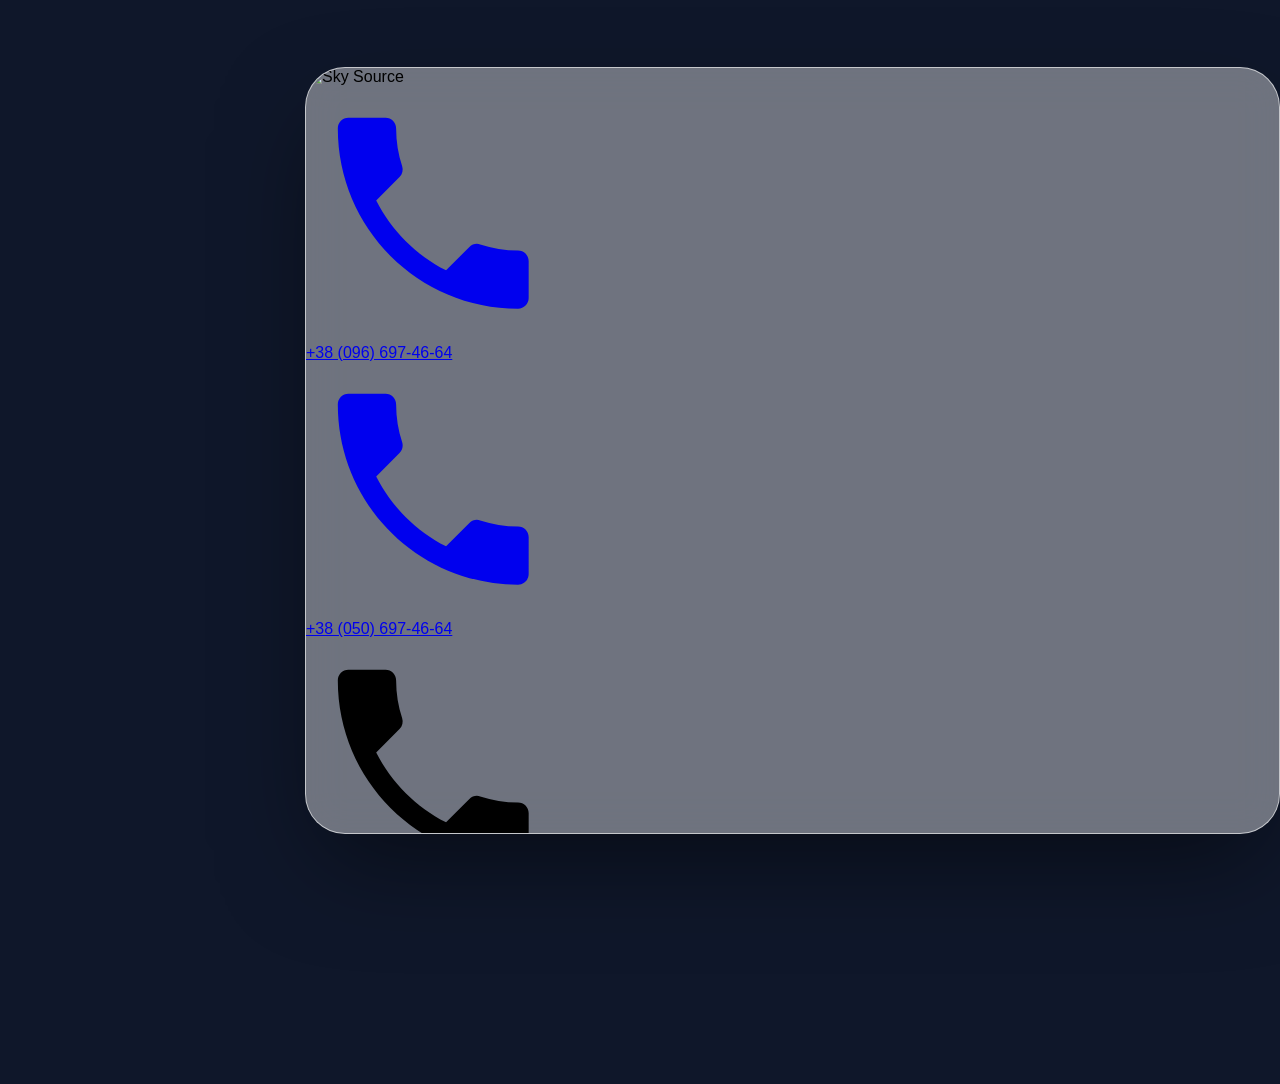
==== index.html @ 302db9f4 "Rename index2.html to index.html" ====
<!DOCTYPE html>
<html lang="uk">
<head>
    <meta charset="UTF-8">
    <meta name="viewport" content="width=device-width, initial-scale=1.0, maximum-scale=1.0, user-scalable=no">
    <meta name="apple-mobile-web-app-capable" content="yes">
    <meta name="apple-mobile-web-app-status-bar-style" content="black-translucent">
    <meta name="theme-color" content="#1e3a8a">
    <title>Sky Source App</title>
    <link rel="icon" type="image/svg+xml" href="data:image/svg+xml,<svg xmlns='http://www.w3.org/2000/svg' viewBox='0 0 24 24' fill='%230080FF'><path d='M12 2.69L5.64 9.76a8 8 0 1 0 12.72 0L12 2.69z'/></svg>">
    
    <!-- Підключення Tailwind та налаштування Dark Mode -->
    <script src="https://cdn.tailwindcss.com"></script>
    <script>
        tailwind.config = {
            darkMode: 'class',
            theme: { extend: {} }
        }
    </script>

    <style>
        :root { --app-height: 100vh; }
        @supports (height: 100dvh) { :root { --app-height: 100dvh; } }
        
        body {
            background-image: url('https://i.ibb.co/4gwFFH2Q/GOOD-BOOKS-gone-bad.png');
            background-size: cover; background-position: center; background-repeat: no-repeat;
            height: var(--app-height); margin: 0; overflow: hidden;
            font-family: -apple-system, BlinkMacSystemFont, 'Inter', sans-serif;
            -webkit-tap-highlight-color: transparent;
            transition: background-color 0.3s;
        }

        /* Затемнення фону в темній темі */
        html.dark body {
            background-color: #0f172a;
            background-blend-mode: multiply;
        }

        /* ОСНОВНИЙ КОНТЕЙНЕР-ОБОЛОНКА */
        .app-wrapper {
            width: 100%; height: 100%; display: flex; flex-direction: column; position: relative;
            /* Зменшуємо розмиття та прозорість для мобільної версії */
            background: rgba(255, 255, 255, 0.15); backdrop-filter: blur(0px); -webkit-backdrop-filter: blur(8px);
            transition: background 0.3s;
        }
        .dark .app-wrapper {
            background: rgba(15, 23, 42, 0.4);
        }

        @media (min-width: 768px) {
            body { display: flex; align-items: center; justify-content: center; background-color: #0f172a; }
            .app-wrapper {
                width: 1100px; max-width: 95vw; height: 85vh; max-height: 850px;
                border-radius: 40px; box-shadow: 0 40px 100px -20px rgba(0, 0, 0, 0.5);
                /* Повертаємо сильне розмиття та фон для ПК */
                background: rgba(255, 255, 255, 0.4); backdrop-filter: blur(20px); -webkit-backdrop-filter: blur(20px);
                border: 1px solid rgba(255, 255, 255, 0.6); overflow: hidden; flex-direction: row; 
            }
            .dark .app-wrapper { background: rgba(15, 23, 42, 0.7); border: 1px solid rgba(255, 255, 255, 0.1); }
        }

        /* ПОЛЯ ВВЕДЕННЯ */
        .app-input {
            width: 100%; padding: 14px 18px; border-radius: 16px; 
            background: #f8fafc; border: 2px solid transparent; 
            font-size: 15px; font-weight: 600; color: #1e293b; transition: all 0.3s ease;
        }
        .dark .app-input {
            background: #1e293b; color: #f8fafc; border-color: #334155;
        }
        .app-input:focus {
            background: #ffffff; border-color: #3b82f6; box-shadow: 0 10px 25px -5px rgba(59, 130, 246, 0.2); outline: none;
        }
        .dark .app-input:focus {
            background: #0f172a; border-color: #60a5fa; box-shadow: 0 10px 25px -5px rgba(96, 165, 250, 0.2);
        }
        .app-label {
            display: block; font-size: 10px; text-transform: uppercase; font-weight: 800; color: #94a3b8; margin-bottom: 4px; letter-spacing: 0.05em; padding-left: 4px;
        }

        /* БУТЕЛЬ */
        .bottle-wrapper { display: flex; flex-direction: column; align-items: center; transition: transform 0.2s; }
        .bottle-neck {
            width: 40px; height: 26px; background: rgba(255,255,255,0.9);
            border: 4px solid #2563eb; border-bottom: none; border-radius: 10px 10px 0 0; z-index: 10;
        }
        .bottle-body {
            width: 160px; height: 260px; border: 4px solid #2563eb; border-radius: 40px 40px 16px 16px;
            position: relative; overflow: hidden; background: rgba(255,255,255,0.3);
            box-shadow: inset -10px -10px 30px rgba(37,99,235,0.1), inset 10px 10px 30px rgba(255,255,255,0.8);
            display: flex; flex-direction: column; align-items: center; justify-content: center;
        }
        .dark .bottle-neck { background: rgba(30, 41, 59, 0.9); border-color: #60a5fa; }
        .dark .bottle-body { 
            background: rgba(30, 41, 59, 0.4); border-color: #60a5fa;
            box-shadow: inset -10px -10px 30px rgba(0,0,0,0.4), inset 10px 10px 30px rgba(255,255,255,0.05); 
        }

        .water {
            position: absolute; bottom: 0; left: 0; width: 100%; height: 5%;
            background: linear-gradient(180deg, #60a5fa 0%, #1e40af 100%); transition: height 0.6s cubic-bezier(0.4, 0, 0.2, 1); z-index: 5;
            border-radius: 0 0 12px 12px;
        }

        /* Утиліти */
        .no-scrollbar::-webkit-scrollbar { display: none; }
        .no-scrollbar { -ms-overflow-style: none; scrollbar-width: none; }
        
        .toast-active { transform: translateY(0) translateX(-50%); opacity: 1; pointer-events: auto; }
        .hidden-view { display: none !important; }
        .fade-in { animation: fadeIn 0.3s ease-out forwards; }
        @keyframes fadeIn { from { opacity: 0; transform: translateY(10px); } to { opacity: 1; transform: translateY(0); } }

        /* Модалка (загальна) */
        .modal-overlay { opacity: 0; pointer-events: none; transition: opacity 0.3s ease; }
        .modal-overlay.active { opacity: 1; pointer-events: auto; }
        .modal-content { transform: translateY(100%); transition: transform 0.4s cubic-bezier(0.34, 1.56, 0.64, 1); }
        .modal-content.active { transform: translateY(0); }
        @media (min-width: 768px) {
            .modal-history-content { transform: scale(0.95); opacity: 0; }
            .modal-history-content.active { transform: scale(1); opacity: 1; }
        }

        /* Анімація View Transitions для зміни теми */
        ::view-transition-old(root),
        ::view-transition-new(root) {
            animation: none;
            mix-blend-mode: normal;
        }
        ::view-transition-old(root) { z-index: 1; }
        ::view-transition-new(root) { z-index: 2; }
        .dark::view-transition-old(root) { z-index: 2; }
        .dark::view-transition-new(root) { z-index: 1; }

        /* =======================================
           НОВІ АНІМАЦІЇ: Хвилі для збереження
        ======================================== */
        @keyframes wave-pulse {
            0% { box-shadow: 0 0 0 0 rgba(37, 99, 235, 0.7); }
            70% { box-shadow: 0 0 0 15px rgba(37, 99, 235, 0); }
            100% { box-shadow: 0 0 0 0 rgba(37, 99, 235, 0); }
        }
        .animate-wave-pulse {
            animation: wave-pulse 1.5s infinite cubic-bezier(0.66, 0, 0, 1);
        }
        
        .arrow-warning {
            color: #ef4444 !important; /* Червоний колір Tailwind (red-500) */
            transform: scale(1.3) translateY(2px);
        }
    </style>
<!-- Meta Pixel Code -->
<script>
!function(f,b,e,v,n,t,s)
{if(f.fbq)return;n=f.fbq=function(){n.callMethod?
n.callMethod.apply(n,arguments):n.queue.push(arguments)};
if(!f._fbq)f._fbq=n;n.push=n;n.loaded=!0;n.version='2.0';
n.queue=[];t=b.createElement(e);t.async=!0;
t.src=v;s=b.getElementsByTagName(e)[0];
s.parentNode.insertBefore(t,s)}(window, document,'script',
'https://connect.facebook.net/en_US/fbevents.js');
fbq('init', '1579626687172302');
fbq('track', 'PageView');
</script>
<noscript><img height="1" width="1" style="display:none"
src="https://www.facebook.com/tr?id=1579626687172302&ev=PageView&noscript=1"
/></noscript>
<!-- End Meta Pixel Code -->
</head>
<body class="text-gray-900 dark:text-white transition-colors duration-300">

    <!-- СПОВІЩЕННЯ -->
    <div id="toast" class="fixed top-8 left-1/2 -translate-x-1/2 z-[100] px-6 py-4 rounded-full shadow-2xl transition-all duration-300 opacity-0 -translate-y-10 flex items-center gap-3 font-bold text-sm pointer-events-none">
        <span id="toast-icon"></span>
        <span id="toast-msg"></span>
    </div>

    <!-- МОДАЛЬНЕ ВІКНО: ІСТОРІЯ ЗАМОВЛЕНЬ -->
    <div id="modal-history" class="fixed inset-0 z-[70] flex flex-col justify-end md:justify-center md:items-center modal-overlay">
        <div class="absolute inset-0 bg-slate-900/40 dark:bg-black/60 backdrop-blur-sm" id="modal-history-bg"></div>
        <div id="modal-history-content" class="bg-gray-50 dark:bg-slate-900 w-full md:max-w-lg h-[80vh] md:h-[600px] rounded-t-[2rem] md:rounded-[2rem] relative z-10 flex flex-col shadow-2xl modal-content modal-history-content border border-white/50 dark:border-slate-700">
            <div class="flex justify-between items-center p-6 md:p-8 bg-white dark:bg-slate-800 rounded-t-[2rem] md:rounded-t-[2rem] border-b border-gray-100 dark:border-slate-700 shrink-0">
                <h3 class="text-2xl md:text-3xl font-black text-gray-900 dark:text-white">Історія замовлень</h3>
                <button id="btn-close-history" class="bg-gray-100 dark:bg-slate-700 hover:bg-gray-200 dark:hover:bg-slate-600 text-gray-500 dark:text-gray-300 p-2.5 rounded-full transition-colors active:scale-90">
                    <svg class="w-6 h-6" fill="none" stroke="currentColor" viewBox="0 0 24 24"><path stroke-linecap="round" stroke-linejoin="round" stroke-width="2" d="M6 18L18 6M6 6l12 12"></path></svg>
                </button>
            </div>
            <div id="history-list" class="flex-1 overflow-y-auto p-6 md:p-8 space-y-4 no-scrollbar"></div>
        </div>
    </div>

    <!-- МОДАЛЬНЕ ВІКНО: ВИБІР ТЕЛЕФОНУ (ТІЛЬКИ МОБІЛЬНІ) -->
    <div id="modal-call" class="fixed inset-0 z-[80] flex flex-col justify-end modal-overlay md:hidden">
        <div class="absolute inset-0 bg-slate-900/40 dark:bg-black/60 backdrop-blur-sm" id="modal-call-bg"></div>
        <div id="modal-call-content" class="bg-gray-50 dark:bg-slate-900 w-full rounded-t-[2rem] relative z-10 flex flex-col shadow-2xl modal-content border border-white/50 dark:border-slate-700 p-6 pb-10">
            <div class="flex justify-between items-center mb-6">
                <h3 class="text-2xl font-black text-gray-900 dark:text-white">Зателефонувати</h3>
                <button id="btn-close-call" class="bg-gray-100 dark:bg-slate-700 hover:bg-gray-200 dark:hover:bg-slate-600 text-gray-500 dark:text-gray-300 p-2.5 rounded-full transition-colors active:scale-90">
                    <svg class="w-6 h-6" fill="none" stroke="currentColor" viewBox="0 0 24 24"><path stroke-linecap="round" stroke-linejoin="round" stroke-width="2" d="M6 18L18 6M6 6l12 12"></path></svg>
                </button>
            </div>
            <div class="flex flex-col gap-3">
                <a href="tel:+380966974664" class="bg-white dark:bg-slate-800 p-4 rounded-2xl shadow-sm border border-gray-100 dark:border-slate-700 w-full flex items-center justify-start gap-4 active:scale-95 transition-transform">
                    <div class="w-12 h-12 bg-green-100 dark:bg-green-900/30 rounded-full flex items-center justify-center shrink-0">
                        <svg class="w-6 h-6 text-green-500" fill="currentColor" viewBox="0 0 24 24"><path d="M6.62 10.79c1.44 2.83 3.76 5.14 6.59 6.59l2.2-2.2c.27-.27.67-.36 1.02-.24 1.12.37 2.33.57 3.57.57.55 0 1 .45 1 1V20c0 .55-.45 1-1 1-9.39 0-17-7.61-17-17 0-.55.45-1 1-1h3.5c.55 0 1 .45 1 1 0 1.25.2 2.45.57 3.57.11.35.03.74-.25 1.02l-2.2 2.2z"/></svg>
                    </div>
                    <span class="text-xl font-black text-gray-900 dark:text-white tracking-tight">+38 (096) 697-46-64</span>
                </a>
                <a href="tel:+380506974664" class="bg-white dark:bg-slate-800 p-4 rounded-2xl shadow-sm border border-gray-100 dark:border-slate-700 w-full flex items-center justify-start gap-4 active:scale-95 transition-transform">
                    <div class="w-12 h-12 bg-green-100 dark:bg-green-900/30 rounded-full flex items-center justify-center shrink-0">
                        <svg class="w-6 h-6 text-green-500" fill="currentColor" viewBox="0 0 24 24"><path d="M6.62 10.79c1.44 2.83 3.76 5.14 6.59 6.59l2.2-2.2c.27-.27.67-.36 1.02-.24 1.12.37 2.33.57 3.57.57.55 0 1 .45 1 1V20c0 .55-.45 1-1 1-9.39 0-17-7.61-17-17 0-.55.45-1 1-1h3.5c.55 0 1 .45 1 1 0 1.25.2 2.45.57 3.57.11.35.03.74-.25 1.02l-2.2 2.2z"/></svg>
                    </div>
                    <span class="text-xl font-black text-gray-900 dark:text-white tracking-tight">+38 (050) 697-46-64</span>
                </a>
            </div>
        </div>
    </div>

    <div class="app-wrapper">

        <!-- ==========================================
             ФЛОУ АВТОРИЗАЦІЇ (ONBOARDING)
        =========================================== -->
        <div id="auth-flow" class="w-full h-full flex flex-col md:flex-row bg-transparent z-50">
            
            <!-- Ліва колонка (Форми) -->
            <div class="w-full md:w-1/2 h-full flex flex-col items-center justify-center p-6 md:p-12 z-10 md:bg-white md:dark:bg-slate-900 md:rounded-l-[40px] relative">
                
                <!-- Екран 1: Вхід -->
                <div id="screen-login" class="w-full max-w-sm flex flex-col items-center fade-in">
                    <div class="text-center mb-10 flex justify-center w-full">
                        <img src="https://i.ibb.co/Y7jCqPDF/c660937a-9272-4146-82e4-074b94f35d73.png" alt="Sky Source" class="h-24 md:h-28 object-contain drop-shadow-md rounded-xl">
                    </div>

                    <!-- ТЕЛЕФОНИ (МОБІЛЬНІ) -->
                    <div class="md:hidden w-full flex flex-col gap-2.5 mb-6">
                        <a href="tel:+380966974664" class="bg-white dark:bg-slate-800 p-3.5 rounded-2xl shadow-md border border-gray-100 dark:border-slate-700 w-full flex items-center justify-center gap-3 active:scale-95 transition-transform">
                            <div class="w-10 h-10 bg-green-100 dark:bg-green-900/30 rounded-full flex items-center justify-center shrink-0">
                                <svg class="w-5 h-5 text-green-500" fill="currentColor" viewBox="0 0 24 24"><path d="M6.62 10.79c1.44 2.83 3.76 5.14 6.59 6.59l2.2-2.2c.27-.27.67-.36 1.02-.24 1.12.37 2.33.57 3.57.57.55 0 1 .45 1 1V20c0 .55-.45 1-1 1-9.39 0-17-7.61-17-17 0-.55.45-1 1-1h3.5c.55 0 1 .45 1 1 0 1.25.2 2.45.57 3.57.11.35.03.74-.25 1.02l-2.2 2.2z"/></svg>
                            </div>
                            <span class="text-lg font-black text-gray-900 dark:text-white tracking-tight">+38 (096) 697-46-64</span>
                        </a>
                        <a href="tel:+380506974664" class="bg-white dark:bg-slate-800 p-3.5 rounded-2xl shadow-md border border-gray-100 dark:border-slate-700 w-full flex items-center justify-center gap-3 active:scale-95 transition-transform">
                            <div class="w-10 h-10 bg-green-100 dark:bg-green-900/30 rounded-full flex items-center justify-center shrink-0">
                                <svg class="w-5 h-5 text-green-500" fill="currentColor" viewBox="0 0 24 24"><path d="M6.62 10.79c1.44 2.83 3.76 5.14 6.59 6.59l2.2-2.2c.27-.27.67-.36 1.02-.24 1.12.37 2.33.57 3.57.57.55 0 1 .45 1 1V20c0 .55-.45 1-1 1-9.39 0-17-7.61-17-17 0-.55.45-1 1-1h3.5c.55 0 1 .45 1 1 0 1.25.2 2.45.57 3.57.11.35.03.74-.25 1.02l-2.2 2.2z"/></svg>
                            </div>
                            <span class="text-lg font-black text-gray-900 dark:text-white tracking-tight">+38 (050) 697-46-64</span>
                        </a>
                    </div>

                    <!-- ТЕЛЕФОНИ (ПК) -->
                    <div class="hidden md:flex w-full flex-col gap-2.5 mb-8 pointer-events-none">
                        <div class="bg-white dark:bg-slate-800 p-3.5 rounded-2xl shadow-sm border border-gray-100 dark:border-slate-700 w-full flex items-center justify-center gap-3">
                            <div class="w-10 h-10 bg-green-50 dark:bg-green-900/30 rounded-full flex items-center justify-center shrink-0">
                                <svg class="w-5 h-5 text-green-500" fill="currentColor" viewBox="0 0 24 24"><path d="M6.62 10.79c1.44 2.83 3.76 5.14 6.59 6.59l2.2-2.2c.27-.27.67-.36 1.02-.24 1.12.37 2.33.57 3.57.57.55 0 1 .45 1 1V20c0 .55-.45 1-1 1-9.39 0-17-7.61-17-17 0-.55.45-1 1-1h3.5c.55 0 1 .45 1 1 0 1.25.2 2.45.57 3.57.11.35.03.74-.25 1.02l-2.2 2.2z"/></svg>
                            </div>
                            <span class="text-xl font-black text-gray-900 dark:text-white tracking-tight">+38 (096) 697-46-64</span>
                        </div>
                        <div class="bg-white dark:bg-slate-800 p-3.5 rounded-2xl shadow-sm border border-gray-100 dark:border-slate-700 w-full flex items-center justify-center gap-3">
                            <div class="w-10 h-10 bg-green-50 dark:bg-green-900/30 rounded-full flex items-center justify-center shrink-0">
                                <svg class="w-5 h-5 text-green-500" fill="currentColor" viewBox="0 0 24 24"><path d="M6.62 10.79c1.44 2.83 3.76 5.14 6.59 6.59l2.2-2.2c.27-.27.67-.36 1.02-.24 1.12.37 2.33.57 3.57.57.55 0 1 .45 1 1V20c0 .55-.45 1-1 1-9.39 0-17-7.61-17-17 0-.55.45-1 1-1h3.5c.55 0 1 .45 1 1 0 1.25.2 2.45.57 3.57.11.35.03.74-.25 1.02l-2.2 2.2z"/></svg>
                            </div>
                            <span class="text-xl font-black text-gray-900 dark:text-white tracking-tight">+38 (050) 697-46-64</span>
                        </div>
                    </div>

                    <button id="btn-google-login" class="w-full py-4 rounded-2xl bg-white dark:bg-slate-800 border border-gray-200 dark:border-slate-700 text-gray-800 dark:text-gray-100 font-bold flex justify-center items-center gap-3 shadow-sm hover:bg-gray-50 dark:hover:bg-slate-700 transition-colors active:scale-95 text-base">
                        <svg class="w-6 h-6" viewBox="0 0 48 48"><path fill="#EA4335" d="M24 9.5c3.54 0 6.71 1.22 9.21 3.6l6.85-6.85C35.9 2.38 30.47 0 24 0 14.62 0 6.51 5.38 2.56 13.22l7.98 6.19C12.43 13.72 17.74 9.5 24 9.5z"/><path fill="#4285F4" d="M46.98 24.55c0-1.57-.15-3.09-.38-4.55H24v9.02h12.94c-.58 2.96-2.26 5.48-4.78 7.18l7.73 6c4.51-4.18 7.09-10.36 7.09-17.65z"/><path fill="#FBBC05" d="M10.53 28.59c-.48-1.45-.76-2.99-.76-4.59s.27-3.14.76-4.59l-7.98-6.19C.92 16.46 0 20.12 0 24c0 3.88.92 7.54 2.56 10.78l7.97-6.19z"/><path fill="#34A853" d="M24 48c6.48 0 11.93-2.13 15.89-5.81l-7.73-6c-2.15 1.45-4.92 2.3-8.16 2.3-6.26 0-11.57-4.22-13.47-9.91l-7.98 6.19C6.51 42.62 14.62 48 24 48z"/></svg>
                        Увійти через Google
                    </button>
                </div>

                <!-- Екран 2: Адреса -->
                <div id="screen-address" class="w-full max-w-sm flex-col hidden-view fade-in">
                    <h2 class="text-3xl font-black text-blue-950 dark:text-white mb-2">Куди доставити?</h2>
                    <p class="text-gray-500 dark:text-gray-400 text-sm mb-8 font-medium">Для автоматичного оформлення замовлень.</p>
                    <input type="text" id="input-address" placeholder="Місто, Вулиця, Будинок, Під'їзд..." class="app-input mb-8">
                    <button id="btn-next-profile" class="w-full py-4 bg-blue-600 hover:bg-blue-700 text-white rounded-2xl font-bold shadow-lg shadow-blue-600/30 transition-colors active:scale-95 text-lg">Продовжити</button>
                </div>

                <!-- Екран 3: Контакти -->
                <div id="screen-profile" class="w-full max-w-sm flex-col hidden-view fade-in">
                    <h2 class="text-3xl font-black text-blue-950 dark:text-white mb-2">Ваші контакти</h2>
                    <p class="text-gray-500 dark:text-gray-400 text-sm mb-8 font-medium">Для зв'язку з кур'єром.</p>
                    <div class="space-y-4 mb-8">
                        <input type="text" id="input-name" placeholder="Ваше ім'я" class="app-input">
                        <input type="tel" id="input-phone" placeholder="+38 (0__) ___-__-__" class="app-input font-mono tracking-wide">
                    </div>
                    <div class="flex gap-4">
                        <button id="btn-back-address" class="w-1/3 py-4 bg-gray-100 dark:bg-slate-800 hover:bg-gray-200 dark:hover:bg-slate-700 text-gray-700 dark:text-gray-300 rounded-2xl font-bold transition-colors active:scale-95 text-lg">Назад</button>
                        <button id="btn-finish-auth" class="w-2/3 py-4 bg-blue-600 hover:bg-blue-700 text-white rounded-2xl font-bold shadow-lg shadow-blue-600/30 transition-colors active:scale-95 text-lg">Готово</button>
                    </div>
                </div>

            </div>

            <!-- Права колонка із зображенням (Тільки ПК) -->
            <div class="hidden md:flex w-1/2 h-full bg-cover bg-center bg-no-repeat flex-col items-center justify-center relative overflow-hidden border-l border-white/40 dark:border-slate-700/50" style="background-image: url('https://i.ibb.co/tp9nfZdM/9efb902b-ea5f-4d4e-8658-a8421c9d0b9c.png');">
                <div class="absolute inset-0 bg-blue-950/30 dark:bg-black/50 backdrop-blur-[4px] z-10"></div>
                <div class="relative z-20 text-center flex flex-col items-center">
                    <h2 class="text-5xl font-black text-white leading-tight mb-6 drop-shadow-2xl">Питна вода<br>в один клік</h2>
                    <span class="text-blue-900 font-black bg-white/90 backdrop-blur-sm px-6 py-3 rounded-full shadow-2xl border border-white">Безкоштовна доставка від 1 бутля</span>
                </div>
            </div>
        </div>

        <!-- ==========================================
             ОСНОВНИЙ ДОДАТОК (КАБІНЕТ)
        =========================================== -->
        <div id="main-app" class="w-full h-full flex flex-col md:flex-row bg-white/60 dark:bg-slate-900/60 md:bg-white/40 md:dark:bg-slate-900/40 hidden-view fade-in">
            
            <!-- САЙДБАР (Тільки ПК) -->
            <nav class="hidden md:flex flex-col w-[320px] shrink-0 bg-white/90 dark:bg-slate-900/90 border-r border-gray-200 dark:border-slate-800 p-8 z-20">
                <div class="mb-8 text-left flex justify-start">
                    <img src="https://i.ibb.co/Y7jCqPDF/c660937a-9272-4146-82e4-074b94f35d73.png" alt="Sky Source" class="h-9 object-contain mb-2 rounded-lg">
                </div>

                <div class="space-y-2 flex-1">
                    <button class="nav-item flex items-center gap-4 w-full p-4 rounded-2xl text-blue-700 dark:text-blue-400 bg-blue-50 dark:bg-blue-900/30 font-bold transition-colors scale-105" data-target="tab-home">
                        <svg class="w-6 h-6" fill="none" stroke="currentColor" viewBox="0 0 24 24"><path stroke-linecap="round" stroke-linejoin="round" stroke-width="2" d="M3 12l2-2m0 0l7-7 7 7M5 10v10a1 1 0 001 1h3m10-11l2 2m-2-2v10a1 1 0 01-1 1h-3m-6 0a1 1 0 001-1v-4a1 1 0 011-1h2a1 1 0 011 1v4a1 1 0 001 1m-6 0h6"></path></svg>
                        Замовлення води
                    </button>
                    <button class="nav-item flex items-center gap-4 w-full p-4 rounded-2xl text-gray-500 dark:text-gray-400 hover:text-blue-700 dark:hover:text-blue-400 hover:bg-blue-50 dark:hover:bg-blue-900/30 font-bold transition-colors" data-target="tab-reviews">
                        <svg class="w-6 h-6" fill="none" stroke="currentColor" viewBox="0 0 24 24"><path stroke-linecap="round" stroke-linejoin="round" stroke-width="2" d="M8 12h.01M12 12h.01M16 12h.01M21 12c0 4.418-4.03 8-9 8a9.863 9.863 0 01-4.255-.949L3 20l1.395-3.72C3.512 15.042 3 13.574 3 12c0-4.418 4.03-8 9-8s9 3.582 9 8z"></path></svg>
                        Відгуки
                    </button>
                    <button class="nav-item flex items-center gap-4 w-full p-4 rounded-2xl text-gray-500 dark:text-gray-400 hover:text-blue-700 dark:hover:text-blue-400 hover:bg-blue-50 dark:hover:bg-blue-900/30 font-bold transition-colors" data-target="tab-settings">
                        <svg class="w-6 h-6" fill="none" stroke="currentColor" viewBox="0 0 24 24"><path stroke-linecap="round" stroke-linejoin="round" stroke-width="2" d="M10.325 4.317c.426-1.756 2.924-1.756 3.35 0a1.724 1.724 0 002.573 1.066c1.543-.94 3.31.826 2.37 2.37a1.724 1.724 0 001.065 2.572c1.756.426 1.756 2.924 0 3.35a1.724 1.724 0 00-1.066 2.573c.94 1.543-.826 3.31-2.37 2.37a1.724 1.724 0 00-2.572 1.065c-.426 1.756-2.924 1.756-3.35 0a1.724 1.724 0 00-2.573-1.066c-1.543.94-3.31-.826-2.37-2.37a1.724 1.724 0 00-1.065-2.572c-1.756-.426-1.756-2.924 0-3.35a1.724 1.724 0 001.066-2.573c-.94-1.543.826-3.31 2.37-2.37.996.608 2.296.07 2.572-1.065z"></path><path stroke-linecap="round" stroke-linejoin="round" stroke-width="2" d="M15 12a3 3 0 11-6 0 3 3 0 016 0z"></path></svg>
                        Налаштування
                    </button>
                </div>
                
                <div class="mt-auto bg-white dark:bg-slate-800 p-4 rounded-3xl border border-gray-100 dark:border-slate-700 flex flex-col items-center gap-2.5 shadow-sm pointer-events-none">
                    <span class="text-[9px] uppercase font-black text-gray-400 tracking-wider w-full text-left pl-1">Служба турботи</span>
                    <div class="flex items-center gap-3 w-full">
                        <div class="w-8 h-8 bg-green-50 dark:bg-green-900/30 rounded-full flex items-center justify-center shrink-0">
                            <svg class="w-4 h-4 text-green-600" fill="currentColor" viewBox="0 0 24 24"><path d="M6.62 10.79c1.44 2.83 3.76 5.14 6.59 6.59l2.2-2.2c.27-.27.67-.36 1.02-.24 1.12.37 2.33.57 3.57.57.55 0 1 .45 1 1V20c0 .55-.45 1-1 1-9.39 0-17-7.61-17-17 0-.55.45-1 1-1h3.5c.55 0 1 .45 1 1 0 1.25.2 2.45.57 3.57.11.35.03.74-.25 1.02l-2.2 2.2z"/></svg>
                        </div>
                        <span class="text-xs font-black text-gray-900 dark:text-white tracking-tight">+38 (096) 697-46-64</span>
                    </div>
                    <div class="flex items-center gap-3 w-full">
                        <div class="w-8 h-8 bg-green-50 dark:bg-green-900/30 rounded-full flex items-center justify-center shrink-0">
                            <svg class="w-4 h-4 text-green-600" fill="currentColor" viewBox="0 0 24 24"><path d="M6.62 10.79c1.44 2.83 3.76 5.14 6.59 6.59l2.2-2.2c.27-.27.67-.36 1.02-.24 1.12.37 2.33.57 3.57.57.55 0 1 .45 1 1V20c0 .55-.45 1-1 1-9.39 0-17-7.61-17-17 0-.55.45-1 1-1h3.5c.55 0 1 .45 1 1 0 1.25.2 2.45.57 3.57.11.35.03.74-.25 1.02l-2.2 2.2z"/></svg>
                        </div>
                        <span class="text-xs font-black text-gray-900 dark:text-white tracking-tight">+38 (050) 697-46-64</span>
                    </div>
                </div>
            </nav>

            <!-- КОНТЕНТНА ЧАСТИНА -->
            <div class="flex-1 h-full relative overflow-hidden flex flex-col z-10 bg-white/40 dark:bg-slate-900/40 md:bg-transparent md:dark:bg-transparent">
                
                <!-- АБСОЛЮТНА ШАПКА -->
                <div class="absolute top-6 left-5 right-5 md:left-10 md:right-10 flex justify-between items-center z-30 pointer-events-none">
                    
                    <div class="pointer-events-auto flex items-center gap-2 md:gap-4">
                        <img src="https://i.ibb.co/Y7jCqPDF/c660937a-9272-4146-82e4-074b94f35d73.png" alt="Sky Source" class="md:hidden h-9 object-contain rounded-md">
                        
                        <button id="theme-toggle" class="w-10 h-10 flex items-center justify-center bg-white/90 dark:bg-slate-800/90 backdrop-blur-md rounded-full shadow-sm border border-gray-100 dark:border-slate-700 transition-all hover:shadow-md active:scale-95 text-gray-600 dark:text-gray-300">
                            <svg id="icon-sun" class="w-5 h-5 block dark:hidden" fill="none" stroke="currentColor" stroke-width="2" viewBox="0 0 24 24">
                                <path stroke-linecap="round" stroke-linejoin="round" d="M12 3v2.25m6.364.386l-1.591 1.591M21 12h-2.25m-.386 6.364l-1.591-1.591M12 18.75V21m-4.773-2.773l-1.591 1.591M5.25 12H3m4.227-4.773L5.636 5.636M15.75 12a3.75 3.75 0 11-7.5 0 3.75 3.75 0 017.5 0z" />
                            </svg>
                            <svg id="icon-moon" class="w-5 h-5 hidden dark:block" fill="none" stroke="currentColor" stroke-width="2" viewBox="0 0 24 24">
                                <path stroke-linecap="round" stroke-linejoin="round" d="M21.752 15.002A9.718 9.718 0 0118 15.75c-5.385 0-9.75-4.365-9.75-9.75 0-1.33.266-2.597.748-3.752A9.753 9.753 0 003 11.25C3 16.635 7.365 21 12.75 21a9.753 9.753 0 009.002-5.998z" />
                            </svg>
                        </button>

                        <div id="pc-header-title-container" class="hidden md:flex items-center gap-4 transition-opacity duration-300 opacity-0">
                            <h2 id="pc-header-title" class="text-4xl font-black text-gray-900 dark:text-white tracking-tight"></h2>
                            <div id="pc-avg-rating" class="hidden items-center bg-white/80 dark:bg-slate-800/80 backdrop-blur-md px-3 py-1.5 rounded-xl shadow-sm border border-gray-100 dark:border-slate-700"></div>
                        </div>
                    </div>
                    
                    <button id="btn-open-history" class="pointer-events-auto flex items-center gap-3 bg-white/90 dark:bg-slate-800/90 backdrop-blur-md px-4 py-2 rounded-full shadow-sm border border-gray-100 dark:border-slate-700 hover:shadow-md transition-all active:scale-95 ml-auto">
                        <div id="header-avatar-container" class="w-6 h-6 bg-blue-100 dark:bg-slate-700 rounded-full flex items-center justify-center text-xs overflow-hidden shrink-0">
                            <span id="header-avatar-icon">👤</span>
                            <img id="header-avatar-img" class="w-full h-full object-cover hidden">
                        </div>
                        <div class="flex flex-col items-start">
                            <span id="display-user-name" class="text-xs font-black text-gray-900 dark:text-white leading-none mb-0.5"></span>
                            <span class="text-[8px] font-bold uppercase text-blue-600 dark:text-blue-400 tracking-wider leading-none">Історія замовлень</span>
                        </div>
                    </button>
                </div>

                <!-- ВКЛАДКА: ГОЛОВНА (БУТЕЛЬ) -->
                <div id="tab-home" class="w-full h-full flex flex-col items-center justify-center px-4 pb-28 md:pb-0 fade-in">
                    <div id="bottle" class="bottle-wrapper cursor-pointer hover:scale-105 active:scale-95 z-10 mt-6 md:mt-0">
                        <div class="bottle-neck"></div>
                        <div class="bottle-body relative">
                            <div id="bottle-hint" class="absolute inset-0 flex items-center justify-center md:items-start md:pt-6 text-center text-gray-400 font-bold uppercase tracking-widest text-[10px] w-full z-20 transition-opacity pointer-events-none">Торкніться бутля</div>
                            <div id="water" class="water"></div>
                            <div id="bottle-select-ui" class="hidden relative z-20 flex-col items-center w-full mt-6">
                                <div class="flex items-center justify-center gap-4 text-3xl font-black text-gray-900 dark:text-white mb-3 w-full">
                                    <button id="btn-qty-minus" class="w-9 h-9 flex items-center justify-center bg-white dark:bg-slate-800 rounded-full shadow-sm active:scale-90 select-none">-</button>
                                    <span id="display-qty" class="w-6 text-center select-none font-mono">1</span>
                                    <button id="btn-qty-plus" class="w-9 h-9 flex items-center justify-center bg-blue-600 text-white rounded-full shadow-md active:scale-90 select-none">+</button>
                                </div>
                                <div class="bg-white/95 dark:bg-slate-800/95 px-5 py-1.5 rounded-xl shadow-sm mb-1">
                                    <span id="display-price" class="text-xl font-black text-blue-700 dark:text-blue-400">100 ₴</span>
                                </div>
                                <p class="text-[8px] text-blue-900 dark:text-blue-200 font-bold uppercase tracking-widest bg-white/50 dark:bg-slate-800/50 px-2 py-0.5 rounded-md">Доставка Безкоштовно</p>
                            </div>
                        </div>
                    </div>

                    <div id="action-container" class="h-0 mt-0 md:h-[56px] md:mt-6 w-full max-w-[300px] relative z-20 transition-all duration-300">
                        <button id="order-status" class="absolute inset-0 w-full bg-white dark:bg-slate-800 text-gray-900 dark:text-white font-black text-base rounded-2xl shadow-lg border border-gray-100 dark:border-slate-700 transition-all hover:scale-105 active:scale-95 hidden md:block">Замовити воду</button>
                        <div id="action-panel" class="absolute inset-0 flex items-center justify-center gap-3 transition-all duration-300 opacity-0 pointer-events-none scale-95">
                            <button id="btn-cancel-order" class="px-5 h-full bg-white dark:bg-slate-800 hover:bg-red-50 dark:hover:bg-slate-700 text-red-500 font-bold rounded-2xl shadow-md border border-gray-100 dark:border-slate-700 transition-colors">Скасування</button>
                            <button id="btn-confirm-order" class="flex-1 h-full bg-blue-600 hover:bg-blue-700 text-white font-black rounded-2xl shadow-lg shadow-blue-600/30 transition-colors flex items-center justify-center gap-2 text-base">
                                <svg class="w-4 h-4" fill="none" stroke="currentColor" viewBox="0 0 24 24"><path stroke-linecap="round" stroke-linejoin="round" stroke-width="3" d="M5 13l4 4L19 7"></path></svg> Підтвердити
                            </button>
                        </div>
                    </div>

                    <!-- Куди і за скільки (видно під час вибору кількості) -->
                    <div id="order-summary" class="hidden w-full max-w-[300px] mt-3 bg-white/90 dark:bg-slate-800/90 backdrop-blur-md rounded-2xl px-4 py-3 shadow-sm border border-gray-100 dark:border-slate-700 text-left relative z-20">
                        <p class="text-[10px] font-black uppercase tracking-wider text-gray-400">Доставимо за адресою</p>
                        <p class="text-sm font-bold text-gray-900 dark:text-white leading-snug"><span id="order-summary-address"></span> <button type="button" id="btn-change-address" class="text-blue-600 dark:text-blue-400 text-xs font-bold underline underline-offset-2 ml-1">змінити</button></p>
                        <p id="order-summary-rate" class="text-[11px] text-gray-500 dark:text-gray-400 mt-1"></p>
                    </div>

                    <!-- Ціна одразу на видноті (мобільні) -->
                    <p id="mobile-order-hint" class="md:hidden mt-5 text-xs font-bold text-gray-500 dark:text-gray-300 bg-white/80 dark:bg-slate-800/80 px-4 py-2 rounded-full shadow-sm">1 бутель — 100 ₴ · від 2 — по 90 ₴ · доставка безкоштовно</p>
                </div>

                <!-- ВКЛАДКА: ВІДГУКИ -->
                <div id="tab-reviews" class="w-full h-full flex flex-col p-6 md:p-10 pt-24 md:pt-24 pb-32 md:pb-10 hidden-view fade-in">
                    <div class="flex items-center gap-4 mb-8 shrink-0 md:hidden">
                        <h3 class="text-3xl font-black text-gray-900 dark:text-white">Відгуки</h3>
                        <div id="mobile-avg-rating" class="hidden items-center bg-white dark:bg-slate-800 px-3 py-1.5 rounded-xl shadow-sm border border-gray-100 dark:border-slate-700"></div>
                    </div>

                    <div id="reviews-list" class="flex-1 overflow-y-auto no-scrollbar grid grid-cols-1 md:grid-cols-2 gap-5 content-start pr-1">
                        <div class="text-center mt-12 text-gray-500 w-full col-span-full">Завантаження відгуків...</div>
                    </div>
                    
                    <button id="btn-show-add-review" class="absolute bottom-28 md:bottom-10 right-6 md:right-10 w-[60px] h-[60px] bg-blue-600 hover:bg-blue-700 rounded-full shadow-lg shadow-blue-600/40 flex items-center justify-center text-white active:scale-90 transition-transform z-30">
                        <svg class="w-6 h-6" fill="none" stroke="currentColor" viewBox="0 0 24 24"><path stroke-linecap="round" stroke-linejoin="round" stroke-width="2.5" d="M12 4v16m8-8H4"></path></svg>
                    </button>
                </div>

                <!-- ВКЛАДКА: НАЛАШТУВАННЯ ПРОФІЛЮ -->
                <div id="tab-settings" class="w-full h-full flex flex-col p-6 md:p-10 pt-24 md:pt-24 pb-32 md:pb-10 hidden-view fade-in">
                    <h3 class="text-3xl font-black text-gray-900 dark:text-white mb-8 shrink-0 md:hidden">Профіль</h3>
                    <div class="flex-1 overflow-y-auto no-scrollbar space-y-4 max-w-2xl w-full pr-1 pb-4">
                        <div class="flex items-center gap-5 w-full mb-6">
                            <div id="settings-avatar-wrapper" class="w-20 h-20 rounded-full bg-blue-100 dark:bg-slate-800 border-2 border-blue-500 overflow-hidden flex items-center justify-center cursor-pointer relative group shrink-0">
                                <span id="settings-avatar-icon" class="text-3xl">👤</span>
                                <img id="settings-avatar-img" class="w-full h-full object-cover hidden">
                                <div class="absolute inset-0 bg-black/50 hidden group-hover:flex items-center justify-center text-white text-[10px] font-bold transition-all uppercase tracking-wider">Змінити</div>
                            </div>
                            <div>
                                <h4 class="text-xl font-black text-gray-900 dark:text-white" id="settings-display-name">Користувач</h4>
                                <p class="text-sm text-gray-500 dark:text-gray-400">Натисніть на фото, щоб оновити</p>
                            </div>
                            <input type="file" id="avatar-upload-input" accept="image/*" class="hidden">
                        </div>

                        <div class="flex flex-col md:flex-row gap-4 w-full">
                            <div class="bg-white/80 dark:bg-slate-800/80 backdrop-blur-sm p-4 rounded-2xl border border-gray-100 dark:border-slate-700 shadow-sm w-full md:w-1/2">
                                <label class="app-label">Ім'я</label>
                                <input type="text" id="edit-name" class="w-full font-black text-gray-900 dark:text-white text-base border-none outline-none bg-transparent">
                            </div>
                            <div class="bg-white/80 dark:bg-slate-800/80 backdrop-blur-sm p-4 rounded-2xl border border-gray-100 dark:border-slate-700 shadow-sm w-full md:w-1/2">
                                <label class="app-label">Телефон</label>
                                <input type="tel" id="edit-phone" class="w-full font-black text-gray-900 dark:text-white text-base border-none outline-none bg-transparent font-mono tracking-tight">
                            </div>
                        </div>

                        <div class="bg-white/80 dark:bg-slate-800/80 backdrop-blur-sm p-4 rounded-2xl border border-gray-100 dark:border-slate-700 shadow-sm w-full">
                            <label class="app-label">Адреса доставки</label>
                            <input type="text" id="edit-address" class="w-full font-black text-gray-900 dark:text-white text-base border-none outline-none bg-transparent">
                        </div>
                        
                        <div class="flex gap-3 w-full mt-2 pt-2">
                            <div class="flex-[2] relative">
                                <div id="unsaved-arrow" class="absolute bottom-full mb-2 left-1/2 -translate-x-1/2 flex-col items-center transition-all duration-300 opacity-0 pointer-events-none text-blue-500">
                                    <svg class="w-8 h-8 animate-bounce transition-transform duration-300" fill="none" stroke="currentColor" stroke-width="2.5" viewBox="0 0 24 24"><path stroke-linecap="round" stroke-linejoin="round" d="M19 14l-7 7m0 0l-7-7m7 7V3"></path></svg>
                                </div>
                                <button id="btn-save-settings" class="w-full py-4 bg-blue-600 hover:bg-blue-700 text-white font-bold rounded-2xl shadow-lg shadow-blue-600/30 active:scale-95 transition-all">Зберегти</button>
                            </div>
                            <button id="btn-logout" class="flex-1 py-4 bg-white dark:bg-slate-800 hover:bg-red-50 dark:hover:bg-slate-700 text-red-500 font-bold rounded-2xl border border-gray-200 dark:border-slate-700 shadow-sm active:scale-95 transition-colors">Вийти</button>
                        </div>
                    </div>
                </div>

                <!-- МОДАЛКА: ДОДАТИ ВІДГУК -->
                <div id="modal-add-review" class="absolute inset-0 bg-white/95 dark:bg-slate-900/95 backdrop-blur-xl z-50 p-6 pb-32 md:p-12 md:pb-12 flex flex-col transition-transform duration-300 translate-y-full">
                    <div class="flex justify-between items-center mb-6 pt-4 md:pt-0 shrink-0">
                        <h3 class="text-3xl font-black text-gray-900 dark:text-white">Новий відгук</h3>
                        <button id="btn-close-review" class="bg-gray-100 dark:bg-slate-800 p-3 rounded-full text-gray-500 dark:text-gray-400 active:scale-90 transition-transform"><svg class="w-6 h-6" fill="none" stroke="currentColor" viewBox="0 0 24 24"><path stroke-linecap="round" stroke-linejoin="round" stroke-width="2" d="M6 18L18 6M6 6l12 12"></path></svg></button>
                    </div>

                    <div class="flex items-center gap-3 mb-6 shrink-0">
                        <span class="text-sm font-bold text-gray-500 dark:text-gray-400 uppercase tracking-wider">Оцінка:</span>
                        <div class="flex gap-1" id="review-stars-input">
                            <svg data-value="1" class="w-8 h-8 text-yellow-400 fill-current cursor-pointer active:scale-90 transition-transform" viewBox="0 0 20 20"><path d="M9.049 2.927c.3-.921 1.603-.921 1.902 0l1.07 3.292a1 1 0 00.95.69h3.462c.969 0 1.371 1.24.588 1.81l-2.8 2.034a1 1 0 00-.364 1.118l1.07 3.292c.3.921-.755 1.688-1.54 1.118l-2.8-2.034a1 1 0 00-1.175 0l-2.8 2.034c-.784.57-1.838-.197-1.539-1.118l1.07-3.292a1 1 0 00-.364-1.118L2.98 8.72c-.783-.57-.38-1.81.588-1.81h3.461a1 1 0 00.951-.69l1.07-3.292z"/></svg>
                            <svg data-value="2" class="w-8 h-8 text-yellow-400 fill-current cursor-pointer active:scale-90 transition-transform" viewBox="0 0 20 20"><path d="M9.049 2.927c.3-.921 1.603-.921 1.902 0l1.07 3.292a1 1 0 00.95.69h3.462c.969 0 1.371 1.24.588 1.81l-2.8 2.034a1 1 0 00-.364 1.118l1.07 3.292c.3.921-.755 1.688-1.54 1.118l-2.8-2.034a1 1 0 00-1.175 0l-2.8 2.034c-.784.57-1.838-.197-1.539-1.118l1.07-3.292a1 1 0 00-.364-1.118L2.98 8.72c-.783-.57-.38-1.81.588-1.81h3.461a1 1 0 00.951-.69l1.07-3.292z"/></svg>
                            <svg data-value="3" class="w-8 h-8 text-yellow-400 fill-current cursor-pointer active:scale-90 transition-transform" viewBox="0 0 20 20"><path d="M9.049 2.927c.3-.921 1.603-.921 1.902 0l1.07 3.292a1 1 0 00.95.69h3.462c.969 0 1.371 1.24.588 1.81l-2.8 2.034a1 1 0 00-.364 1.118l1.07 3.292c.3.921-.755 1.688-1.54 1.118l-2.8-2.034a1 1 0 00-1.175 0l-2.8 2.034c-.784.57-1.838-.197-1.539-1.118l1.07-3.292a1 1 0 00-.364-1.118L2.98 8.72c-.783-.57-.38-1.81.588-1.81h3.461a1 1 0 00.951-.69l1.07-3.292z"/></svg>
                            <svg data-value="4" class="w-8 h-8 text-yellow-400 fill-current cursor-pointer active:scale-90 transition-transform" viewBox="0 0 20 20"><path d="M9.049 2.927c.3-.921 1.603-.921 1.902 0l1.07 3.292a1 1 0 00.95.69h3.462c.969 0 1.371 1.24.588 1.81l-2.8 2.034a1 1 0 00-.364 1.118l1.07 3.292c.3.921-.755 1.688-1.54 1.118l-2.8-2.034a1 1 0 00-1.175 0l-2.8 2.034c-.784.57-1.838-.197-1.539-1.118l1.07-3.292a1 1 0 00-.364-1.118L2.98 8.72c-.783-.57-.38-1.81.588-1.81h3.461a1 1 0 00.951-.69l1.07-3.292z"/></svg>
                            <svg data-value="5" class="w-8 h-8 text-yellow-400 fill-current cursor-pointer active:scale-90 transition-transform" viewBox="0 0 20 20"><path d="M9.049 2.927c.3-.921 1.603-.921 1.902 0l1.07 3.292a1 1 0 00.95.69h3.462c.969 0 1.371 1.24.588 1.81l-2.8 2.034a1 1 0 00-.364 1.118l1.07 3.292c.3.921-.755 1.688-1.54 1.118l-2.8-2.034a1 1 0 00-1.175 0l-2.8 2.034c-.784.57-1.838-.197-1.539-1.118l1.07-3.292a1 1 0 00-.364-1.118L2.98 8.72c-.783-.57-.38-1.81.588-1.81h3.461a1 1 0 00.951-.69l1.07-3.292z"/></svg>
                        </div>
                    </div>

                    <textarea id="input-review-text" class="app-input flex-1 resize-none mb-6 text-lg" placeholder="Напишіть ваш відгук..."></textarea>
                    <button id="btn-submit-review" class="w-full py-4 bg-blue-600 hover:bg-blue-700 text-white font-bold rounded-2xl shadow-lg shrink-0 active:scale-95 transition-transform">Опублікувати</button>
                </div>

            </div>

            <!-- BOTTOM NAVIGATION (ТІЛЬКИ МОБІЛЬНІ - DOCK STYLE) -->
            <div class="md:hidden fixed bottom-5 left-4 right-4 bg-white/90 dark:bg-slate-900/90 backdrop-blur-xl border border-gray-100/50 dark:border-slate-700/50 shadow-[0_20px_40px_-10px_rgba(0,0,0,0.1)] dark:shadow-[0_20px_40px_-10px_rgba(0,0,0,0.5)] rounded-[2rem] p-1.5 flex justify-between items-center z-50">
                <button id="btn-open-call" class="flex flex-col items-center justify-center p-2 text-green-500 w-[70px] h-[60px] rounded-2xl active:scale-90 transition-transform">
                    <svg class="w-6 h-6 mb-1" fill="currentColor" viewBox="0 0 24 24"><path d="M6.62 10.79c1.44 2.83 3.76 5.14 6.59 6.59l2.2-2.2c.27-.27.67-.36 1.02-.24 1.12.37 2.33.57 3.57.57.55 0 1 .45 1 1V20c0 .55-.45 1-1 1-9.39 0-17-7.61-17-17 0-.55.45-1 1-1h3.5c.55 0 1 .45 1 1 0 1.25.2 2.45.57 3.57.11.35.03.74-.25 1.02l-2.2 2.2z"/></svg>
                    <span class="text-[10px] font-bold">Виклик</span>
                </button>
                <button class="nav-item flex flex-col items-center justify-center p-2 text-blue-600 dark:text-blue-400 bg-blue-50 dark:bg-blue-900/30 w-[70px] h-[60px] rounded-2xl transition-all duration-300 active:scale-90 scale-105" data-target="tab-home">
                    <svg class="w-6 h-6 mb-1" fill="none" stroke="currentColor" viewBox="0 0 24 24"><path stroke-linecap="round" stroke-linejoin="round" stroke-width="2" d="M3 12l2-2m0 0l7-7 7 7M5 10v10a1 1 0 001 1h3m10-11l2 2m-2-2v10a1 1 0 01-1 1h-3m-6 0a1 1 0 001-1v-4a1 1 0 011-1h2a1 1 0 011 1v4a1 1 0 001 1m-6 0h6"></path></svg>
                    <span class="text-[10px] font-bold">Замовлення</span>
                </button>
                <button class="nav-item flex flex-col items-center justify-center p-2 text-gray-400 dark:text-gray-500 w-[70px] h-[60px] rounded-2xl transition-all duration-300 active:scale-90" data-target="tab-reviews">
                    <svg class="w-6 h-6 mb-1" fill="none" stroke="currentColor" viewBox="0 0 24 24"><path stroke-linecap="round" stroke-linejoin="round" stroke-width="2" d="M8 12h.01M12 12h.01M16 12h.01M21 12c0 4.418-4.03 8-9 8a9.863 9.863 0 01-4.255-.949L3 20l1.395-3.72C3.512 15.042 3 13.574 3 12c0-4.418 4.03-8 9-8s9 3.582 9 8z"></path></svg>
                    <span class="text-[10px] font-bold">Відгуки</span>
                </button>
                <button class="nav-item flex flex-col items-center justify-center p-2 text-gray-400 dark:text-gray-500 w-[70px] h-[60px] rounded-2xl transition-all duration-300 active:scale-90" data-target="tab-settings">
                    <svg class="w-6 h-6 mb-1" fill="none" stroke="currentColor" viewBox="0 0 24 24"><path stroke-linecap="round" stroke-linejoin="round" stroke-width="2" d="M10.325 4.317c.426-1.756 2.924-1.756 3.35 0a1.724 1.724 0 002.573 1.066c1.543-.94 3.31.826 2.37 2.37a1.724 1.724 0 001.065 2.572c1.756.426 1.756 2.924 0 3.35a1.724 1.724 0 00-1.066 2.573c.94 1.543-.826 3.31-2.37 2.37a1.724 1.724 0 00-2.572 1.065c-.426 1.756-2.924 1.756-3.35 0a1.724 1.724 0 00-2.573-1.066c-1.543.94-3.31-.826-2.37-2.37a1.724 1.724 0 00-1.065-2.572c-1.756-.426-1.756-2.924 0-3.35a1.724 1.724 0 001.066-2.573c-.94-1.543.826-3.31 2.37-2.37.996.608 2.296.07 2.572-1.065z"></path><path stroke-linecap="round" stroke-linejoin="round" stroke-width="2" d="M15 12a3 3 0 11-6 0 3 3 0 016 0z"></path></svg>
                    <span class="text-[10px] font-bold">Профіль</span>
                </button>
            </div>
        </div>
    </div>

    <!-- ТІЛЬКИ JAVASCRIPT З FIREBASE ЛОГІКОЮ ВНИЗУ -->
    <script type="module">
        import { initializeApp } from "https://www.gstatic.com/firebasejs/10.8.1/firebase-app.js";
        import { getAuth, signInWithPopup, GoogleAuthProvider, onAuthStateChanged, signOut } from "https://www.gstatic.com/firebasejs/10.8.1/firebase-auth.js";
        import { getFirestore, collection, addDoc, getDocs, query, where, serverTimestamp, doc, setDoc, getDoc } from "https://www.gstatic.com/firebasejs/10.8.1/firebase-firestore.js";

        const firebaseConfig = {
            apiKey: "AIzaSyAutXr0WYq-5CkkJUESpOpIsOrZXKpULjs",
            authDomain: "skysource.firebaseapp.com",
            projectId: "skysource",
            storageBucket: "skysource.firebasestorage.app",
            messagingSenderId: "1033630811129",
            appId: "1:1033630811129:web:0388eb20c87250b28ab328",
            measurementId: "G-HXXEY875L2"
        };

        const app = initializeApp(firebaseConfig);
        const auth = getAuth(app);
        const db = getFirestore(app);
        const provider = new GoogleAuthProvider();

        // Захист від вставки HTML у відгуках / історії
        const esc = v => String(v ?? '').replace(/[&<>"']/g, c => ({ '&': '&amp;', '<': '&lt;', '>': '&gt;', '"': '&quot;', "'": '&#39;' }[c]));
        const calcPrice = q => (q === 1 ? 100 : q * 90);

        let currentUser = null;
        let hasUnsavedChanges = false;
        let currentTabId = 'tab-home';
        let currentReviewRating = 5;

        document.addEventListener('DOMContentLoaded', () => {
            
            // --- ТЕМА ---
            if(localStorage.getItem('theme') === 'dark') document.documentElement.classList.add('dark');
            
            document.getElementById('theme-toggle').addEventListener('click', (e) => {
                const isDark = document.documentElement.classList.contains('dark');
                if (!document.startViewTransition) { toggleDarkClass(); return; }
                const x = e.clientX, y = e.clientY;
                const endRadius = Math.hypot(Math.max(x, innerWidth - x), Math.max(y, innerHeight - y));
                const transition = document.startViewTransition(() => { toggleDarkClass(); });
                transition.ready.then(() => {
                    const clipPath = [`circle(0px at ${x}px ${y}px)`, `circle(${endRadius}px at ${x}px ${y}px)`];
                    document.documentElement.animate({ clipPath: isDark ? [...clipPath].reverse() : clipPath }, { duration: 600, easing: "ease-in-out", pseudoElement: isDark ? "::view-transition-old(root)" : "::view-transition-new(root)" });
                });
            });
            function toggleDarkClass() { document.documentElement.classList.toggle('dark'); localStorage.setItem('theme', document.documentElement.classList.contains('dark') ? 'dark' : 'light'); }

            // --- УВЕДОМЛЕНИЯ ---
            const toast = document.getElementById('toast');
            const toastMsg = document.getElementById('toast-msg');
            const toastIcon = document.getElementById('toast-icon');
            let toastTimeout;

            function showToast(message, type = 'success') {
                clearTimeout(toastTimeout);
                toastMsg.innerText = message;
                if (type === 'success') {
                    toast.className = 'fixed top-8 left-1/2 -translate-x-1/2 z-[100] px-6 py-4 rounded-full shadow-2xl transition-all duration-300 flex items-center gap-3 font-bold text-sm bg-green-50 dark:bg-green-900 border border-green-200 dark:border-green-700 text-green-800 dark:text-green-100 toast-active';
                    toastIcon.innerHTML = `<svg class="w-5 h-5" fill="none" stroke="currentColor" viewBox="0 0 24 24"><path stroke-linecap="round" stroke-linejoin="round" stroke-width="3" d="M5 13l4 4L19 7"></path></svg>`;
                } else {
                    toast.className = 'fixed top-8 left-1/2 -translate-x-1/2 z-[100] px-6 py-4 rounded-full shadow-2xl transition-all duration-300 flex items-center gap-3 font-bold text-sm bg-red-50 dark:bg-red-900 border border-red-200 dark:border-red-700 text-red-800 dark:text-red-100 toast-active';
                    toastIcon.innerHTML = `<svg class="w-5 h-5" fill="none" stroke="currentColor" viewBox="0 0 24 24"><path stroke-linecap="round" stroke-linejoin="round" stroke-width="3" d="M12 8v4m0 4h.01M21 12a9 9 0 11-18 0 9 9 0 0118 0z"></path></svg>`;
                }
                toastTimeout = setTimeout(() => { toast.classList.remove('toast-active'); toast.classList.add('opacity-0', '-translate-y-10', 'pointer-events-none'); }, 3000);
            }

            // --- АВТОРИЗАЦИЯ И МАРШРУТИЗАЦИЯ ---
            onAuthStateChanged(auth, async (user) => {
                if (user) {
                    currentUser = user;
                    try {
                        const userDoc = await getDoc(doc(db, "users", user.uid));
                        if (userDoc.exists()) {
                            const data = userDoc.data();
                            if (data.address && data.phone) {
                                localStorage.setItem('app_name', data.name || user.displayName || '');
                                localStorage.setItem('app_phone', data.phone);
                                localStorage.setItem('app_address', data.address);
                                localStorage.setItem('app_avatar', data.avatar || user.photoURL || '');
                                initAppUI();
                            } else {
                                localStorage.setItem('app_name', data.name || user.displayName || '');
                                localStorage.setItem('app_avatar', data.avatar || user.photoURL || '');
                                switchAuthScreen('screen-address');
                            }
                        } else {
                            localStorage.setItem('app_name', user.displayName || '');
                            localStorage.setItem('app_avatar', user.photoURL || '');
                            switchAuthScreen('screen-address');
                        }
                    } catch (error) {
                        localStorage.setItem('app_name', user.displayName || '');
                        localStorage.setItem('app_avatar', user.photoURL || '');
                        switchAuthScreen('screen-address');
                    }
                } else {
                    currentUser = null;
                    switchAuthScreen('screen-login');
                }
            });

            function switchAuthScreen(id) {
                document.getElementById('auth-flow').classList.remove('hidden-view');
                document.getElementById('main-app').classList.add('hidden-view');
                ['screen-login', 'screen-address', 'screen-profile'].forEach(sid => {
                    const el = document.getElementById(sid);
                    if(sid === id) { el.classList.remove('hidden-view'); el.classList.add('fade-in'); }
                    else { el.classList.add('hidden-view'); el.classList.remove('fade-in'); }
                });
            }

            function initAppUI() {
                document.getElementById('display-user-name').innerText = localStorage.getItem('app_name');
                document.getElementById('settings-display-name').innerText = localStorage.getItem('app_name');
                updateAvatarUI();
                loadSettingsToForm();
                document.getElementById('auth-flow').classList.add('hidden-view');
                document.getElementById('main-app').classList.remove('hidden-view');
                switchTab('tab-home');
                resetBottle();
            }

            document.getElementById('btn-google-login').onclick = () => { signInWithPopup(auth, provider).catch(err => showToast('Помилка входу', 'error')); };
            document.getElementById('btn-next-profile').onclick = () => {
                const val = document.getElementById('input-address').value.trim();
                if (val.length < 5) showToast('Введіть точну адресу', 'error');
                else { localStorage.setItem('app_address', val); switchAuthScreen('screen-profile'); }
            };
            document.getElementById('btn-back-address').onclick = () => switchAuthScreen('screen-address');
            document.getElementById('btn-finish-auth').onclick = async () => {
                const n = document.getElementById('input-name').value.trim() || localStorage.getItem('app_name');
                const p = document.getElementById('input-phone').value.trim();
                if (!n) { showToast('Вкажіть ім\'я', 'error'); return; }
                if (p.replace(/\D/g, '').length < 12) { showToast('Вкажіть повний номер телефону', 'error'); document.getElementById('input-phone').focus(); return; }
                localStorage.setItem('app_name', n); localStorage.setItem('app_phone', p);
                if (currentUser) {
                    try {
                        await setDoc(doc(db, "users", currentUser.uid), { name: n, phone: p, address: localStorage.getItem('app_address'), avatar: localStorage.getItem('app_avatar') }, { merge: true });
                        initAppUI();
                    } catch (error) { showToast("Помилка БД! Перевірте Rules", "error"); }
                }
            };
            document.getElementById('btn-logout').onclick = () => { signOut(auth); localStorage.clear(); };

            // --- АВАТАР (IMGBB) ---
            const avatarUploadInput = document.getElementById('avatar-upload-input');
            document.getElementById('settings-avatar-wrapper').addEventListener('click', () => { avatarUploadInput.click(); });
            avatarUploadInput.addEventListener('change', async (e) => {
                const file = e.target.files[0]; if(!file) return;
                const IMGBB_API_KEY = 'd7aec9ed693c8efb3fb88781683399e0'; 
                const formData = new FormData(); formData.append('image', file);
                try {
                    showToast('Завантаження фото...', 'success');
                    const res = await fetch(`https://api.imgbb.com/1/upload?expiration=0&key=${IMGBB_API_KEY}`, { method: 'POST', body: formData });
                    const data = await res.json();
                    if(data.success) {
                        localStorage.setItem('app_avatar', data.data.url);
                        updateAvatarUI();
                        if (currentUser) await setDoc(doc(db, "users", currentUser.uid), { avatar: data.data.url }, { merge: true });
                        showToast('Фото успішно оновлено!', 'success');
                    } else showToast('Помилка завантаження фото', 'error');
                } catch(error) { showToast('Помилка мережі', 'error'); }
            });

            function updateAvatarUI() {
                const avatarUrl = localStorage.getItem('app_avatar');
                const headerImg = document.getElementById('header-avatar-img'); const headerIcon = document.getElementById('header-avatar-icon');
                const settingsImg = document.getElementById('settings-avatar-img'); const settingsIcon = document.getElementById('settings-avatar-icon');
                if (avatarUrl) {
                    headerImg.src = avatarUrl; settingsImg.src = avatarUrl;
                    headerImg.classList.remove('hidden'); settingsImg.classList.remove('hidden');
                    headerIcon.classList.add('hidden'); settingsIcon.classList.add('hidden');
                } else {
                    headerImg.classList.add('hidden'); settingsImg.classList.add('hidden');
                    headerIcon.classList.remove('hidden'); settingsIcon.classList.remove('hidden');
                }
            }

            // --- МАСКА ДЛЯ ТЕЛЕФОНУ ---
            [document.getElementById('input-phone'), document.getElementById('edit-phone')].forEach(input => {
                if(!input) return;
                input.addEventListener('input', function (e) {
                    let val = e.target.value.replace(/\D/g, ''); if (val.startsWith('38')) val = val.slice(2);
                    let formatted = '+38 ';
                    if (val.length > 0) formatted += '(' + val.substring(0, 3);
                    if (val.length >= 4) formatted += ') ' + val.substring(3, 6);
                    if (val.length >= 7) formatted += '-' + val.substring(6, 8);
                    if (val.length >= 9) formatted += '-' + val.substring(8, 10);
                    e.target.value = formatted;
                });
            });

            // --- НАЛАШТУВАННЯ ТА ЗБЕРЕЖЕННЯ ---
            const unsavedArrow = document.getElementById('unsaved-arrow');
            const btnSaveSettings = document.getElementById('btn-save-settings');
            function markUnsaved() {
                hasUnsavedChanges = true;
                unsavedArrow.classList.remove('opacity-0'); unsavedArrow.classList.add('opacity-100');
                unsavedArrow.querySelector('svg').classList.remove('arrow-warning');
                btnSaveSettings.classList.remove('animate-wave-pulse');
            }
            ['edit-name', 'edit-phone', 'edit-address'].forEach(id => {
                const el = document.getElementById(id);
                if(el) el.addEventListener('input', markUnsaved);
            });

            function loadSettingsToForm() {
                document.getElementById('edit-name').value = localStorage.getItem('app_name') || '';
                document.getElementById('edit-phone').value = localStorage.getItem('app_phone') || '';
                document.getElementById('edit-address').value = localStorage.getItem('app_address') || '';
                hasUnsavedChanges = false;
                unsavedArrow.classList.add('opacity-0'); unsavedArrow.classList.remove('opacity-100');
            }

            document.getElementById('btn-save-settings').onclick = async () => {
                const n = document.getElementById('edit-name').value.trim();
                const p = document.getElementById('edit-phone').value.trim();
                const a = document.getElementById('edit-address').value.trim();
                if(!n || p.replace(/\D/g, '').length < 12 || !a) { showToast('Перевірте ім\'я, повний телефон та адресу', 'error'); return; }
                if(currentUser) {
                    try {
                        await setDoc(doc(db, "users", currentUser.uid), {name: n, phone: p, address: a, avatar: localStorage.getItem('app_avatar'), timestamp: Date.now() }, { merge: true });
                        localStorage.setItem('app_name', n); localStorage.setItem('app_phone', p); localStorage.setItem('app_address', a);
                        document.getElementById('display-user-name').innerText = n;
                        document.getElementById('settings-display-name').innerText = n;
                        hasUnsavedChanges = false;
                        unsavedArrow.classList.add('opacity-0'); unsavedArrow.classList.remove('opacity-100');
                        unsavedArrow.querySelector('svg').classList.remove('arrow-warning');
                        btnSaveSettings.classList.remove('animate-wave-pulse');
                        showToast('Налаштування збережено', 'success');
                    } catch (error) { showToast('Помилка збереження', 'error'); }
                }
            };

            // --- НАВІГАЦІЯ ---
            const navItems = document.querySelectorAll('.nav-item');
            navItems.forEach(item => {
                item.addEventListener('click', () => {
                    const targetId = item.getAttribute('data-target');
                    if (currentTabId === 'tab-settings' && targetId !== 'tab-settings' && hasUnsavedChanges) {
                        const arrowSvg = unsavedArrow.querySelector('svg');
                        arrowSvg.classList.add('arrow-warning'); btnSaveSettings.classList.add('animate-wave-pulse');
                        showToast('Збережіть зміни перед виходом', 'error');
                        setTimeout(() => { arrowSvg.classList.remove('arrow-warning'); btnSaveSettings.classList.remove('animate-wave-pulse'); }, 2000);
                        return;
                    }
                    switchTab(targetId);
                    navItems.forEach(n => {
                        n.classList.remove('text-blue-600', 'bg-blue-50', 'dark:text-blue-400', 'dark:bg-blue-900/30', 'scale-105');
                        n.classList.add('text-gray-400', 'dark:text-gray-500');
                    });
                    item.classList.remove('text-gray-400', 'dark:text-gray-500');
                    item.classList.add('text-blue-600', 'bg-blue-50', 'dark:text-blue-400', 'dark:bg-blue-900/30', 'scale-105');
                });
            });

            function switchTab(tabId) {
                currentTabId = tabId;
                ['tab-home', 'tab-reviews', 'tab-settings'].forEach(tid => {
                    const el = document.getElementById(tid);
                    if(tid === tabId) { el.classList.remove('hidden-view'); el.classList.add('fade-in'); }
                    else { el.classList.add('hidden-view'); el.classList.remove('fade-in'); }
                });
                const pcHeaderContainer = document.getElementById('pc-header-title-container');
                const pcTitle = document.getElementById('pc-header-title');
                const pcAvgRating = document.getElementById('pc-avg-rating');
                
                if(tabId === 'tab-reviews') { 
                    pcTitle.innerText = 'Відгуки'; 
                    pcHeaderContainer.classList.remove('opacity-0');
                    pcAvgRating.classList.remove('hidden'); pcAvgRating.classList.add('flex');
                    loadReviewsFromDB(); 
                }
                else if(tabId === 'tab-settings') { 
                    pcTitle.innerText = 'Профіль'; 
                    pcHeaderContainer.classList.remove('opacity-0');
                    pcAvgRating.classList.add('hidden'); pcAvgRating.classList.remove('flex');
                }
                else { pcHeaderContainer.classList.add('opacity-0'); }
            }

            // --- ЗАМОВЛЕННЯ ВОДИ ---
            let orderState = 'idle', orderQty = 1, orderSending = false;
            const ui = { water: document.getElementById('water'), hint: document.getElementById('bottle-hint'), select: document.getElementById('bottle-select-ui'), qty: document.getElementById('display-qty'), price: document.getElementById('display-price'), btnInit: document.getElementById('order-status'), actionPanel: document.getElementById('action-panel'), actionContainer: document.getElementById('action-container') };

            function updatePrice() {
                ui.qty.innerText = orderQty; ui.price.innerText = calcPrice(orderQty) + ' ₴';
                const sum = document.getElementById('order-summary');
                if (sum) {
                    const addr = localStorage.getItem('app_address') || '';
                    document.getElementById('order-summary-address').innerText = addr;
                    document.getElementById('order-summary-rate').innerText = orderQty === 1 ? '1 бутель — 100 ₴ · від 2 бутлів — по 90 ₴' : `${orderQty} × 90 ₴ · доставка безкоштовно`;
                }
            }

            function resetBottle() {
                orderState = 'idle'; orderQty = 1; updatePrice();
                ui.water.style.height = '15%'; ui.hint.style.opacity = '1';
                ui.select.classList.add('hidden'); ui.select.classList.remove('flex');
                ui.actionPanel.classList.add('opacity-0', 'pointer-events-none', 'scale-95');
                ui.btnInit.classList.remove('opacity-0', 'pointer-events-none');
                ui.actionContainer.classList.add('h-0', 'mt-0'); ui.actionContainer.classList.remove('h-[56px]', 'mt-6');
                document.getElementById('order-summary').classList.add('hidden');
                document.getElementById('mobile-order-hint').classList.remove('hidden');
                orderSending = false;
            }

            function startOrder() {
                if(orderState === 'idle') {
                    orderState = 'selecting'; ui.water.style.height = '8%'; ui.hint.style.opacity = '0';
                    ui.select.classList.remove('hidden'); ui.select.classList.add('flex');
                    ui.btnInit.classList.add('opacity-0', 'pointer-events-none');
                    ui.actionPanel.classList.remove('opacity-0', 'pointer-events-none', 'scale-95');
                    ui.actionContainer.classList.remove('h-0', 'mt-0'); ui.actionContainer.classList.add('h-[56px]', 'mt-6');
                    updatePrice();
                    document.getElementById('order-summary').classList.remove('hidden');
                    document.getElementById('mobile-order-hint').classList.add('hidden');
                }
            }
            document.getElementById('btn-change-address').onclick = (e) => {
                e.stopPropagation(); resetBottle();
                document.querySelector('.nav-item[data-target="tab-settings"]').click();
                setTimeout(() => document.getElementById('edit-address').focus(), 300);
            };

            document.getElementById('bottle').onclick = startOrder;
            ui.btnInit.onclick = startOrder;
            document.getElementById('btn-qty-plus').onclick = (e) => { e.stopPropagation(); orderQty++; updatePrice(); };
            document.getElementById('btn-qty-minus').onclick = (e) => { e.stopPropagation(); if(orderQty > 1) { orderQty--; updatePrice(); } };
            document.getElementById('btn-cancel-order').onclick = (e) => { e.stopPropagation(); resetBottle(); };
            
            document.getElementById('btn-confirm-order').onclick = async (e) => {
                e.stopPropagation();
                if(orderState === 'selecting' && currentUser && !orderSending) {
                    orderSending = true;
                    ui.actionPanel.classList.add('opacity-0', 'pointer-events-none');
                    try {
                        await addDoc(collection(db, "orders"), {
                            uid: currentUser.uid,
                            name: localStorage.getItem('app_name'),
                            phone: localStorage.getItem('app_phone'),
                            address: localStorage.getItem('app_address'),
                            quantity: orderQty,
                            totalPrice: calcPrice(orderQty),
                            status: 'processing',
                            timestamp: Date.now() // Використовуємо локальний час для миттєвого доступу
                        });
                        showToast('Замовлення прийнято! Статус — в «Історії замовлень»', 'success');
                        setTimeout(resetBottle, 2000);
                    } catch (error) { showToast('Помилка бази даних', 'error'); console.error(error); resetBottle(); }
                }
            };

            // --- ІСТОРІЯ ЗАМОВЛЕНЬ (МОДАЛКА + СОРТУВАННЯ НА КЛІЄНТІ) ---
            const modalHistory = document.getElementById('modal-history');
            const modalHistoryBg = document.getElementById('modal-history-bg');
            const modalHistoryContent = document.getElementById('modal-history-content');
            
            document.getElementById('btn-open-history').onclick = async () => {
                const list = document.getElementById('history-list');
                list.innerHTML = '<div class="text-center mt-12 text-gray-500 font-bold animate-pulse">Завантаження...</div>';
                modalHistory.classList.add('active'); modalHistoryContent.classList.add('active');

                if(currentUser) {
                    try {
                        // Витягуємо всі замовлення юзера БЕЗ orderBy, щоб уникнути помилки індексу Firestore
                        const q = query(collection(db, "orders"), where("uid", "==", currentUser.uid));
                        const querySnapshot = await getDocs(q);
                        
                        if(querySnapshot.empty) {
                            list.innerHTML = `<div class="text-center mt-12 text-gray-400 dark:text-gray-500"><p class="font-bold text-lg mb-2">Тут поки порожньо</p><p class="text-sm">Зробіть своє перше замовлення!</p></div>`;
                            return;
                        }

                        // Сортуємо на стороні клієнта від нових до старих
                        let orders = [];
                        querySnapshot.forEach(doc => orders.push(doc.data()));
                        orders.sort((a, b) => (b.timestamp || 0) - (a.timestamp || 0));

                        list.innerHTML = orders.map(o => {
                            // processing — прийнято в роботу; archived/completed — менеджер позначив «Виконано»
                            let stClass = 'bg-yellow-100 dark:bg-yellow-900/40 text-yellow-700 dark:text-yellow-400'; let stText = 'Прийнято';
                            if (o.status === 'archived' || o.status === 'completed') { stClass = 'bg-green-100 dark:bg-green-900/40 text-green-700 dark:text-green-400'; stText = 'Доставлено'; }
                            
                            // Форматування дати
                            let dateStr = "Щойно";
                            if (o.timestamp) {
                                const dateObj = new Date(o.timestamp);
                                dateStr = dateObj.toLocaleDateString('uk-UA', { day: '2-digit', month: '2-digit', hour: '2-digit', minute: '2-digit' });
                            }

                            return `
                            <div class="bg-white dark:bg-slate-800 p-5 rounded-2xl shadow-sm border border-gray-100 dark:border-slate-700">
                                <div class="flex justify-between items-start mb-3">
                                    <div>
                                        <p class="text-[10px] font-black uppercase text-gray-400 tracking-wider mb-1">${dateStr}</p>
                                        <p class="text-lg font-black text-gray-900 dark:text-white">${esc(o.quantity)} бут. • ${esc(o.totalPrice)} ₴</p>
                                    </div>
                                    <span class="px-3 py-1 rounded-lg text-[9px] font-black uppercase tracking-widest ${stClass}">${stText}</span>
                                </div>
                                <p class="text-xs font-bold text-gray-500 dark:text-gray-400 line-clamp-1 truncate">📍 ${esc(o.address)}</p>
                            </div>`;
                        }).join('');
                    } catch (error) { 
                        list.innerHTML = `<div class="text-center mt-12 text-red-500"><p class="font-bold text-lg mb-2">Помилка доступу</p><p class="text-sm">Перевірте Firestore Rules</p></div>`; 
                        console.error(error); 
                    }
                }
            };
            
            function closeHistory() { modalHistory.classList.remove('active'); modalHistoryContent.classList.remove('active'); }
            document.getElementById('btn-close-history').onclick = closeHistory; modalHistoryBg.onclick = closeHistory;

            // --- ВИКЛИК (МОДАЛКА) ---
            const modalCall = document.getElementById('modal-call');
            const modalCallBg = document.getElementById('modal-call-bg');
            const modalCallContent = document.getElementById('modal-call-content');
            document.getElementById('btn-open-call').onclick = () => { modalCall.classList.add('active'); modalCallContent.classList.add('active'); };
            function closeCall() { modalCall.classList.remove('active'); modalCallContent.classList.remove('active'); }
            document.getElementById('btn-close-call').onclick = closeCall; modalCallBg.onclick = closeCall;

            // --- ВІДГУКИ ТА РЕЙТИНГ (ІЗ FIRESTORE) ---
            const modalReview = document.getElementById('modal-add-review');
            
            const starInputs = document.querySelectorAll('#review-stars-input svg');
            starInputs.forEach(star => {
                star.addEventListener('click', () => {
                    currentReviewRating = parseInt(star.getAttribute('data-value'));
                    starInputs.forEach(s => {
                        if (parseInt(s.getAttribute('data-value')) <= currentReviewRating) {
                            s.classList.add('text-yellow-400'); s.classList.remove('text-gray-300', 'dark:text-gray-600');
                        } else {
                            s.classList.remove('text-yellow-400'); s.classList.add('text-gray-300', 'dark:text-gray-600');
                        }
                    });
                });
            });

            function generateStarsHtml(rating) {
                let html = '<div class="flex gap-1 mb-2">';
                for (let i = 1; i <= 5; i++) {
                    if (i <= rating) {
                        html += `<svg class="w-4 h-4 text-yellow-400 fill-current" viewBox="0 0 20 20"><path d="M9.049 2.927c.3-.921 1.603-.921 1.902 0l1.07 3.292a1 1 0 00.95.69h3.462c.969 0 1.371 1.24.588 1.81l-2.8 2.034a1 1 0 00-.364 1.118l1.07 3.292c.3.921-.755 1.688-1.54 1.118l-2.8-2.034a1 1 0 00-1.175 0l-2.8 2.034c-.784.57-1.838-.197-1.539-1.118l1.07-3.292a1 1 0 00-.364-1.118L2.98 8.72c-.783-.57-.38-1.81.588-1.81h3.461a1 1 0 00.951-.69l1.07-3.292z"/></svg>`;
                    } else {
                        html += `<svg class="w-4 h-4 text-gray-300 dark:text-gray-600 fill-current" viewBox="0 0 20 20"><path d="M9.049 2.927c.3-.921 1.603-.921 1.902 0l1.07 3.292a1 1 0 00.95.69h3.462c.969 0 1.371 1.24.588 1.81l-2.8 2.034a1 1 0 00-.364 1.118l1.07 3.292c.3.921-.755 1.688-1.54 1.118l-2.8-2.034a1 1 0 00-1.175 0l-2.8 2.034c-.784.57-1.838-.197-1.539-1.118l1.07-3.292a1 1 0 00-.364-1.118L2.98 8.72c-.783-.57-.38-1.81.588-1.81h3.461a1 1 0 00.951-.69l1.07-3.292z"/></svg>`;
                    }
                }
                html += '</div>'; return html;
            }

            function updateAverageRatingUI(reviews) {
                if (reviews.length === 0) return;
                const total = reviews.reduce((acc, r) => acc + (r.rating || 5), 0);
                const avg = total / reviews.length; const avgFormatted = avg.toFixed(1); const roundedAvg = Math.round(avg); 
                let avgStarsHtml = '<div class="flex gap-0.5 items-center">';
                for (let i = 1; i <= 5; i++) {
                    if (i <= roundedAvg) {
                        avgStarsHtml += `<svg class="w-4 h-4 text-yellow-400 fill-current" viewBox="0 0 20 20"><path d="M9.049 2.927c.3-.921 1.603-.921 1.902 0l1.07 3.292a1 1 0 00.95.69h3.462c.969 0 1.371 1.24.588 1.81l-2.8 2.034a1 1 0 00-.364 1.118l1.07 3.292c.3.921-.755 1.688-1.54 1.118l-2.8-2.034a1 1 0 00-1.175 0l-2.8 2.034c-.784.57-1.838-.197-1.539-1.118l1.07-3.292a1 1 0 00-.364-1.118L2.98 8.72c-.783-.57-.38-1.81.588-1.81h3.461a1 1 0 00.951-.69l1.07-3.292z"/></svg>`;
                    } else {
                        avgStarsHtml += `<svg class="w-4 h-4 text-gray-300 dark:text-gray-600 fill-current" viewBox="0 0 20 20"><path d="M9.049 2.927c.3-.921 1.603-.921 1.902 0l1.07 3.292a1 1 0 00.95.69h3.462c.969 0 1.371 1.24.588 1.81l-2.8 2.034a1 1 0 00-.364 1.118l1.07 3.292c.3.921-.755 1.688-1.54 1.118l-2.8-2.034a1 1 0 00-1.175 0l-2.8 2.034c-.784.57-1.838-.197-1.539-1.118l1.07-3.292a1 1 0 00-.364-1.118L2.98 8.72c-.783-.57-.38-1.81.588-1.81h3.461a1 1 0 00.951-.69l1.07-3.292z"/></svg>`;
                    }
                }
                avgStarsHtml += `<span class="ml-1.5 font-black text-gray-900 dark:text-white text-lg leading-none mt-0.5">${avgFormatted}</span></div>`;
                const mobileAvg = document.getElementById('mobile-avg-rating'); const pcAvg = document.getElementById('pc-avg-rating');
                mobileAvg.innerHTML = avgStarsHtml; mobileAvg.classList.remove('hidden'); mobileAvg.classList.add('flex');
                pcAvg.innerHTML = avgStarsHtml;
            }

            async function loadReviewsFromDB() {
                const list = document.getElementById('reviews-list');
                try {
                    // Зчитуємо всі відгуки та сортуємо на клієнті
                    const querySnapshot = await getDocs(collection(db, "reviews"));
                    let reviews = [];
                    // approved === false — відгук ще на модерації і на сайті не показується
                    querySnapshot.forEach(doc => { const r = doc.data(); if (r.approved !== false) reviews.push(r); });
                    reviews.sort((a, b) => (b.timestamp || 0) - (a.timestamp || 0));

                    if (reviews.length === 0) {
                        list.innerHTML = '<div class="text-center mt-12 text-gray-400 w-full col-span-full font-bold">Немає відгуків. Будьте першим!</div>';
                        return;
                    }

                    updateAverageRatingUI(reviews);
                    list.innerHTML = reviews.map(r => {
                        let dateStr = "Нещодавно";
                        if (r.timestamp) {
                            const dateObj = new Date(r.timestamp);
                            dateStr = dateObj.toLocaleDateString('uk-UA');
                        }
                        return `
                        <div class="bg-white dark:bg-slate-800 p-6 rounded-[1.5rem] border border-gray-100 dark:border-slate-700 shadow-sm">
                            <div class="flex justify-between items-end mb-1">
                                <span class="font-black text-gray-900 dark:text-white text-lg">${esc(r.name)}</span>
                                <span class="text-[9px] text-gray-400 font-bold uppercase tracking-wider">${dateStr}</span>
                            </div>
                            ${generateStarsHtml(Math.min(5, parseInt(r.rating) || 5))}
                            <p class="text-gray-600 dark:text-gray-300 text-sm font-medium whitespace-pre-line">${esc(r.text)}</p>
                        </div>`;
                    }).join('');
                } catch (error) {
                    list.innerHTML = '<div class="text-center mt-12 text-red-500 w-full col-span-full">Помилка завантаження відгуків (Перевірте Rules)</div>';
                    console.error(error);
                }
            }

            document.getElementById('btn-show-add-review').onclick = () => { 
                modalReview.classList.remove('hidden-view'); 
                setTimeout(() => modalReview.classList.remove('translate-y-full'), 10); 
            };
            
            document.getElementById('btn-close-review').onclick = () => { 
                modalReview.classList.add('translate-y-full'); 
                setTimeout(() => modalReview.classList.add('hidden-view'), 300); 
            };
            
            document.getElementById('btn-submit-review').onclick = async () => {
                const text = document.getElementById('input-review-text').value.trim();
                if (!text) { showToast('Напишіть текст', 'error'); return; }
                
                try {
                    await addDoc(collection(db, "reviews"), {
                        uid: currentUser ? currentUser.uid : 'anonymous',
                        name: localStorage.getItem('app_name') || 'Користувач',
                        text: text,
                        rating: currentReviewRating,
                        approved: false, // з'явиться на сайті після схвалення в CRM
                        timestamp: Date.now()
                    });
                    
                    document.getElementById('input-review-text').value = '';
                    currentReviewRating = 5;
                    starInputs.forEach(s => { s.classList.add('text-yellow-400'); s.classList.remove('text-gray-300', 'dark:text-gray-600'); });
                    document.getElementById('btn-close-review').click();
                    showToast('Дякуємо! Відгук з\'явиться після перевірки', 'success');
                    loadReviewsFromDB(); 
                } catch (error) {
                    showToast('Помилка! Перевірте Firestore Rules', 'error');
                }
            };
        });
    </script>
</body>
</html>
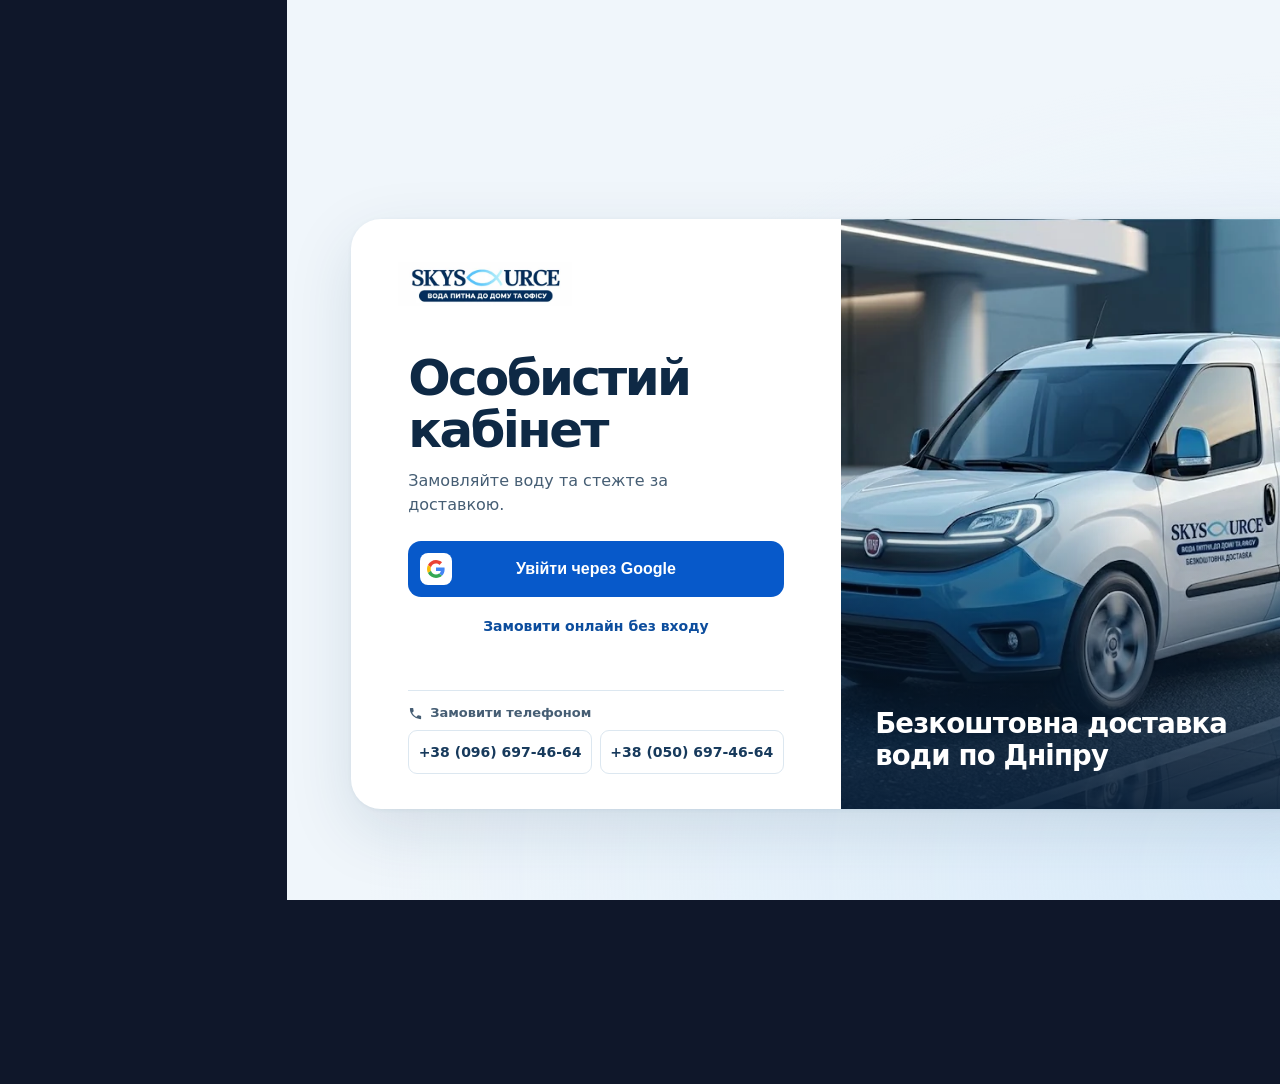
==== commit d4eb4cef: "Update index.html" ====
--- a/index.html
+++ b/index.html
@@ -148,6 +148,234 @@
         .arrow-warning {
             color: #ef4444 !important; /* Червоний колір Tailwind (red-500) */
             transform: scale(1.3) translateY(2px);
+        }
+    </style>
+    <style>
+        /* Екран входу Sky Source */
+        .app-wrapper:has(> #auth-flow:not(.hidden-view) > .sky-login-view:not(.hidden-view)) {
+          width: 100%;
+          max-width: none;
+          height: 100%;
+          max-height: none;
+          overflow: hidden;
+          border: 0;
+          border-radius: 0;
+          background: transparent;
+          box-shadow: none;
+          backdrop-filter: none;
+          -webkit-backdrop-filter: none;
+        }
+        #screen-login:not(.hidden-view) ~ .auth-onboarding-panel { display: none; }
+
+        .dark .sky-login-view {
+          color-scheme: dark;
+          --login-text: #edf5ff;
+          --login-backdrop: radial-gradient(ellipse at 90% 85%, #142d4c, transparent 65%), #0b1526;
+          --login-card: #111f32;
+          --login-link: #a9d1ff;
+          --login-phone: #d8eaff;
+          --login-phone-active: #1d3551;
+          --login-phone-border: #587a9d;
+          --muted: #b4c6d9;
+          --line: #324a64;
+        }
+
+        .sky-login-view {
+          color-scheme: light;
+          font-family: 'Instrument Sans', system-ui, sans-serif;
+          color: var(--login-text);
+          --login-text: #0e2945;
+          --login-backdrop: radial-gradient(ellipse at 90% 85%, #d9ebfa, transparent 65%), #f0f6fb;
+          --login-card: #fff;
+          --login-link: #0c4d9d;
+          --login-phone: #173a5c;
+          --login-phone-active: #edf5fc;
+          --login-phone-border: #b6d2ea;
+          --blue: #0759ca;
+          --blue-hover: #064da9;
+          --muted: #465e74;
+          --line: #dce7f0;
+        }
+
+        .sky-login-view *, .sky-login-view *::before, .sky-login-view *::after { box-sizing: border-box; }
+        .sky-login-view {
+          margin: 0;
+          width: 100%;
+          height: 100%;
+          min-width: 0;
+          min-height: 0;
+          overflow: auto;
+          display: grid;
+          place-items: safe center;
+          padding: clamp(20px, 5vw, 64px);
+          background: var(--login-backdrop);
+        }
+        .sky-login-view h1, .sky-login-view p { margin: 0; }
+        .sky-login-view a:focus-visible, .sky-login-view button:focus-visible { outline: 2px solid var(--blue); outline-offset: 3px; }
+        .sky-login-view .shell {
+          display: grid;
+          grid-template-columns: minmax(0, 1fr) minmax(0, 1.025fr);
+          width: min(100%, 1040px);
+          min-height: 590px;
+          min-width: 0;
+          overflow: hidden;
+          border-radius: 30px;
+          background: var(--login-card);
+          box-shadow: 0 22px 65px #11395a20, 0 1px 4px #11395a10;
+        }
+
+        .sky-login-view .panel {
+          display: flex;
+          flex-direction: column;
+          padding: 43px clamp(28px, 4.5vw, 62px) 35px;
+        }
+        .sky-login-view .brand {
+          display: block;
+          width: 174px;
+          height: auto;
+          margin-inline-start: -10px;
+        }
+        .sky-login-view .login {
+          flex: 1;
+          display: flex;
+          flex-direction: column;
+          justify-content: center;
+          padding-block: 26px 22px;
+        }
+        .sky-login-view .login h1 {
+          font-size: clamp(32px, 3.9vw, 50px);
+          line-height: 1.06;
+          letter-spacing: -.052em;
+          font-weight: 760;
+        }
+        .sky-login-view .intro {
+          margin-top: 12px;
+          font-size: 16px;
+          line-height: 1.5;
+          color: var(--muted);
+          max-width: 34ch;
+        }
+        .sky-login-view .google {
+          display: grid;
+          grid-template-columns: 32px 1fr 32px;
+          align-items: center;
+          width: 100%;
+          min-height: 56px;
+          border: 0;
+          cursor: pointer;
+          margin-top: 24px;
+          padding: 9px 12px;
+          border-radius: 13px;
+          background: var(--blue);
+          color: #fff;
+          font-size: 16px;
+          font-weight: 700;
+          text-align: center;
+          text-decoration: none;
+          transition: background-color 150ms ease;
+        }
+        .sky-login-view .google:hover, .sky-login-view .google:active { background: var(--blue-hover); }
+        .sky-login-view .google-icon {
+          display: grid;
+          place-items: center;
+          width: 32px;
+          height: 32px;
+          border-radius: 8px;
+          background: #fff;
+        }
+        .sky-login-view .google-icon svg { width: 18px; height: 18px; }
+        .sky-login-view .guest {
+          display: flex;
+          align-items: center;
+          justify-content: center;
+          align-self: center;
+          min-height: 44px;
+          margin-top: 7px;
+          padding: 0 8px;
+          border-radius: 7px;
+          color: var(--login-link);
+          text-align: center;
+          text-decoration: none;
+          font-size: 14px;
+          font-weight: 650;
+        }
+        .sky-login-view .guest:hover { text-decoration: underline; text-underline-offset: 3px; }
+
+        .sky-login-view .phone-order { border-top: 1px solid var(--line); padding-top: 13px; }
+        .sky-login-view .phone-heading {
+          display: flex;
+          align-items: center;
+          gap: 7px;
+          color: var(--muted);
+          font-size: 13px;
+          line-height: 1.35;
+          font-weight: 650;
+        }
+        .sky-login-view .phone-heading svg { width: 15px; height: 15px; flex: none; }
+        .sky-login-view .numbers { display: grid; grid-template-columns: repeat(2, minmax(0, 1fr)); gap: 8px; margin-top: 8px; }
+        .sky-login-view .phone {
+          display: grid;
+          place-items: center;
+          min-height: 44px;
+          padding: 5px 6px;
+          border: 1px solid var(--line);
+          border-radius: 9px;
+          color: var(--login-phone);
+          font-size: 14px;
+          font-weight: 700;
+          font-variant-numeric: tabular-nums;
+          text-decoration: none;
+          white-space: nowrap;
+          transition: background-color 150ms ease, border-color 150ms ease;
+        }
+        .sky-login-view .phone:hover, .sky-login-view .phone:active { background: var(--login-phone-active); border-color: var(--login-phone-border); }
+
+        .sky-login-view .photo {
+          position: relative;
+          isolation: isolate;
+          display: flex;
+          align-items: flex-end;
+          padding: 34px 34px 38px;
+          background: #123a5b;
+          color: #fff;
+        }
+        .sky-login-view .photo img, .sky-login-view .photo::after { position: absolute; inset: 0; width: 100%; height: 100%; }
+        .sky-login-view .photo img { object-fit: cover; object-position: 43% center; z-index: -2; }
+        .sky-login-view .photo::after {
+          content: '';
+          z-index: -1;
+          background: linear-gradient(180deg, transparent 47%, #071d36e8 100%);
+        }
+        .sky-login-view .photo p { max-width: 21ch; font-size: clamp(20px, 2.15vw, 30px); font-weight: 710; line-height: 1.17; letter-spacing: -.03em; }
+
+        @media (min-width: 801px) and (max-width: 900px) {
+          .sky-login-view .phone { font-size: 13px; }
+        }
+        @media (max-width: 800px) {
+          .sky-login-view { padding: 14px; }
+          .sky-login-view .shell { display: block; width: min(100%, 440px); min-height: 0; border-radius: 23px; }
+          .sky-login-view .panel { padding: 25px clamp(19px, 5.8vw, 35px) 19px; }
+          .sky-login-view .brand { width: 149px; }
+          .sky-login-view .login { padding-block: 23px 13px; }
+          .sky-login-view .login h1 { font-size: clamp(30px, 8.1vw, 38px); }
+          .sky-login-view .intro { font-size: 14px; margin-top: 8px; }
+          .sky-login-view .google { min-height: 51px; margin-top: 17px; font-size: 15px; }
+          .sky-login-view .google-icon { width: 29px; height: 29px; }
+          .sky-login-view .google-icon svg { width: 16px; height: 16px; }
+          .sky-login-view .guest { margin-top: 3px; }
+          .sky-login-view .phone-order { padding-top: 11px; }
+          .sky-login-view .numbers { gap: 6px; }
+          .sky-login-view .phone { font-size: 13px; padding-inline: 4px; }
+          .sky-login-view .photo { display: none; }
+        }
+        @media (max-width: 345px) {
+          .sky-login-view { padding: 12px; }
+          .sky-login-view .panel { padding-inline: 17px; }
+          .sky-login-view .phone { font-size: 12px; }
+        }
+        @media (prefers-reduced-motion: reduce) {
+          .sky-login-view .google, .sky-login-view .phone { transition: none; }
+          .sky-login-view.fade-in { animation: none; }
         }
     </style>
 <!-- Meta Pixel Code -->
@@ -223,54 +451,43 @@
              ФЛОУ АВТОРИЗАЦІЇ (ONBOARDING)
         =========================================== -->
         <div id="auth-flow" class="w-full h-full flex flex-col md:flex-row bg-transparent z-50">
+            <div id="screen-login" class="sky-login-view fade-in">
+                <main class="shell">
+                  <section class="panel" aria-labelledby="login-title">
+                    <img class="brand" src="[data-uri]" alt="Sky Source" width="480" height="120">
+
+                    <div class="login">
+                      <h1 id="login-title">Особистий кабінет</h1>
+                      <p class="intro">Замовляйте воду та стежте за доставкою.</p>
+                      <button id="btn-google-login" class="google" type="button">
+                        <span class="google-icon" aria-hidden="true"><svg viewBox="0 0 48 48"><path fill="#EA4335" d="M24 9.5c3.54 0 6.71 1.22 9.21 3.6l6.85-6.85C35.9 2.38 30.47 0 24 0 14.62 0 6.51 5.38 2.56 13.22l7.98 6.19C12.43 13.72 17.74 9.5 24 9.5z"/><path fill="#4285F4" d="M46.98 24.55c0-1.57-.15-3.09-.38-4.55H24v9.02h12.94c-.58 2.96-2.26 5.48-4.78 7.18l7.73 6c4.51-4.18 7.09-10.36 7.09-17.65z"/><path fill="#FBBC05" d="M10.53 28.59c-.48-1.45-.76-2.99-.76-4.59s.27-3.14.76-4.59l-7.98-6.19C.92 16.46 0 20.12 0 24c0 3.88.92 7.54 2.56 10.78l7.97-6.19z"/><path fill="#34A853" d="M24 48c6.48 0 11.93-2.13 15.89-5.81l-7.73-6c-2.15 1.45-4.92 2.3-8.16 2.3-6.26 0-11.57-4.22-13.47-9.91l-7.98 6.19C6.51 42.62 14.62 48 24 48z"/></svg></span>
+                        <span>Увійти через Google</span>
+                      </button>
+                      <a class="guest" href="https://skysource.com.ua/water.html">Замовити онлайн без входу</a>
+                    </div>
+
+                    <section class="phone-order" aria-labelledby="phone-heading">
+                      <p id="phone-heading" class="phone-heading">
+                        <svg viewBox="0 0 24 24" fill="currentColor" aria-hidden="true"><path d="M6.6 10.8a15.1 15.1 0 0 0 6.6 6.6l2.2-2.2a1 1 0 0 1 1-.24c1.12.37 2.33.57 3.6.57a1 1 0 0 1 1 1V20a1 1 0 0 1-1 1A17 17 0 0 1 3 4a1 1 0 0 1 1-1h3.5a1 1 0 0 1 1 1c0 1.27.2 2.48.57 3.6.11.36.03.75-.25 1z"/></svg>
+                        Замовити телефоном
+                      </p>
+                      <div class="numbers">
+                        <a class="phone" href="tel:+380966974664" aria-label="Зателефонувати +38 (096) 697-46-64">+38 (096) 697-46-64</a>
+                        <a class="phone" href="tel:+380506974664" aria-label="Зателефонувати +38 (050) 697-46-64">+38 (050) 697-46-64</a>
+                      </div>
+                    </section>
+                  </section>
+
+                  <aside class="photo" aria-label="Доставка Sky Source">
+                    <img src="[data-uri]" alt="" width="820" height="692">
+                    <p>Безкоштовна доставка води по Дніпру</p>
+                  </aside>
+                </main>
+            </div>
             
             <!-- Ліва колонка (Форми) -->
-            <div class="w-full md:w-1/2 h-full flex flex-col items-center justify-center p-6 md:p-12 z-10 md:bg-white md:dark:bg-slate-900 md:rounded-l-[40px] relative">
+            <div class="auth-onboarding-panel w-full md:w-1/2 h-full flex flex-col items-center justify-center p-6 md:p-12 z-10 md:bg-white md:dark:bg-slate-900 md:rounded-l-[40px] relative">
                 
-                <!-- Екран 1: Вхід -->
-                <div id="screen-login" class="w-full max-w-sm flex flex-col items-center fade-in">
-                    <div class="text-center mb-10 flex justify-center w-full">
-                        <img src="https://i.ibb.co/Y7jCqPDF/c660937a-9272-4146-82e4-074b94f35d73.png" alt="Sky Source" class="h-24 md:h-28 object-contain drop-shadow-md rounded-xl">
-                    </div>
-
-                    <!-- ТЕЛЕФОНИ (МОБІЛЬНІ) -->
-                    <div class="md:hidden w-full flex flex-col gap-2.5 mb-6">
-                        <a href="tel:+380966974664" class="bg-white dark:bg-slate-800 p-3.5 rounded-2xl shadow-md border border-gray-100 dark:border-slate-700 w-full flex items-center justify-center gap-3 active:scale-95 transition-transform">
-                            <div class="w-10 h-10 bg-green-100 dark:bg-green-900/30 rounded-full flex items-center justify-center shrink-0">
-                                <svg class="w-5 h-5 text-green-500" fill="currentColor" viewBox="0 0 24 24"><path d="M6.62 10.79c1.44 2.83 3.76 5.14 6.59 6.59l2.2-2.2c.27-.27.67-.36 1.02-.24 1.12.37 2.33.57 3.57.57.55 0 1 .45 1 1V20c0 .55-.45 1-1 1-9.39 0-17-7.61-17-17 0-.55.45-1 1-1h3.5c.55 0 1 .45 1 1 0 1.25.2 2.45.57 3.57.11.35.03.74-.25 1.02l-2.2 2.2z"/></svg>
-                            </div>
-                            <span class="text-lg font-black text-gray-900 dark:text-white tracking-tight">+38 (096) 697-46-64</span>
-                        </a>
-                        <a href="tel:+380506974664" class="bg-white dark:bg-slate-800 p-3.5 rounded-2xl shadow-md border border-gray-100 dark:border-slate-700 w-full flex items-center justify-center gap-3 active:scale-95 transition-transform">
-                            <div class="w-10 h-10 bg-green-100 dark:bg-green-900/30 rounded-full flex items-center justify-center shrink-0">
-                                <svg class="w-5 h-5 text-green-500" fill="currentColor" viewBox="0 0 24 24"><path d="M6.62 10.79c1.44 2.83 3.76 5.14 6.59 6.59l2.2-2.2c.27-.27.67-.36 1.02-.24 1.12.37 2.33.57 3.57.57.55 0 1 .45 1 1V20c0 .55-.45 1-1 1-9.39 0-17-7.61-17-17 0-.55.45-1 1-1h3.5c.55 0 1 .45 1 1 0 1.25.2 2.45.57 3.57.11.35.03.74-.25 1.02l-2.2 2.2z"/></svg>
-                            </div>
-                            <span class="text-lg font-black text-gray-900 dark:text-white tracking-tight">+38 (050) 697-46-64</span>
-                        </a>
-                    </div>
-
-                    <!-- ТЕЛЕФОНИ (ПК) -->
-                    <div class="hidden md:flex w-full flex-col gap-2.5 mb-8 pointer-events-none">
-                        <div class="bg-white dark:bg-slate-800 p-3.5 rounded-2xl shadow-sm border border-gray-100 dark:border-slate-700 w-full flex items-center justify-center gap-3">
-                            <div class="w-10 h-10 bg-green-50 dark:bg-green-900/30 rounded-full flex items-center justify-center shrink-0">
-                                <svg class="w-5 h-5 text-green-500" fill="currentColor" viewBox="0 0 24 24"><path d="M6.62 10.79c1.44 2.83 3.76 5.14 6.59 6.59l2.2-2.2c.27-.27.67-.36 1.02-.24 1.12.37 2.33.57 3.57.57.55 0 1 .45 1 1V20c0 .55-.45 1-1 1-9.39 0-17-7.61-17-17 0-.55.45-1 1-1h3.5c.55 0 1 .45 1 1 0 1.25.2 2.45.57 3.57.11.35.03.74-.25 1.02l-2.2 2.2z"/></svg>
-                            </div>
-                            <span class="text-xl font-black text-gray-900 dark:text-white tracking-tight">+38 (096) 697-46-64</span>
-                        </div>
-                        <div class="bg-white dark:bg-slate-800 p-3.5 rounded-2xl shadow-sm border border-gray-100 dark:border-slate-700 w-full flex items-center justify-center gap-3">
-                            <div class="w-10 h-10 bg-green-50 dark:bg-green-900/30 rounded-full flex items-center justify-center shrink-0">
-                                <svg class="w-5 h-5 text-green-500" fill="currentColor" viewBox="0 0 24 24"><path d="M6.62 10.79c1.44 2.83 3.76 5.14 6.59 6.59l2.2-2.2c.27-.27.67-.36 1.02-.24 1.12.37 2.33.57 3.57.57.55 0 1 .45 1 1V20c0 .55-.45 1-1 1-9.39 0-17-7.61-17-17 0-.55.45-1 1-1h3.5c.55 0 1 .45 1 1 0 1.25.2 2.45.57 3.57.11.35.03.74-.25 1.02l-2.2 2.2z"/></svg>
-                            </div>
-                            <span class="text-xl font-black text-gray-900 dark:text-white tracking-tight">+38 (050) 697-46-64</span>
-                        </div>
-                    </div>
-
-                    <button id="btn-google-login" class="w-full py-4 rounded-2xl bg-white dark:bg-slate-800 border border-gray-200 dark:border-slate-700 text-gray-800 dark:text-gray-100 font-bold flex justify-center items-center gap-3 shadow-sm hover:bg-gray-50 dark:hover:bg-slate-700 transition-colors active:scale-95 text-base">
-                        <svg class="w-6 h-6" viewBox="0 0 48 48"><path fill="#EA4335" d="M24 9.5c3.54 0 6.71 1.22 9.21 3.6l6.85-6.85C35.9 2.38 30.47 0 24 0 14.62 0 6.51 5.38 2.56 13.22l7.98 6.19C12.43 13.72 17.74 9.5 24 9.5z"/><path fill="#4285F4" d="M46.98 24.55c0-1.57-.15-3.09-.38-4.55H24v9.02h12.94c-.58 2.96-2.26 5.48-4.78 7.18l7.73 6c4.51-4.18 7.09-10.36 7.09-17.65z"/><path fill="#FBBC05" d="M10.53 28.59c-.48-1.45-.76-2.99-.76-4.59s.27-3.14.76-4.59l-7.98-6.19C.92 16.46 0 20.12 0 24c0 3.88.92 7.54 2.56 10.78l7.97-6.19z"/><path fill="#34A853" d="M24 48c6.48 0 11.93-2.13 15.89-5.81l-7.73-6c-2.15 1.45-4.92 2.3-8.16 2.3-6.26 0-11.57-4.22-13.47-9.91l-7.98 6.19C6.51 42.62 14.62 48 24 48z"/></svg>
-                        Увійти через Google
-                    </button>
-                </div>
-
                 <!-- Екран 2: Адреса -->
                 <div id="screen-address" class="w-full max-w-sm flex-col hidden-view fade-in">
                     <h2 class="text-3xl font-black text-blue-950 dark:text-white mb-2">Куди доставити?</h2>
@@ -296,7 +513,7 @@
             </div>
 
             <!-- Права колонка із зображенням (Тільки ПК) -->
-            <div class="hidden md:flex w-1/2 h-full bg-cover bg-center bg-no-repeat flex-col items-center justify-center relative overflow-hidden border-l border-white/40 dark:border-slate-700/50" style="background-image: url('https://i.ibb.co/tp9nfZdM/9efb902b-ea5f-4d4e-8658-a8421c9d0b9c.png');">
+            <div class="auth-onboarding-panel hidden md:flex w-1/2 h-full bg-cover bg-center bg-no-repeat flex-col items-center justify-center relative overflow-hidden border-l border-white/40 dark:border-slate-700/50" style="background-image: url('https://i.ibb.co/tp9nfZdM/9efb902b-ea5f-4d4e-8658-a8421c9d0b9c.png');">
                 <div class="absolute inset-0 bg-blue-950/30 dark:bg-black/50 backdrop-blur-[4px] z-10"></div>
                 <div class="relative z-20 text-center flex flex-col items-center">
                     <h2 class="text-5xl font-black text-white leading-tight mb-6 drop-shadow-2xl">Питна вода<br>в один клік</h2>
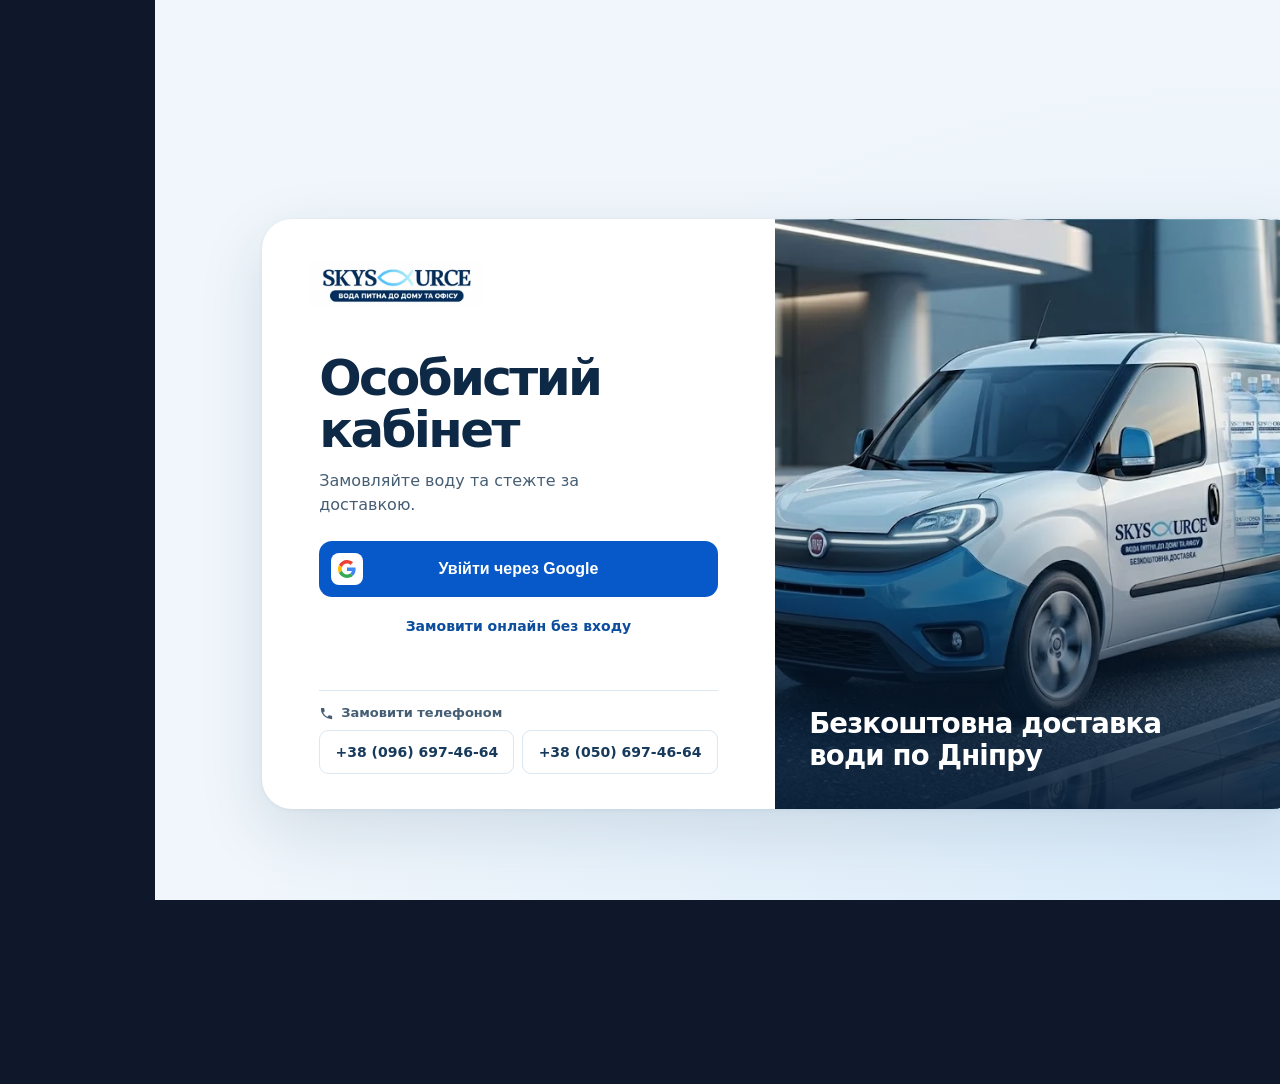
==== commit 4b7d422a: "Update index.html" ====
--- a/index.html
+++ b/index.html
@@ -79,30 +79,6 @@
             display: block; font-size: 10px; text-transform: uppercase; font-weight: 800; color: #94a3b8; margin-bottom: 4px; letter-spacing: 0.05em; padding-left: 4px;
         }
 
-        /* БУТЕЛЬ */
-        .bottle-wrapper { display: flex; flex-direction: column; align-items: center; transition: transform 0.2s; }
-        .bottle-neck {
-            width: 40px; height: 26px; background: rgba(255,255,255,0.9);
-            border: 4px solid #2563eb; border-bottom: none; border-radius: 10px 10px 0 0; z-index: 10;
-        }
-        .bottle-body {
-            width: 160px; height: 260px; border: 4px solid #2563eb; border-radius: 40px 40px 16px 16px;
-            position: relative; overflow: hidden; background: rgba(255,255,255,0.3);
-            box-shadow: inset -10px -10px 30px rgba(37,99,235,0.1), inset 10px 10px 30px rgba(255,255,255,0.8);
-            display: flex; flex-direction: column; align-items: center; justify-content: center;
-        }
-        .dark .bottle-neck { background: rgba(30, 41, 59, 0.9); border-color: #60a5fa; }
-        .dark .bottle-body { 
-            background: rgba(30, 41, 59, 0.4); border-color: #60a5fa;
-            box-shadow: inset -10px -10px 30px rgba(0,0,0,0.4), inset 10px 10px 30px rgba(255,255,255,0.05); 
-        }
-
-        .water {
-            position: absolute; bottom: 0; left: 0; width: 100%; height: 5%;
-            background: linear-gradient(180deg, #60a5fa 0%, #1e40af 100%); transition: height 0.6s cubic-bezier(0.4, 0, 0.2, 1); z-index: 5;
-            border-radius: 0 0 12px 12px;
-        }
-
         /* Утиліти */
         .no-scrollbar::-webkit-scrollbar { display: none; }
         .no-scrollbar { -ms-overflow-style: none; scrollbar-width: none; }
@@ -117,21 +93,6 @@
         .modal-overlay.active { opacity: 1; pointer-events: auto; }
         .modal-content { transform: translateY(100%); transition: transform 0.4s cubic-bezier(0.34, 1.56, 0.64, 1); }
         .modal-content.active { transform: translateY(0); }
-        @media (min-width: 768px) {
-            .modal-history-content { transform: scale(0.95); opacity: 0; }
-            .modal-history-content.active { transform: scale(1); opacity: 1; }
-        }
-
-        /* Анімація View Transitions для зміни теми */
-        ::view-transition-old(root),
-        ::view-transition-new(root) {
-            animation: none;
-            mix-blend-mode: normal;
-        }
-        ::view-transition-old(root) { z-index: 1; }
-        ::view-transition-new(root) { z-index: 2; }
-        .dark::view-transition-old(root) { z-index: 2; }
-        .dark::view-transition-new(root) { z-index: 1; }
 
         /* =======================================
            НОВІ АНІМАЦІЇ: Хвилі для збереження
@@ -378,6 +339,154 @@
           .sky-login-view.fade-in { animation: none; }
         }
     </style>
+<style>
+#main-app, #modal-history {
+    --lk-text: #112d49;
+    --lk-muted: #4f6579;
+    --lk-link: #0754b3;
+    --lk-line: #dbe6ef;
+    --lk-card: #fff;
+    --lk-base: #f1f6fb;
+    --lk-tint: #edf5fe;
+    --lk-blue: #0759c6;
+    --lk-blue-hover: #064ba8;
+    --lk-error: #aa2535;
+    --lk-green: #116046;
+    --lk-green-bg: #e5f6ed;
+    --lk-amber: #80500b;
+    --lk-amber-bg: #fff2db;
+    color: var(--lk-text);
+}
+.dark #main-app, .dark #modal-history {
+    --lk-text: #edf5ff;
+    --lk-muted: #b5c8da;
+    --lk-link: #a2ccff;
+    --lk-line: #354863;
+    --lk-card: #152337;
+    --lk-base: #0e192a;
+    --lk-tint: #20354e;
+    --lk-blue: #1869d5;
+    --lk-blue-hover: #2477e8;
+    --lk-error: #ffadb5;
+    --lk-green: #a7efd0;
+    --lk-green-bg: #184633;
+    --lk-amber: #ffdc99;
+    --lk-amber-bg: #4b371b;
+}
+#main-app { background: var(--lk-base); }
+#main-app .lk-sidebar { width: 225px; padding: 25px 18px; background: var(--lk-card); border-color: var(--lk-line); overflow-y: auto; }
+#main-app .lk-brand { width: 144px; height: auto; max-width: 100%; }
+#main-app .lk-contacts { margin-top: 16px; padding: 14px 10px 0; border-top: 1px solid var(--lk-line); }
+#main-app .lk-contacts p { margin-bottom: 4px; font-size: 12px; color: var(--lk-muted); }
+#main-app .lk-contacts a { display: flex; align-items: center; min-height: 38px; font-size: 14px; font-weight: 700; }
+#main-app .lk-contacts a:hover { color: var(--lk-link); text-decoration: underline; }
+#main-app .nav-item { color: var(--lk-muted); background: transparent; transform: none; border-radius: 12px; }
+#main-app .nav-item:hover, #main-app .nav-item[aria-current="page"] { color: var(--lk-link); background: var(--lk-tint); }
+#main-app .lk-sidebar .nav-item { padding: 12px; gap: 10px; font-size: 14px; }
+#main-app .lk-sidebar .nav-item svg { width: 20px; height: 20px; }
+#main-app .lk-content { min-width: 0; background: none; }
+#main-app .lk-top { gap: 9px; align-items: center; }
+#main-app #btn-open-history {
+    height: 44px; min-width: 0; border-radius: 12px; gap: 8px;
+    padding: 0 12px; color: var(--lk-text); background: var(--lk-card); border-color: var(--lk-line);
+}
+#main-app #display-user-name { max-width: 140px; overflow: hidden; text-overflow: ellipsis; white-space: nowrap; font-weight: 600; color: var(--lk-muted); }
+#main-app .lk-history-label { font-size: 12px; line-height: 1.3; font-weight: 750; white-space: nowrap; color: var(--lk-text); }
+#main-app .lk-home {
+    display: block; height: 100%; min-height: 0; overflow-y: auto; overscroll-behavior: contain;
+    padding: 103px 32px 30px;
+}
+#main-app .lk-page { width: min(100%, 675px); margin-inline: auto; }
+#main-app .lk-intro { margin-bottom: 23px; }
+#main-app .lk-intro h1 { margin: 0; font-size: clamp(30px, 4.3vw, 48px); line-height: 1.04; font-weight: 800; letter-spacing: -.045em; }
+#main-app .lk-intro p { margin-top: 9px; color: var(--lk-muted); font-size: 15px; }
+#main-app .lk-card {
+    display: grid; grid-template-columns: minmax(0, 1.3fr) minmax(0, 1fr);
+    overflow: hidden; border: 1px solid var(--lk-line); border-radius: 21px; background: var(--lk-card);
+    box-shadow: 0 10px 30px #1537530b;
+}
+#main-app .lk-details { min-width: 0; padding: 22px 23px 18px; }
+#main-app .lk-row { display: flex; align-items: center; justify-content: space-between; gap: 10px; }
+#main-app .lk-label { font-weight: 750; font-size: 15px; }
+#main-app .lk-detail { margin-top: 4px; color: var(--lk-muted); font-size: 14px; line-height: 1.4; overflow-wrap: anywhere; }
+#main-app .lk-address { margin-top: 17px; padding-top: 15px; border-top: 1px solid var(--lk-line); }
+#main-app .lk-rate { margin-top: 16px; color: var(--lk-muted); font-size: 12px; }
+#main-app .lk-stepper {
+    display: grid; grid-template-columns: 44px minmax(30px, auto) 44px;
+    flex: none; align-items: center; text-align: center;
+    border: 1px solid var(--lk-line); background: var(--lk-card); border-radius: 12px;
+}
+#main-app .lk-stepper button { min-height: 44px; border-radius: 10px; font-size: 24px; line-height: 1; font-weight: 650; color: var(--lk-link); }
+#main-app .lk-stepper button:not(:disabled):hover { background: var(--lk-tint); }
+#main-app .lk-stepper output { padding-inline: 3px; font-weight: 760; font-variant-numeric: tabular-nums; }
+#main-app .lk-summary { display: flex; flex-direction: column; justify-content: center; padding: 20px; background: var(--lk-tint); border-left: 1px solid var(--lk-line); }
+#main-app .lk-total { display: grid; gap: 4px; margin-bottom: 16px; }
+#main-app .lk-total span { font-size: 13px; font-weight: 680; color: var(--lk-muted); }
+#main-app .lk-total output { font-size: 34px; line-height: 1.1; font-weight: 820; letter-spacing: -.045em; }
+.lk-primary, .lk-link { padding: 8px 11px; min-height: 44px; border-radius: 10px; font-size: 14px; font-weight: 740; }
+.lk-primary { min-height: 49px; color: #fff; background: var(--lk-blue); }
+.lk-primary:not(:disabled):hover { background: var(--lk-blue-hover); }
+.lk-link { flex: none; color: var(--lk-link); }
+.lk-link:hover { background: var(--lk-tint); }
+.lk-primary:disabled, #main-app .lk-stepper button:disabled { opacity: .57; cursor: default; }
+#main-app .lk-error { margin-top: 8px; color: var(--lk-error); font-size: 13px; line-height: 1.35; }
+#main-app .lk-complete { display: block; padding: 24px; }
+#main-app .lk-success-mark { display: grid; place-items: center; width: 42px; height: 42px; margin-bottom: 14px; border-radius: 12px; color: var(--lk-green); background: var(--lk-green-bg); font-weight: 800; }
+#main-app .lk-complete h2 { font-size: 24px; font-weight: 800; letter-spacing: -.025em; }
+#main-app .lk-complete p { margin-top: 8px; color: var(--lk-muted); overflow-wrap: anywhere; }
+#main-app .lk-complete-actions { display: flex; flex-wrap: wrap; gap: 8px; margin-top: 19px; }
+#main-app .lk-card[hidden], #main-app .lk-error[hidden], #modal-history button[hidden] { display: none; }
+#main-app :focus-visible, #modal-history :focus-visible { outline: 2px solid var(--lk-link); outline-offset: 3px; }
+#main-app .lk-fields input:focus-visible { outline-offset: 2px; border-radius: 4px; }
+#main-app .lk-reviews-toolbar { display: flex; align-items: center; justify-content: space-between; gap: 8px; margin-bottom: 13px; }
+#main-app .lk-reviews-toolbar button { margin-inline-start: auto; }
+#modal-history {
+    position: fixed; inset: 0; margin: auto; padding: 0; border: 1px solid var(--lk-line); border-radius: 22px;
+    width: min(calc(100% - 32px), 520px); max-width: none; overflow: hidden;
+    height: min(600px, 84vh); height: min(600px, 84dvh); max-height: none; background: var(--lk-card);
+}
+#modal-history::backdrop { background: #0c1c35a6; }
+.lk-history-panel { display: flex; flex-direction: column; height: 100%; }
+.lk-history-head { display: flex; flex: none; justify-content: space-between; align-items: center; padding: 16px 20px; border-bottom: 1px solid var(--lk-line); }
+.lk-history-head h2 { font-size: 24px; font-weight: 800; letter-spacing: -.035em; }
+.lk-history-head button { display: grid; width: 44px; height: 44px; place-items: center; border-radius: 11px; color: var(--lk-text); background: var(--lk-tint); }
+.lk-history-list { overflow-y: auto; overscroll-behavior: contain; padding: 16px 20px; background: var(--lk-base); flex: 1; }
+#history-message { color: var(--lk-muted); font-size: 14px; }
+#history-entries { display: grid; gap: 10px; }
+.lk-history-item { padding: 14px; border: 1px solid var(--lk-line); border-radius: 14px; background: var(--lk-card); }
+.lk-history-item header { display: flex; align-items: start; justify-content: space-between; gap: 9px; }
+.lk-history-item time, .lk-history-address { color: var(--lk-muted); font-size: 13px; overflow-wrap: anywhere; }
+.lk-history-item h3 { margin-top: 4px; font-size: 16px; font-weight: 790; }
+.lk-history-address { margin: 5px 0 2px; }
+.lk-history-status { padding: 4px 8px; border-radius: 8px; font-size: 12px; font-weight: 740; color: var(--lk-amber); background: var(--lk-amber-bg); }
+.lk-history-status.is-delivered { color: var(--lk-green); background: var(--lk-green-bg); }
+
+@media (max-width: 920px) {
+    #main-app .lk-sidebar { width: 193px; padding-inline: 13px; }
+    #main-app .lk-home { padding-inline: 20px; }
+    #main-app .lk-card:not(.lk-complete) { grid-template-columns: 1fr; }
+    #main-app .lk-summary { border-top: 1px solid var(--lk-line); border-left: 0; }
+    #main-app .lk-total { display: flex; align-items: center; justify-content: space-between; }
+}
+@media (max-width: 767px) {
+    #main-app .lk-home { padding: 83px 14px 105px; }
+    #main-app .lk-intro { margin-bottom: 14px; }
+    #main-app .lk-intro p { margin-top: 5px; font-size: 14px; }
+    #main-app .lk-details, #main-app .lk-summary { padding: 13px; }
+    #main-app .lk-address { margin-top: 10px; padding-top: 8px; }
+    #main-app .lk-rate { margin-top: 8px; }
+    #main-app .lk-total { margin-bottom: 8px; }
+    #main-app .lk-total output { font-size: 26px; }
+    #main-app .lk-stepper { grid-template-columns: 44px minmax(26px, auto) 44px; }
+    #main-app .lk-top { inset-inline: 14px; top: 15px; }
+    #main-app .lk-top .lk-brand { width: 85px; }
+    #main-app #display-user-name { max-width: 88px; }
+    #main-app .lk-dock { gap: 3px; bottom: max(12px, env(safe-area-inset-bottom)); }
+    #main-app .lk-dock button { flex: 1 1 0; min-width: 0; padding-inline: 2px; }
+    #modal-history { inset: auto 0 0; width: 100%; margin: 0; border-radius: 20px 20px 0 0; }
+    .lk-history-head, .lk-history-list { padding-inline: 14px; }
+}
+</style>
 <!-- Meta Pixel Code -->
 <script>
 !function(f,b,e,v,n,t,s)
@@ -404,19 +513,22 @@
         <span id="toast-msg"></span>
     </div>
 
-    <!-- МОДАЛЬНЕ ВІКНО: ІСТОРІЯ ЗАМОВЛЕНЬ -->
-    <div id="modal-history" class="fixed inset-0 z-[70] flex flex-col justify-end md:justify-center md:items-center modal-overlay">
-        <div class="absolute inset-0 bg-slate-900/40 dark:bg-black/60 backdrop-blur-sm" id="modal-history-bg"></div>
-        <div id="modal-history-content" class="bg-gray-50 dark:bg-slate-900 w-full md:max-w-lg h-[80vh] md:h-[600px] rounded-t-[2rem] md:rounded-[2rem] relative z-10 flex flex-col shadow-2xl modal-content modal-history-content border border-white/50 dark:border-slate-700">
-            <div class="flex justify-between items-center p-6 md:p-8 bg-white dark:bg-slate-800 rounded-t-[2rem] md:rounded-t-[2rem] border-b border-gray-100 dark:border-slate-700 shrink-0">
-                <h3 class="text-2xl md:text-3xl font-black text-gray-900 dark:text-white">Історія замовлень</h3>
-                <button id="btn-close-history" class="bg-gray-100 dark:bg-slate-700 hover:bg-gray-200 dark:hover:bg-slate-600 text-gray-500 dark:text-gray-300 p-2.5 rounded-full transition-colors active:scale-90">
-                    <svg class="w-6 h-6" fill="none" stroke="currentColor" viewBox="0 0 24 24"><path stroke-linecap="round" stroke-linejoin="round" stroke-width="2" d="M6 18L18 6M6 6l12 12"></path></svg>
+    <!-- ІСТОРІЯ ЗАМОВЛЕНЬ -->
+    <dialog id="modal-history" aria-labelledby="history-title">
+        <div class="lk-history-panel">
+            <header class="lk-history-head">
+                <h2 id="history-title">Мої замовлення</h2>
+                <button id="btn-close-history" type="button" autofocus aria-label="Закрити історію">
+                    <svg width="21" height="21" viewBox="0 0 24 24" fill="none" stroke="currentColor" stroke-width="2" aria-hidden="true"><path d="m6 6 12 12M18 6 6 18" stroke-linecap="round"/></svg>
                 </button>
+            </header>
+            <div id="history-list" class="lk-history-list">
+                <p id="history-message" role="status"></p>
+                <div id="history-entries"></div>
+                <button id="btn-history-retry" class="lk-link" type="button" hidden>Спробувати ще раз</button>
             </div>
-            <div id="history-list" class="flex-1 overflow-y-auto p-6 md:p-8 space-y-4 no-scrollbar"></div>
         </div>
-    </div>
+    </dialog>
 
     <!-- МОДАЛЬНЕ ВІКНО: ВИБІР ТЕЛЕФОНУ (ТІЛЬКИ МОБІЛЬНІ) -->
     <div id="modal-call" class="fixed inset-0 z-[80] flex flex-col justify-end modal-overlay md:hidden">
@@ -528,9 +640,9 @@
         <div id="main-app" class="w-full h-full flex flex-col md:flex-row bg-white/60 dark:bg-slate-900/60 md:bg-white/40 md:dark:bg-slate-900/40 hidden-view fade-in">
             
             <!-- САЙДБАР (Тільки ПК) -->
-            <nav class="hidden md:flex flex-col w-[320px] shrink-0 bg-white/90 dark:bg-slate-900/90 border-r border-gray-200 dark:border-slate-800 p-8 z-20">
+            <nav aria-label="Кабінет" class="lk-sidebar hidden md:flex flex-col w-[320px] shrink-0 bg-white/90 dark:bg-slate-900/90 border-r border-gray-200 dark:border-slate-800 p-8 z-20">
                 <div class="mb-8 text-left flex justify-start">
-                    <img src="https://i.ibb.co/Y7jCqPDF/c660937a-9272-4146-82e4-074b94f35d73.png" alt="Sky Source" class="h-9 object-contain mb-2 rounded-lg">
+                    <img src="https://i.ibb.co/Y7jCqPDF/c660937a-9272-4146-82e4-074b94f35d73.png" alt="Sky Source" class="lk-brand object-contain mb-2 rounded-lg">
                 </div>
 
                 <div class="space-y-2 flex-1">
@@ -548,33 +660,23 @@
                     </button>
                 </div>
                 
-                <div class="mt-auto bg-white dark:bg-slate-800 p-4 rounded-3xl border border-gray-100 dark:border-slate-700 flex flex-col items-center gap-2.5 shadow-sm pointer-events-none">
-                    <span class="text-[9px] uppercase font-black text-gray-400 tracking-wider w-full text-left pl-1">Служба турботи</span>
-                    <div class="flex items-center gap-3 w-full">
-                        <div class="w-8 h-8 bg-green-50 dark:bg-green-900/30 rounded-full flex items-center justify-center shrink-0">
-                            <svg class="w-4 h-4 text-green-600" fill="currentColor" viewBox="0 0 24 24"><path d="M6.62 10.79c1.44 2.83 3.76 5.14 6.59 6.59l2.2-2.2c.27-.27.67-.36 1.02-.24 1.12.37 2.33.57 3.57.57.55 0 1 .45 1 1V20c0 .55-.45 1-1 1-9.39 0-17-7.61-17-17 0-.55.45-1 1-1h3.5c.55 0 1 .45 1 1 0 1.25.2 2.45.57 3.57.11.35.03.74-.25 1.02l-2.2 2.2z"/></svg>
-                        </div>
-                        <span class="text-xs font-black text-gray-900 dark:text-white tracking-tight">+38 (096) 697-46-64</span>
-                    </div>
-                    <div class="flex items-center gap-3 w-full">
-                        <div class="w-8 h-8 bg-green-50 dark:bg-green-900/30 rounded-full flex items-center justify-center shrink-0">
-                            <svg class="w-4 h-4 text-green-600" fill="currentColor" viewBox="0 0 24 24"><path d="M6.62 10.79c1.44 2.83 3.76 5.14 6.59 6.59l2.2-2.2c.27-.27.67-.36 1.02-.24 1.12.37 2.33.57 3.57.57.55 0 1 .45 1 1V20c0 .55-.45 1-1 1-9.39 0-17-7.61-17-17 0-.55.45-1 1-1h3.5c.55 0 1 .45 1 1 0 1.25.2 2.45.57 3.57.11.35.03.74-.25 1.02l-2.2 2.2z"/></svg>
-                        </div>
-                        <span class="text-xs font-black text-gray-900 dark:text-white tracking-tight">+38 (050) 697-46-64</span>
-                    </div>
-                </div>
+                <section class="lk-contacts" aria-label="Замовлення телефоном">
+                    <p>Замовлення телефоном</p>
+                    <a href="tel:+380966974664">+38 (096) 697-46-64</a>
+                    <a href="tel:+380506974664">+38 (050) 697-46-64</a>
+                </section>
             </nav>
 
             <!-- КОНТЕНТНА ЧАСТИНА -->
-            <div class="flex-1 h-full relative overflow-hidden flex flex-col z-10 bg-white/40 dark:bg-slate-900/40 md:bg-transparent md:dark:bg-transparent">
+            <div class="lk-content flex-1 h-full relative overflow-hidden flex flex-col z-10 bg-white/40 dark:bg-slate-900/40 md:bg-transparent md:dark:bg-transparent">
                 
                 <!-- АБСОЛЮТНА ШАПКА -->
-                <div class="absolute top-6 left-5 right-5 md:left-10 md:right-10 flex justify-between items-center z-30 pointer-events-none">
+                <div class="lk-top absolute top-6 left-5 right-5 md:left-10 md:right-10 flex justify-between items-center z-30 pointer-events-none">
                     
                     <div class="pointer-events-auto flex items-center gap-2 md:gap-4">
-                        <img src="https://i.ibb.co/Y7jCqPDF/c660937a-9272-4146-82e4-074b94f35d73.png" alt="Sky Source" class="md:hidden h-9 object-contain rounded-md">
+                        <img src="https://i.ibb.co/Y7jCqPDF/c660937a-9272-4146-82e4-074b94f35d73.png" alt="Sky Source" class="lk-brand md:hidden object-contain rounded-md">
                         
-                        <button id="theme-toggle" class="w-10 h-10 flex items-center justify-center bg-white/90 dark:bg-slate-800/90 backdrop-blur-md rounded-full shadow-sm border border-gray-100 dark:border-slate-700 transition-all hover:shadow-md active:scale-95 text-gray-600 dark:text-gray-300">
+                        <button id="theme-toggle" type="button" aria-label="Змінити тему" class="w-10 h-10 flex items-center justify-center bg-white/90 dark:bg-slate-800/90 backdrop-blur-md rounded-full shadow-sm border border-gray-100 dark:border-slate-700 transition-all hover:shadow-md active:scale-95 text-gray-600 dark:text-gray-300">
                             <svg id="icon-sun" class="w-5 h-5 block dark:hidden" fill="none" stroke="currentColor" stroke-width="2" viewBox="0 0 24 24">
                                 <path stroke-linecap="round" stroke-linejoin="round" d="M12 3v2.25m6.364.386l-1.591 1.591M21 12h-2.25m-.386 6.364l-1.591-1.591M12 18.75V21m-4.773-2.773l-1.591 1.591M5.25 12H3m4.227-4.773L5.636 5.636M15.75 12a3.75 3.75 0 11-7.5 0 3.75 3.75 0 017.5 0z" />
                             </svg>
@@ -589,59 +691,69 @@
                         </div>
                     </div>
                     
-                    <button id="btn-open-history" class="pointer-events-auto flex items-center gap-3 bg-white/90 dark:bg-slate-800/90 backdrop-blur-md px-4 py-2 rounded-full shadow-sm border border-gray-100 dark:border-slate-700 hover:shadow-md transition-all active:scale-95 ml-auto">
+                    <button id="btn-open-history" type="button" aria-haspopup="dialog" class="pointer-events-auto flex items-center gap-3 bg-white/90 dark:bg-slate-800/90 backdrop-blur-md px-4 py-2 rounded-full shadow-sm border border-gray-100 dark:border-slate-700 hover:shadow-md transition-all active:scale-95 ml-auto">
                         <div id="header-avatar-container" class="w-6 h-6 bg-blue-100 dark:bg-slate-700 rounded-full flex items-center justify-center text-xs overflow-hidden shrink-0">
                             <span id="header-avatar-icon">👤</span>
-                            <img id="header-avatar-img" class="w-full h-full object-cover hidden">
+                            <img id="header-avatar-img" alt="" class="w-full h-full object-cover hidden">
                         </div>
                         <div class="flex flex-col items-start">
                             <span id="display-user-name" class="text-xs font-black text-gray-900 dark:text-white leading-none mb-0.5"></span>
-                            <span class="text-[8px] font-bold uppercase text-blue-600 dark:text-blue-400 tracking-wider leading-none">Історія замовлень</span>
+                            <span class="lk-history-label">Мої замовлення</span>
                         </div>
                     </button>
                 </div>
 
-                <!-- ВКЛАДКА: ГОЛОВНА (БУТЕЛЬ) -->
-                <div id="tab-home" class="w-full h-full flex flex-col items-center justify-center px-4 pb-28 md:pb-0 fade-in">
-                    <div id="bottle" class="bottle-wrapper cursor-pointer hover:scale-105 active:scale-95 z-10 mt-6 md:mt-0">
-                        <div class="bottle-neck"></div>
-                        <div class="bottle-body relative">
-                            <div id="bottle-hint" class="absolute inset-0 flex items-center justify-center md:items-start md:pt-6 text-center text-gray-400 font-bold uppercase tracking-widest text-[10px] w-full z-20 transition-opacity pointer-events-none">Торкніться бутля</div>
-                            <div id="water" class="water"></div>
-                            <div id="bottle-select-ui" class="hidden relative z-20 flex-col items-center w-full mt-6">
-                                <div class="flex items-center justify-center gap-4 text-3xl font-black text-gray-900 dark:text-white mb-3 w-full">
-                                    <button id="btn-qty-minus" class="w-9 h-9 flex items-center justify-center bg-white dark:bg-slate-800 rounded-full shadow-sm active:scale-90 select-none">-</button>
-                                    <span id="display-qty" class="w-6 text-center select-none font-mono">1</span>
-                                    <button id="btn-qty-plus" class="w-9 h-9 flex items-center justify-center bg-blue-600 text-white rounded-full shadow-md active:scale-90 select-none">+</button>
+                <!-- ВКЛАДКА: ЗАМОВЛЕННЯ -->
+                <section id="tab-home" class="lk-home fade-in" aria-labelledby="lk-home-title">
+                    <div class="lk-page">
+                        <header class="lk-intro">
+                            <h1 id="lk-home-title" tabindex="-1">Замовити воду</h1>
+                            <p>Безкоштовна доставка по Дніпру</p>
+                        </header>
+
+                        <div id="order-form" class="lk-card">
+                            <div class="lk-details">
+                                <div class="lk-row">
+                                    <div>
+                                        <p class="lk-label">Кількість бутлів</p>
+                                        <p id="order-summary-rate" class="lk-detail">1 бутель — 100 ₴</p>
+                                    </div>
+                                    <div class="lk-stepper" role="group" aria-label="Кількість бутлів">
+                                        <button type="button" id="btn-qty-minus" aria-label="Зменшити кількість" disabled>−</button>
+                                        <output id="display-qty" aria-live="polite" aria-atomic="true">1</output>
+                                        <button type="button" id="btn-qty-plus" aria-label="Збільшити кількість">+</button>
+                                    </div>
                                 </div>
-                                <div class="bg-white/95 dark:bg-slate-800/95 px-5 py-1.5 rounded-xl shadow-sm mb-1">
-                                    <span id="display-price" class="text-xl font-black text-blue-700 dark:text-blue-400">100 ₴</span>
+                                <div class="lk-row lk-address">
+                                    <div>
+                                        <p class="lk-label">Адреса доставки</p>
+                                        <p id="order-summary-address" class="lk-detail"></p>
+                                    </div>
+                                    <button type="button" id="btn-change-address" class="lk-link">Змінити</button>
                                 </div>
-                                <p class="text-[8px] text-blue-900 dark:text-blue-200 font-bold uppercase tracking-widest bg-white/50 dark:bg-slate-800/50 px-2 py-0.5 rounded-md">Доставка Безкоштовно</p>
+                                <p class="lk-rate">Від 2 бутлів — по 90 ₴</p>
+                            </div>
+                            <div class="lk-summary">
+                                <div class="lk-total">
+                                    <span>До сплати</span>
+                                    <output id="display-price" aria-live="polite" aria-atomic="true">100 ₴</output>
+                                </div>
+                                <button type="button" id="btn-confirm-order" class="lk-primary">Оформити замовлення</button>
+                                <p id="order-error" class="lk-error" role="alert" hidden></p>
+                            </div>
+                        </div>
+
+                        <div id="order-complete" class="lk-card lk-complete" hidden>
+                            <span class="lk-success-mark" aria-hidden="true">✓</span>
+                            <h2 id="order-success-title" tabindex="-1">Замовлення прийнято</h2>
+                            <p id="order-success-detail"></p>
+                            <div class="lk-complete-actions">
+                                <button id="btn-order-history" class="lk-primary" type="button">Мої замовлення</button>
+                                <button id="btn-new-order" class="lk-link" type="button">Нове замовлення</button>
                             </div>
                         </div>
                     </div>
-
-                    <div id="action-container" class="h-0 mt-0 md:h-[56px] md:mt-6 w-full max-w-[300px] relative z-20 transition-all duration-300">
-                        <button id="order-status" class="absolute inset-0 w-full bg-white dark:bg-slate-800 text-gray-900 dark:text-white font-black text-base rounded-2xl shadow-lg border border-gray-100 dark:border-slate-700 transition-all hover:scale-105 active:scale-95 hidden md:block">Замовити воду</button>
-                        <div id="action-panel" class="absolute inset-0 flex items-center justify-center gap-3 transition-all duration-300 opacity-0 pointer-events-none scale-95">
-                            <button id="btn-cancel-order" class="px-5 h-full bg-white dark:bg-slate-800 hover:bg-red-50 dark:hover:bg-slate-700 text-red-500 font-bold rounded-2xl shadow-md border border-gray-100 dark:border-slate-700 transition-colors">Скасування</button>
-                            <button id="btn-confirm-order" class="flex-1 h-full bg-blue-600 hover:bg-blue-700 text-white font-black rounded-2xl shadow-lg shadow-blue-600/30 transition-colors flex items-center justify-center gap-2 text-base">
-                                <svg class="w-4 h-4" fill="none" stroke="currentColor" viewBox="0 0 24 24"><path stroke-linecap="round" stroke-linejoin="round" stroke-width="3" d="M5 13l4 4L19 7"></path></svg> Підтвердити
-                            </button>
-                        </div>
-                    </div>
-
-                    <!-- Куди і за скільки (видно під час вибору кількості) -->
-                    <div id="order-summary" class="hidden w-full max-w-[300px] mt-3 bg-white/90 dark:bg-slate-800/90 backdrop-blur-md rounded-2xl px-4 py-3 shadow-sm border border-gray-100 dark:border-slate-700 text-left relative z-20">
-                        <p class="text-[10px] font-black uppercase tracking-wider text-gray-400">Доставимо за адресою</p>
-                        <p class="text-sm font-bold text-gray-900 dark:text-white leading-snug"><span id="order-summary-address"></span> <button type="button" id="btn-change-address" class="text-blue-600 dark:text-blue-400 text-xs font-bold underline underline-offset-2 ml-1">змінити</button></p>
-                        <p id="order-summary-rate" class="text-[11px] text-gray-500 dark:text-gray-400 mt-1"></p>
-                    </div>
-
-                    <!-- Ціна одразу на видноті (мобільні) -->
-                    <p id="mobile-order-hint" class="md:hidden mt-5 text-xs font-bold text-gray-500 dark:text-gray-300 bg-white/80 dark:bg-slate-800/80 px-4 py-2 rounded-full shadow-sm">1 бутель — 100 ₴ · від 2 — по 90 ₴ · доставка безкоштовно</p>
-                </div>
+                </section>
 
                 <!-- ВКЛАДКА: ВІДГУКИ -->
                 <div id="tab-reviews" class="w-full h-full flex flex-col p-6 md:p-10 pt-24 md:pt-24 pb-32 md:pb-10 hidden-view fade-in">
@@ -650,23 +762,23 @@
                         <div id="mobile-avg-rating" class="hidden items-center bg-white dark:bg-slate-800 px-3 py-1.5 rounded-xl shadow-sm border border-gray-100 dark:border-slate-700"></div>
                     </div>
 
+                    <div class="lk-reviews-toolbar shrink-0">
+                        <button id="btn-show-add-review" class="lk-primary" type="button">Залишити відгук</button>
+                    </div>
                     <div id="reviews-list" class="flex-1 overflow-y-auto no-scrollbar grid grid-cols-1 md:grid-cols-2 gap-5 content-start pr-1">
                         <div class="text-center mt-12 text-gray-500 w-full col-span-full">Завантаження відгуків...</div>
                     </div>
                     
-                    <button id="btn-show-add-review" class="absolute bottom-28 md:bottom-10 right-6 md:right-10 w-[60px] h-[60px] bg-blue-600 hover:bg-blue-700 rounded-full shadow-lg shadow-blue-600/40 flex items-center justify-center text-white active:scale-90 transition-transform z-30">
-                        <svg class="w-6 h-6" fill="none" stroke="currentColor" viewBox="0 0 24 24"><path stroke-linecap="round" stroke-linejoin="round" stroke-width="2.5" d="M12 4v16m8-8H4"></path></svg>
-                    </button>
                 </div>
 
                 <!-- ВКЛАДКА: НАЛАШТУВАННЯ ПРОФІЛЮ -->
                 <div id="tab-settings" class="w-full h-full flex flex-col p-6 md:p-10 pt-24 md:pt-24 pb-32 md:pb-10 hidden-view fade-in">
                     <h3 class="text-3xl font-black text-gray-900 dark:text-white mb-8 shrink-0 md:hidden">Профіль</h3>
-                    <div class="flex-1 overflow-y-auto no-scrollbar space-y-4 max-w-2xl w-full pr-1 pb-4">
+                    <div class="lk-fields flex-1 overflow-y-auto no-scrollbar space-y-4 max-w-2xl w-full pr-1 pb-4">
                         <div class="flex items-center gap-5 w-full mb-6">
                             <div id="settings-avatar-wrapper" class="w-20 h-20 rounded-full bg-blue-100 dark:bg-slate-800 border-2 border-blue-500 overflow-hidden flex items-center justify-center cursor-pointer relative group shrink-0">
                                 <span id="settings-avatar-icon" class="text-3xl">👤</span>
-                                <img id="settings-avatar-img" class="w-full h-full object-cover hidden">
+                                <img id="settings-avatar-img" alt="" class="w-full h-full object-cover hidden">
                                 <div class="absolute inset-0 bg-black/50 hidden group-hover:flex items-center justify-center text-white text-[10px] font-bold transition-all uppercase tracking-wider">Змінити</div>
                             </div>
                             <div>
@@ -678,18 +790,18 @@
 
                         <div class="flex flex-col md:flex-row gap-4 w-full">
                             <div class="bg-white/80 dark:bg-slate-800/80 backdrop-blur-sm p-4 rounded-2xl border border-gray-100 dark:border-slate-700 shadow-sm w-full md:w-1/2">
-                                <label class="app-label">Ім'я</label>
-                                <input type="text" id="edit-name" class="w-full font-black text-gray-900 dark:text-white text-base border-none outline-none bg-transparent">
+                                <label class="app-label" for="edit-name">Ім'я</label>
+                                <input type="text" id="edit-name" autocomplete="name" class="w-full font-black text-gray-900 dark:text-white text-base border-none outline-none bg-transparent">
                             </div>
                             <div class="bg-white/80 dark:bg-slate-800/80 backdrop-blur-sm p-4 rounded-2xl border border-gray-100 dark:border-slate-700 shadow-sm w-full md:w-1/2">
-                                <label class="app-label">Телефон</label>
-                                <input type="tel" id="edit-phone" class="w-full font-black text-gray-900 dark:text-white text-base border-none outline-none bg-transparent font-mono tracking-tight">
+                                <label class="app-label" for="edit-phone">Телефон</label>
+                                <input type="tel" id="edit-phone" autocomplete="tel" class="w-full font-black text-gray-900 dark:text-white text-base border-none outline-none bg-transparent font-mono tracking-tight">
                             </div>
                         </div>
 
                         <div class="bg-white/80 dark:bg-slate-800/80 backdrop-blur-sm p-4 rounded-2xl border border-gray-100 dark:border-slate-700 shadow-sm w-full">
-                            <label class="app-label">Адреса доставки</label>
-                            <input type="text" id="edit-address" class="w-full font-black text-gray-900 dark:text-white text-base border-none outline-none bg-transparent">
+                            <label class="app-label" for="edit-address">Адреса доставки</label>
+                            <input type="text" id="edit-address" autocomplete="street-address" class="w-full font-black text-gray-900 dark:text-white text-base border-none outline-none bg-transparent">
                         </div>
                         
                         <div class="flex gap-3 w-full mt-2 pt-2">
@@ -729,7 +841,7 @@
             </div>
 
             <!-- BOTTOM NAVIGATION (ТІЛЬКИ МОБІЛЬНІ - DOCK STYLE) -->
-            <div class="md:hidden fixed bottom-5 left-4 right-4 bg-white/90 dark:bg-slate-900/90 backdrop-blur-xl border border-gray-100/50 dark:border-slate-700/50 shadow-[0_20px_40px_-10px_rgba(0,0,0,0.1)] dark:shadow-[0_20px_40px_-10px_rgba(0,0,0,0.5)] rounded-[2rem] p-1.5 flex justify-between items-center z-50">
+            <div class="lk-dock md:hidden fixed bottom-5 left-4 right-4 bg-white/90 dark:bg-slate-900/90 backdrop-blur-xl border border-gray-100/50 dark:border-slate-700/50 shadow-[0_20px_40px_-10px_rgba(0,0,0,0.1)] dark:shadow-[0_20px_40px_-10px_rgba(0,0,0,0.5)] rounded-[2rem] p-1.5 flex justify-between items-center z-50">
                 <button id="btn-open-call" class="flex flex-col items-center justify-center p-2 text-green-500 w-[70px] h-[60px] rounded-2xl active:scale-90 transition-transform">
                     <svg class="w-6 h-6 mb-1" fill="currentColor" viewBox="0 0 24 24"><path d="M6.62 10.79c1.44 2.83 3.76 5.14 6.59 6.59l2.2-2.2c.27-.27.67-.36 1.02-.24 1.12.37 2.33.57 3.57.57.55 0 1 .45 1 1V20c0 .55-.45 1-1 1-9.39 0-17-7.61-17-17 0-.55.45-1 1-1h3.5c.55 0 1 .45 1 1 0 1.25.2 2.45.57 3.57.11.35.03.74-.25 1.02l-2.2 2.2z"/></svg>
                     <span class="text-[10px] font-bold">Виклик</span>
@@ -783,20 +895,14 @@
         document.addEventListener('DOMContentLoaded', () => {
             
             // --- ТЕМА ---
-            if(localStorage.getItem('theme') === 'dark') document.documentElement.classList.add('dark');
-            
-            document.getElementById('theme-toggle').addEventListener('click', (e) => {
-                const isDark = document.documentElement.classList.contains('dark');
-                if (!document.startViewTransition) { toggleDarkClass(); return; }
-                const x = e.clientX, y = e.clientY;
-                const endRadius = Math.hypot(Math.max(x, innerWidth - x), Math.max(y, innerHeight - y));
-                const transition = document.startViewTransition(() => { toggleDarkClass(); });
-                transition.ready.then(() => {
-                    const clipPath = [`circle(0px at ${x}px ${y}px)`, `circle(${endRadius}px at ${x}px ${y}px)`];
-                    document.documentElement.animate({ clipPath: isDark ? [...clipPath].reverse() : clipPath }, { duration: 600, easing: "ease-in-out", pseudoElement: isDark ? "::view-transition-old(root)" : "::view-transition-new(root)" });
-                });
+            const themeToggle = document.getElementById('theme-toggle');
+            document.documentElement.classList.toggle('dark', localStorage.getItem('theme') === 'dark');
+            themeToggle.setAttribute('aria-pressed', String(document.documentElement.classList.contains('dark')));
+            themeToggle.addEventListener('click', () => {
+                const isDark = document.documentElement.classList.toggle('dark');
+                localStorage.setItem('theme', isDark ? 'dark' : 'light');
+                themeToggle.setAttribute('aria-pressed', String(isDark));
             });
-            function toggleDarkClass() { document.documentElement.classList.toggle('dark'); localStorage.setItem('theme', document.documentElement.classList.contains('dark') ? 'dark' : 'light'); }
 
             // --- УВЕДОМЛЕНИЯ ---
             const toast = document.getElementById('toast');
@@ -848,6 +954,8 @@
                     }
                 } else {
                     currentUser = null;
+                    closeHistory();
+                    resetOrder();
                     switchAuthScreen('screen-login');
                 }
             });
@@ -870,7 +978,7 @@
                 document.getElementById('auth-flow').classList.add('hidden-view');
                 document.getElementById('main-app').classList.remove('hidden-view');
                 switchTab('tab-home');
-                resetBottle();
+                resetOrder();
             }
 
             document.getElementById('btn-google-login').onclick = () => { signInWithPopup(auth, provider).catch(err => showToast('Помилка входу', 'error')); };
@@ -974,6 +1082,7 @@
                     try {
                         await setDoc(doc(db, "users", currentUser.uid), {name: n, phone: p, address: a, avatar: localStorage.getItem('app_avatar'), timestamp: Date.now() }, { merge: true });
                         localStorage.setItem('app_name', n); localStorage.setItem('app_phone', p); localStorage.setItem('app_address', a);
+                        updateOrderSummary();
                         document.getElementById('display-user-name').innerText = n;
                         document.getElementById('settings-display-name').innerText = n;
                         hasUnsavedChanges = false;
@@ -988,27 +1097,32 @@
             // --- НАВІГАЦІЯ ---
             const navItems = document.querySelectorAll('.nav-item');
             navItems.forEach(item => {
-                item.addEventListener('click', () => {
-                    const targetId = item.getAttribute('data-target');
-                    if (currentTabId === 'tab-settings' && targetId !== 'tab-settings' && hasUnsavedChanges) {
-                        const arrowSvg = unsavedArrow.querySelector('svg');
-                        arrowSvg.classList.add('arrow-warning'); btnSaveSettings.classList.add('animate-wave-pulse');
-                        showToast('Збережіть зміни перед виходом', 'error');
-                        setTimeout(() => { arrowSvg.classList.remove('arrow-warning'); btnSaveSettings.classList.remove('animate-wave-pulse'); }, 2000);
-                        return;
-                    }
-                    switchTab(targetId);
-                    navItems.forEach(n => {
-                        n.classList.remove('text-blue-600', 'bg-blue-50', 'dark:text-blue-400', 'dark:bg-blue-900/30', 'scale-105');
-                        n.classList.add('text-gray-400', 'dark:text-gray-500');
-                    });
-                    item.classList.remove('text-gray-400', 'dark:text-gray-500');
-                    item.classList.add('text-blue-600', 'bg-blue-50', 'dark:text-blue-400', 'dark:bg-blue-900/30', 'scale-105');
-                });
+                item.setAttribute('aria-controls', item.dataset.target);
+                item.addEventListener('click', () => navigateTab(item.dataset.target));
             });
+
+            function navigateTab(targetId) {
+                if (currentTabId === 'tab-settings' && targetId !== 'tab-settings' && hasUnsavedChanges) {
+                    const arrowSvg = unsavedArrow.querySelector('svg');
+                    arrowSvg.classList.add('arrow-warning');
+                    btnSaveSettings.classList.add('animate-wave-pulse');
+                    showToast('Збережіть зміни перед виходом', 'error');
+                    setTimeout(() => {
+                        arrowSvg.classList.remove('arrow-warning');
+                        btnSaveSettings.classList.remove('animate-wave-pulse');
+                    }, 2000);
+                    return false;
+                }
+                switchTab(targetId);
+                return true;
+            }
 
             function switchTab(tabId) {
                 currentTabId = tabId;
+                navItems.forEach(item => {
+                    if (item.dataset.target === tabId) item.setAttribute('aria-current', 'page');
+                    else item.removeAttribute('aria-current');
+                });
                 ['tab-home', 'tab-reviews', 'tab-settings'].forEach(tid => {
                     const el = document.getElementById(tid);
                     if(tid === tabId) { el.classList.remove('hidden-view'); el.classList.add('fade-in'); }
@@ -1033,136 +1147,198 @@
             }
 
             // --- ЗАМОВЛЕННЯ ВОДИ ---
-            let orderState = 'idle', orderQty = 1, orderSending = false;
-            const ui = { water: document.getElementById('water'), hint: document.getElementById('bottle-hint'), select: document.getElementById('bottle-select-ui'), qty: document.getElementById('display-qty'), price: document.getElementById('display-price'), btnInit: document.getElementById('order-status'), actionPanel: document.getElementById('action-panel'), actionContainer: document.getElementById('action-container') };
-
-            function updatePrice() {
-                ui.qty.innerText = orderQty; ui.price.innerText = calcPrice(orderQty) + ' ₴';
-                const sum = document.getElementById('order-summary');
-                if (sum) {
-                    const addr = localStorage.getItem('app_address') || '';
-                    document.getElementById('order-summary-address').innerText = addr;
-                    document.getElementById('order-summary-rate').innerText = orderQty === 1 ? '1 бутель — 100 ₴ · від 2 бутлів — по 90 ₴' : `${orderQty} × 90 ₴ · доставка безкоштовно`;
-                }
-            }
-
-            function resetBottle() {
-                orderState = 'idle'; orderQty = 1; updatePrice();
-                ui.water.style.height = '15%'; ui.hint.style.opacity = '1';
-                ui.select.classList.add('hidden'); ui.select.classList.remove('flex');
-                ui.actionPanel.classList.add('opacity-0', 'pointer-events-none', 'scale-95');
-                ui.btnInit.classList.remove('opacity-0', 'pointer-events-none');
-                ui.actionContainer.classList.add('h-0', 'mt-0'); ui.actionContainer.classList.remove('h-[56px]', 'mt-6');
-                document.getElementById('order-summary').classList.add('hidden');
-                document.getElementById('mobile-order-hint').classList.remove('hidden');
-                orderSending = false;
-            }
-
-            function startOrder() {
-                if(orderState === 'idle') {
-                    orderState = 'selecting'; ui.water.style.height = '8%'; ui.hint.style.opacity = '0';
-                    ui.select.classList.remove('hidden'); ui.select.classList.add('flex');
-                    ui.btnInit.classList.add('opacity-0', 'pointer-events-none');
-                    ui.actionPanel.classList.remove('opacity-0', 'pointer-events-none', 'scale-95');
-                    ui.actionContainer.classList.remove('h-0', 'mt-0'); ui.actionContainer.classList.add('h-[56px]', 'mt-6');
-                    updatePrice();
-                    document.getElementById('order-summary').classList.remove('hidden');
-                    document.getElementById('mobile-order-hint').classList.add('hidden');
-                }
-            }
-            document.getElementById('btn-change-address').onclick = (e) => {
-                e.stopPropagation(); resetBottle();
-                document.querySelector('.nav-item[data-target="tab-settings"]').click();
-                setTimeout(() => document.getElementById('edit-address').focus(), 300);
+            let orderQty = 1;
+            let orderRequest = null;
+            const orderForm = document.getElementById('order-form');
+            const orderComplete = document.getElementById('order-complete');
+            const orderMinus = document.getElementById('btn-qty-minus');
+            const orderPlus = document.getElementById('btn-qty-plus');
+            const orderSubmit = document.getElementById('btn-confirm-order');
+            const orderError = document.getElementById('order-error');
+            const currency = new Intl.NumberFormat('uk-UA');
+            const orderDate = new Intl.DateTimeFormat('uk-UA', {
+                dateStyle: 'medium', timeStyle: 'short', timeZone: 'Europe/Kyiv'
+            });
+            const formatMoney = value => currency.format(value) + ' ₴';
+            const maxQuantity = Math.floor(Number.MAX_SAFE_INTEGER / 100);
+
+            function updateOrderSummary() {
+                document.getElementById('display-qty').textContent = currency.format(orderQty);
+                document.getElementById('display-price').textContent = formatMoney(calcPrice(orderQty));
+                document.getElementById('order-summary-address').textContent = localStorage.getItem('app_address') || 'Додайте адресу у профілі';
+                document.getElementById('order-summary-rate').textContent = orderQty === 1 ? '1 бутель — 100 ₴' : '90 ₴ за бутель';
+                orderMinus.disabled = orderQty <= 1 || Boolean(orderRequest);
+                orderPlus.disabled = orderQty >= maxQuantity || Boolean(orderRequest);
+                orderSubmit.disabled = Boolean(orderRequest);
+                orderSubmit.textContent = orderRequest ? 'Оформлюємо…' : 'Оформити замовлення';
+            }
+
+            function resetOrder(quantity = 1) {
+                orderQty = quantity;
+                orderRequest = null;
+                orderForm.hidden = false;
+                orderComplete.hidden = true;
+                orderError.hidden = true;
+                updateOrderSummary();
+            }
+
+            orderMinus.onclick = () => { orderQty--; updateOrderSummary(); };
+            orderPlus.onclick = () => { orderQty++; updateOrderSummary(); };
+            document.getElementById('btn-new-order').onclick = () => {
+                resetOrder();
+                document.getElementById('lk-home-title').focus();
             };
-
-            document.getElementById('bottle').onclick = startOrder;
-            ui.btnInit.onclick = startOrder;
-            document.getElementById('btn-qty-plus').onclick = (e) => { e.stopPropagation(); orderQty++; updatePrice(); };
-            document.getElementById('btn-qty-minus').onclick = (e) => { e.stopPropagation(); if(orderQty > 1) { orderQty--; updatePrice(); } };
-            document.getElementById('btn-cancel-order').onclick = (e) => { e.stopPropagation(); resetBottle(); };
-            
-            document.getElementById('btn-confirm-order').onclick = async (e) => {
-                e.stopPropagation();
-                if(orderState === 'selecting' && currentUser && !orderSending) {
-                    orderSending = true;
-                    ui.actionPanel.classList.add('opacity-0', 'pointer-events-none');
-                    try {
-                        await addDoc(collection(db, "orders"), {
-                            uid: currentUser.uid,
-                            name: localStorage.getItem('app_name'),
-                            phone: localStorage.getItem('app_phone'),
-                            address: localStorage.getItem('app_address'),
-                            quantity: orderQty,
-                            totalPrice: calcPrice(orderQty),
-                            status: 'processing',
-                            timestamp: Date.now() // Використовуємо локальний час для миттєвого доступу
-                        });
-                        showToast('Замовлення прийнято! Статус — в «Історії замовлень»', 'success');
-                        setTimeout(resetBottle, 2000);
-                    } catch (error) { showToast('Помилка бази даних', 'error'); console.error(error); resetBottle(); }
-                }
+            document.getElementById('btn-change-address').onclick = () => {
+                if (navigateTab('tab-settings')) document.getElementById('edit-address').focus();
             };
 
-            // --- ІСТОРІЯ ЗАМОВЛЕНЬ (МОДАЛКА + СОРТУВАННЯ НА КЛІЄНТІ) ---
+            orderSubmit.onclick = async () => {
+                if (!currentUser || orderRequest) return;
+                const address = localStorage.getItem('app_address');
+                const phone = localStorage.getItem('app_phone');
+                if (!address || !phone) {
+                    orderError.textContent = 'Додайте адресу й телефон у профілі.';
+                    orderError.hidden = false;
+                    return;
+                }
+                const request = {
+                    uid: currentUser.uid,
+                    name: localStorage.getItem('app_name'),
+                    phone,
+                    address,
+                    quantity: orderQty,
+                    totalPrice: calcPrice(orderQty),
+                    status: 'processing',
+                    timestamp: Date.now()
+                };
+                orderRequest = request;
+                orderError.hidden = true;
+                updateOrderSummary();
+                try {
+                    await addDoc(collection(db, 'orders'), request);
+                    if (orderRequest !== request || currentUser?.uid !== request.uid) return;
+                    document.getElementById('order-success-detail').textContent =
+                        request.quantity + ' бут. · ' + formatMoney(request.totalPrice) + ' · ' + request.address;
+                    orderForm.hidden = true;
+                    orderComplete.hidden = false;
+                    if (currentTabId === 'tab-home' && !modalHistory.open) {
+                        document.getElementById('order-success-title').focus();
+                    }
+                } catch (error) {
+                    if (orderRequest === request && currentUser?.uid === request.uid) {
+                        orderError.textContent = 'Не вдалося підтвердити замовлення. Перевірте історію або спробуйте ще раз.';
+                        orderError.hidden = false;
+                        console.error(error);
+                    }
+                } finally {
+                    if (orderRequest === request) {
+                        orderRequest = null;
+                        updateOrderSummary();
+                    }
+                }
+            };
+
+            // --- ІСТОРІЯ ЗАМОВЛЕНЬ ---
             const modalHistory = document.getElementById('modal-history');
-            const modalHistoryBg = document.getElementById('modal-history-bg');
-            const modalHistoryContent = document.getElementById('modal-history-content');
-            
-            document.getElementById('btn-open-history').onclick = async () => {
-                const list = document.getElementById('history-list');
-                list.innerHTML = '<div class="text-center mt-12 text-gray-500 font-bold animate-pulse">Завантаження...</div>';
-                modalHistory.classList.add('active'); modalHistoryContent.classList.add('active');
-
-                if(currentUser) {
-                    try {
-                        // Витягуємо всі замовлення юзера БЕЗ orderBy, щоб уникнути помилки індексу Firestore
-                        const q = query(collection(db, "orders"), where("uid", "==", currentUser.uid));
-                        const querySnapshot = await getDocs(q);
-                        
-                        if(querySnapshot.empty) {
-                            list.innerHTML = `<div class="text-center mt-12 text-gray-400 dark:text-gray-500"><p class="font-bold text-lg mb-2">Тут поки порожньо</p><p class="text-sm">Зробіть своє перше замовлення!</p></div>`;
-                            return;
-                        }
-
-                        // Сортуємо на стороні клієнта від нових до старих
-                        let orders = [];
-                        querySnapshot.forEach(doc => orders.push(doc.data()));
-                        orders.sort((a, b) => (b.timestamp || 0) - (a.timestamp || 0));
-
-                        list.innerHTML = orders.map(o => {
-                            // processing — прийнято в роботу; archived/completed — менеджер позначив «Виконано»
-                            let stClass = 'bg-yellow-100 dark:bg-yellow-900/40 text-yellow-700 dark:text-yellow-400'; let stText = 'Прийнято';
-                            if (o.status === 'archived' || o.status === 'completed') { stClass = 'bg-green-100 dark:bg-green-900/40 text-green-700 dark:text-green-400'; stText = 'Доставлено'; }
-                            
-                            // Форматування дати
-                            let dateStr = "Щойно";
-                            if (o.timestamp) {
-                                const dateObj = new Date(o.timestamp);
-                                dateStr = dateObj.toLocaleDateString('uk-UA', { day: '2-digit', month: '2-digit', hour: '2-digit', minute: '2-digit' });
-                            }
-
-                            return `
-                            <div class="bg-white dark:bg-slate-800 p-5 rounded-2xl shadow-sm border border-gray-100 dark:border-slate-700">
-                                <div class="flex justify-between items-start mb-3">
-                                    <div>
-                                        <p class="text-[10px] font-black uppercase text-gray-400 tracking-wider mb-1">${dateStr}</p>
-                                        <p class="text-lg font-black text-gray-900 dark:text-white">${esc(o.quantity)} бут. • ${esc(o.totalPrice)} ₴</p>
-                                    </div>
-                                    <span class="px-3 py-1 rounded-lg text-[9px] font-black uppercase tracking-widest ${stClass}">${stText}</span>
-                                </div>
-                                <p class="text-xs font-bold text-gray-500 dark:text-gray-400 line-clamp-1 truncate">📍 ${esc(o.address)}</p>
-                            </div>`;
-                        }).join('');
-                    } catch (error) { 
-                        list.innerHTML = `<div class="text-center mt-12 text-red-500"><p class="font-bold text-lg mb-2">Помилка доступу</p><p class="text-sm">Перевірте Firestore Rules</p></div>`; 
-                        console.error(error); 
-                    }
-                }
-            };
-            
-            function closeHistory() { modalHistory.classList.remove('active'); modalHistoryContent.classList.remove('active'); }
-            document.getElementById('btn-close-history').onclick = closeHistory; modalHistoryBg.onclick = closeHistory;
+            const historyMessage = document.getElementById('history-message');
+            const historyEntries = document.getElementById('history-entries');
+            const historyRetry = document.getElementById('btn-history-retry');
+            let historyRequest = null;
+
+            function closeHistory() {
+                historyRequest = null;
+                if (modalHistory.open) modalHistory.close();
+            }
+
+            function repeatOrder(quantity) {
+                if (orderRequest) {
+                    closeHistory();
+                    showToast('Зачекайте, поки оформиться поточне замовлення', 'error');
+                    return;
+                }
+                closeHistory();
+                if (!navigateTab('tab-home')) return;
+                resetOrder(quantity);
+                document.getElementById('lk-home-title').focus();
+                showToast('Кількість відновлено. Перевірте адресу й суму.');
+            }
+
+            function timestampMillis(value) {
+                const millis = typeof value === 'number' ? value : value?.toMillis?.();
+                return Number.isFinite(millis) && Math.abs(millis) <= 8.64e15 ? millis : 0;
+            }
+
+            function createHistoryItem(order) {
+                const delivered = order.status === 'archived' || order.status === 'completed';
+                const quantity = Number(order.quantity);
+                const total = Number(order.totalPrice);
+                const canRepeat = Number.isSafeInteger(quantity) && quantity >= 1 && quantity <= maxQuantity;
+                const item = document.createElement('article');
+                item.className = 'lk-history-item';
+                const header = document.createElement('header');
+                const description = document.createElement('div');
+                const date = timestampMillis(order.timestamp);
+                if (date) {
+                    const time = document.createElement('time');
+                    time.dateTime = new Date(date).toISOString();
+                    time.textContent = orderDate.format(date);
+                    description.append(time);
+                }
+                const title = document.createElement('h3');
+                title.textContent = (canRepeat ? currency.format(quantity) + ' бут.' : 'Замовлення')
+                    + (order.totalPrice != null && Number.isFinite(total) ? ' · ' + formatMoney(total) : '');
+                description.append(title);
+                const badge = document.createElement('span');
+                badge.className = delivered ? 'lk-history-status is-delivered' : 'lk-history-status';
+                badge.textContent = delivered ? 'Доставлено' : 'Прийнято';
+                header.append(description, badge);
+                const address = document.createElement('p');
+                address.className = 'lk-history-address';
+                address.textContent = order.address || '';
+                item.append(header, address);
+                if (canRepeat) {
+                    const repeat = document.createElement('button');
+                    repeat.type = 'button';
+                    repeat.className = 'lk-link';
+                    repeat.textContent = 'Повторити';
+                    repeat.addEventListener('click', () => repeatOrder(quantity));
+                    item.append(repeat);
+                }
+                return item;
+            }
+
+            async function openHistory() {
+                if (!currentUser) return;
+                const request = { uid: currentUser.uid };
+                historyRequest = request;
+                historyEntries.replaceChildren();
+                historyRetry.hidden = true;
+                historyMessage.textContent = 'Завантаження…';
+                if (!modalHistory.open) modalHistory.showModal();
+                try {
+                    const ordersQuery = query(collection(db, 'orders'), where('uid', '==', request.uid));
+                    const snapshot = await getDocs(ordersQuery);
+                    if (historyRequest !== request || !modalHistory.open || currentUser?.uid !== request.uid) return;
+                    const orders = [];
+                    snapshot.forEach(entry => orders.push(entry.data()));
+                    orders.sort((a, b) => timestampMillis(b.timestamp) - timestampMillis(a.timestamp));
+                    historyMessage.textContent = orders.length ? '' : 'Тут з’являться ваші замовлення.';
+                    historyEntries.replaceChildren(...orders.map(createHistoryItem));
+                } catch (error) {
+                    if (historyRequest !== request || !modalHistory.open || currentUser?.uid !== request.uid) return;
+                    historyMessage.textContent = 'Не вдалося завантажити замовлення.';
+                    historyRetry.hidden = false;
+                    console.error(error);
+                }
+            }
+
+            document.getElementById('btn-open-history').onclick = openHistory;
+            document.getElementById('btn-order-history').onclick = openHistory;
+            document.getElementById('btn-close-history').onclick = closeHistory;
+            historyRetry.onclick = openHistory;
+            modalHistory.addEventListener('click', event => {
+                if (event.target === modalHistory) closeHistory();
+            });
 
             // --- ВИКЛИК (МОДАЛКА) ---
             const modalCall = document.getElementById('modal-call');
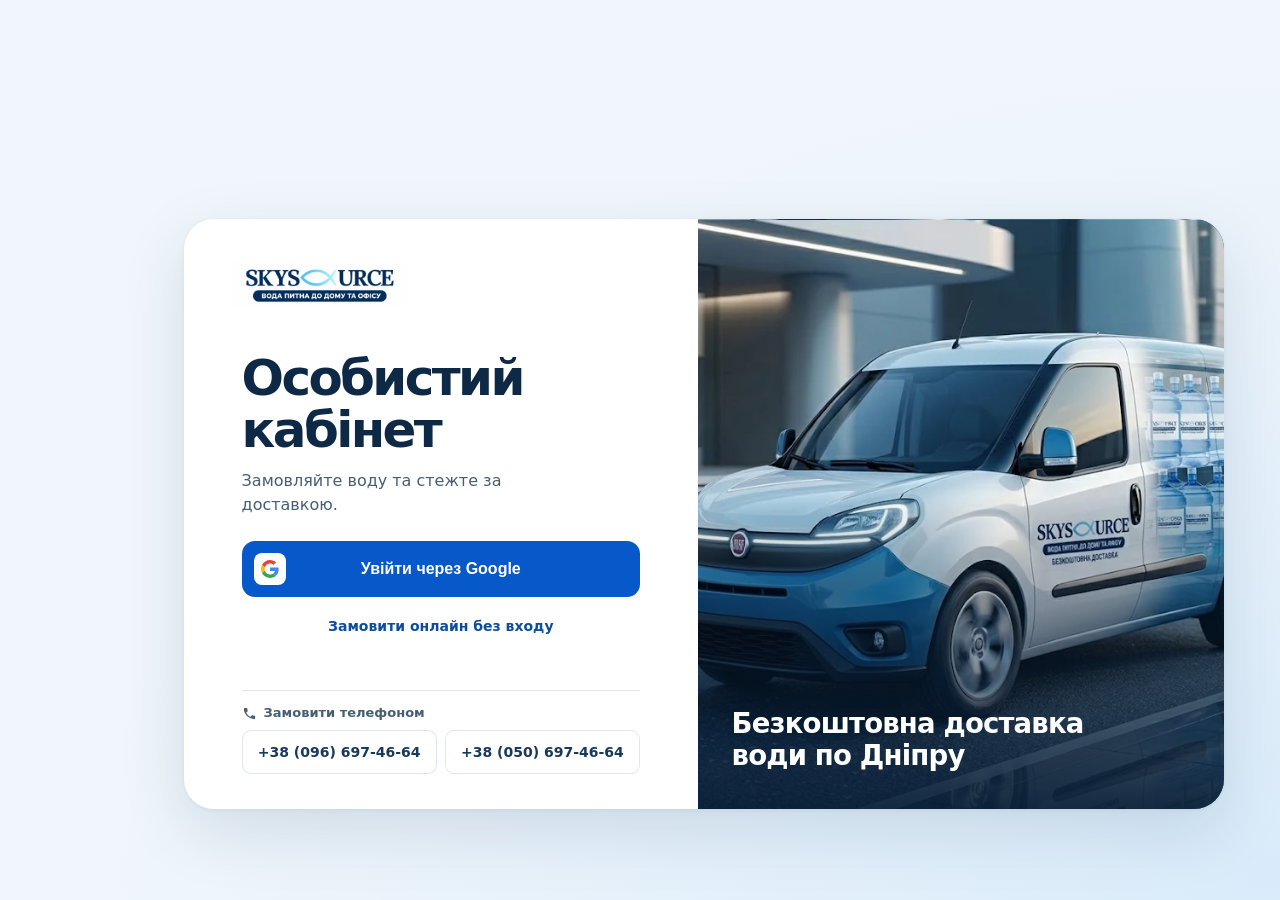
==== commit ad55bbdb: "Update index.html" ====
--- a/index.html
+++ b/index.html
@@ -87,12 +87,6 @@
         .hidden-view { display: none !important; }
         .fade-in { animation: fadeIn 0.3s ease-out forwards; }
         @keyframes fadeIn { from { opacity: 0; transform: translateY(10px); } to { opacity: 1; transform: translateY(0); } }
-
-        /* Модалка (загальна) */
-        .modal-overlay { opacity: 0; pointer-events: none; transition: opacity 0.3s ease; }
-        .modal-overlay.active { opacity: 1; pointer-events: auto; }
-        .modal-content { transform: translateY(100%); transition: transform 0.4s cubic-bezier(0.34, 1.56, 0.64, 1); }
-        .modal-content.active { transform: translateY(0); }
 
         /* =======================================
            НОВІ АНІМАЦІЇ: Хвилі для збереження
@@ -357,22 +351,6 @@
     --lk-amber-bg: #fff2db;
     color: var(--lk-text);
 }
-.dark #main-app, .dark #modal-history {
-    --lk-text: #edf5ff;
-    --lk-muted: #b5c8da;
-    --lk-link: #a2ccff;
-    --lk-line: #354863;
-    --lk-card: #152337;
-    --lk-base: #0e192a;
-    --lk-tint: #20354e;
-    --lk-blue: #1869d5;
-    --lk-blue-hover: #2477e8;
-    --lk-error: #ffadb5;
-    --lk-green: #a7efd0;
-    --lk-green-bg: #184633;
-    --lk-amber: #ffdc99;
-    --lk-amber-bg: #4b371b;
-}
 #main-app { background: var(--lk-base); }
 #main-app .lk-sidebar { width: 225px; padding: 25px 18px; background: var(--lk-card); border-color: var(--lk-line); overflow-y: auto; }
 #main-app .lk-brand { width: 144px; height: auto; max-width: 100%; }
@@ -410,7 +388,6 @@
 #main-app .lk-label { font-weight: 750; font-size: 15px; }
 #main-app .lk-detail { margin-top: 4px; color: var(--lk-muted); font-size: 14px; line-height: 1.4; overflow-wrap: anywhere; }
 #main-app .lk-address { margin-top: 17px; padding-top: 15px; border-top: 1px solid var(--lk-line); }
-#main-app .lk-rate { margin-top: 16px; color: var(--lk-muted); font-size: 12px; }
 #main-app .lk-stepper {
     display: grid; grid-template-columns: 44px minmax(30px, auto) 44px;
     flex: none; align-items: center; text-align: center;
@@ -440,12 +417,51 @@
 #main-app .lk-fields input:focus-visible { outline-offset: 2px; border-radius: 4px; }
 #main-app .lk-reviews-toolbar { display: flex; align-items: center; justify-content: space-between; gap: 8px; margin-bottom: 13px; }
 #main-app .lk-reviews-toolbar button { margin-inline-start: auto; }
+/* Спільний рух панелей дзвінка та історії */
+.lk-sheet {
+    position: fixed;
+    inset: auto 0 0;
+    width: min(100%, 520px);
+    max-width: none;
+    max-height: 88vh;
+    max-height: 88dvh;
+    margin: 0 auto;
+    padding: 0;
+    border: 0;
+    border-radius: 22px 22px 0 0;
+    transform: translateY(100%);
+    transition: transform .4s cubic-bezier(.34, 1.56, .64, 1),
+                display .4s allow-discrete, overlay .4s allow-discrete;
+}
+.lk-sheet[open] { transform: translateY(0); }
+.lk-sheet::backdrop {
+    background: rgb(15 23 42 / .4);
+    backdrop-filter: blur(4px);
+    opacity: 0;
+    transition: opacity .3s ease, display .4s allow-discrete, overlay .4s allow-discrete;
+}
+.lk-sheet[open]::backdrop { opacity: 1; }
+.lk-sheet:not([open]), .lk-sheet:not([open])::backdrop { pointer-events: none; }
+@starting-style {
+    .lk-sheet[open] { transform: translateY(100%); }
+    .lk-sheet[open]::backdrop { opacity: 0; }
+}
 #modal-history {
-    position: fixed; inset: 0; margin: auto; padding: 0; border: 1px solid var(--lk-line); border-radius: 22px;
-    width: min(calc(100% - 32px), 520px); max-width: none; overflow: hidden;
-    height: min(600px, 84vh); height: min(600px, 84dvh); max-height: none; background: var(--lk-card);
-}
-#modal-history::backdrop { background: #0c1c35a6; }
+    height: min(600px, 84vh);
+    height: min(600px, 84dvh);
+    overflow: hidden;
+    border: 1px solid var(--lk-line);
+    background: var(--lk-card);
+}
+#modal-call { overflow-y: auto; overscroll-behavior: contain; }
+@media (min-width: 768px) {
+    #modal-history {
+        inset: 0;
+        width: min(calc(100% - 32px), 520px);
+        margin: auto;
+        border-radius: 22px;
+    }
+}
 .lk-history-panel { display: flex; flex-direction: column; height: 100%; }
 .lk-history-head { display: flex; flex: none; justify-content: space-between; align-items: center; padding: 16px 20px; border-bottom: 1px solid var(--lk-line); }
 .lk-history-head h2 { font-size: 24px; font-weight: 800; letter-spacing: -.035em; }
@@ -474,7 +490,6 @@
     #main-app .lk-intro p { margin-top: 5px; font-size: 14px; }
     #main-app .lk-details, #main-app .lk-summary { padding: 13px; }
     #main-app .lk-address { margin-top: 10px; padding-top: 8px; }
-    #main-app .lk-rate { margin-top: 8px; }
     #main-app .lk-total { margin-bottom: 8px; }
     #main-app .lk-total output { font-size: 26px; }
     #main-app .lk-stepper { grid-template-columns: 44px minmax(26px, auto) 44px; }
@@ -483,8 +498,46 @@
     #main-app #display-user-name { max-width: 88px; }
     #main-app .lk-dock { gap: 3px; bottom: max(12px, env(safe-area-inset-bottom)); }
     #main-app .lk-dock button { flex: 1 1 0; min-width: 0; padding-inline: 2px; }
-    #modal-history { inset: auto 0 0; width: 100%; margin: 0; border-radius: 20px 20px 0 0; }
     .lk-history-head, .lk-history-list { padding-inline: 14px; }
+}
+/* Відгук на дії у формі замовлення */
+#main-app .lk-stepper button, #main-app .lk-primary, #main-app .lk-link,
+.lk-history-head button {
+    transition: background-color 140ms ease, transform 120ms ease;
+}
+#main-app .lk-stepper button:not(:disabled):active { transform: scale(.92); }
+#main-app .lk-primary:not(:disabled):active, #main-app .lk-link:active,
+.lk-history-head button:active { transform: translateY(1px); }
+#main-app .lk-total output { font-variant-numeric: tabular-nums; }
+#main-app #btn-confirm-order {
+    display: inline-flex;
+    align-items: center;
+    justify-content: center;
+    gap: 8px;
+}
+#main-app #btn-confirm-order[aria-busy="true"]::before {
+    content: '';
+    width: 15px;
+    height: 15px;
+    flex: none;
+    border: 2px solid rgb(255 255 255 / .42);
+    border-top-color: #fff;
+    border-radius: 50%;
+    animation: lk-spinner .7s linear infinite;
+}
+#main-app .lk-complete:not([hidden]) { animation: lk-confirmation-in 190ms ease-out; }
+@keyframes lk-spinner { to { transform: rotate(360deg); } }
+@keyframes lk-confirmation-in {
+    from { opacity: 0; transform: translateY(5px); }
+    to { opacity: 1; transform: translateY(0); }
+}
+@media (prefers-reduced-motion: reduce) {
+    .lk-sheet, .lk-sheet::backdrop, #main-app .lk-stepper button, #main-app .lk-primary,
+    #main-app .lk-link, .lk-history-head button { transition: none; }
+    #main-app .lk-stepper button:not(:disabled):active, #main-app .lk-primary:not(:disabled):active,
+    #main-app .lk-link:active, .lk-history-head button:active { transform: none; }
+    #main-app .lk-complete:not([hidden]), #main-app #btn-confirm-order[aria-busy="true"]::before,
+    #main-app.fade-in, #main-app .fade-in { animation: none; }
 }
 </style>
 <!-- Meta Pixel Code -->
@@ -514,7 +567,7 @@
     </div>
 
     <!-- ІСТОРІЯ ЗАМОВЛЕНЬ -->
-    <dialog id="modal-history" aria-labelledby="history-title">
+    <dialog id="modal-history" class="lk-sheet" aria-labelledby="history-title">
         <div class="lk-history-panel">
             <header class="lk-history-head">
                 <h2 id="history-title">Мої замовлення</h2>
@@ -531,12 +584,11 @@
     </dialog>
 
     <!-- МОДАЛЬНЕ ВІКНО: ВИБІР ТЕЛЕФОНУ (ТІЛЬКИ МОБІЛЬНІ) -->
-    <div id="modal-call" class="fixed inset-0 z-[80] flex flex-col justify-end modal-overlay md:hidden">
-        <div class="absolute inset-0 bg-slate-900/40 dark:bg-black/60 backdrop-blur-sm" id="modal-call-bg"></div>
-        <div id="modal-call-content" class="bg-gray-50 dark:bg-slate-900 w-full rounded-t-[2rem] relative z-10 flex flex-col shadow-2xl modal-content border border-white/50 dark:border-slate-700 p-6 pb-10">
+    <dialog id="modal-call" class="lk-sheet" aria-labelledby="call-title">
+        <div class="bg-gray-50 dark:bg-slate-900 w-full rounded-t-[2rem] relative z-10 flex flex-col shadow-2xl border border-white/50 dark:border-slate-700 p-6 pb-10">
             <div class="flex justify-between items-center mb-6">
-                <h3 class="text-2xl font-black text-gray-900 dark:text-white">Зателефонувати</h3>
-                <button id="btn-close-call" class="bg-gray-100 dark:bg-slate-700 hover:bg-gray-200 dark:hover:bg-slate-600 text-gray-500 dark:text-gray-300 p-2.5 rounded-full transition-colors active:scale-90">
+                <h2 id="call-title" class="text-2xl font-black text-gray-900 dark:text-white">Зателефонувати</h2>
+                <button id="btn-close-call" type="button" autofocus aria-label="Закрити вікно дзвінка" class="bg-gray-100 dark:bg-slate-700 hover:bg-gray-200 dark:hover:bg-slate-600 text-gray-500 dark:text-gray-300 p-2.5 rounded-full transition-colors active:scale-90">
                     <svg class="w-6 h-6" fill="none" stroke="currentColor" viewBox="0 0 24 24"><path stroke-linecap="round" stroke-linejoin="round" stroke-width="2" d="M6 18L18 6M6 6l12 12"></path></svg>
                 </button>
             </div>
@@ -555,7 +607,7 @@
                 </a>
             </div>
         </div>
-    </div>
+    </dialog>
 
     <div class="app-wrapper">
 
@@ -676,22 +728,13 @@
                     <div class="pointer-events-auto flex items-center gap-2 md:gap-4">
                         <img src="https://i.ibb.co/Y7jCqPDF/c660937a-9272-4146-82e4-074b94f35d73.png" alt="Sky Source" class="lk-brand md:hidden object-contain rounded-md">
                         
-                        <button id="theme-toggle" type="button" aria-label="Змінити тему" class="w-10 h-10 flex items-center justify-center bg-white/90 dark:bg-slate-800/90 backdrop-blur-md rounded-full shadow-sm border border-gray-100 dark:border-slate-700 transition-all hover:shadow-md active:scale-95 text-gray-600 dark:text-gray-300">
-                            <svg id="icon-sun" class="w-5 h-5 block dark:hidden" fill="none" stroke="currentColor" stroke-width="2" viewBox="0 0 24 24">
-                                <path stroke-linecap="round" stroke-linejoin="round" d="M12 3v2.25m6.364.386l-1.591 1.591M21 12h-2.25m-.386 6.364l-1.591-1.591M12 18.75V21m-4.773-2.773l-1.591 1.591M5.25 12H3m4.227-4.773L5.636 5.636M15.75 12a3.75 3.75 0 11-7.5 0 3.75 3.75 0 017.5 0z" />
-                            </svg>
-                            <svg id="icon-moon" class="w-5 h-5 hidden dark:block" fill="none" stroke="currentColor" stroke-width="2" viewBox="0 0 24 24">
-                                <path stroke-linecap="round" stroke-linejoin="round" d="M21.752 15.002A9.718 9.718 0 0118 15.75c-5.385 0-9.75-4.365-9.75-9.75 0-1.33.266-2.597.748-3.752A9.753 9.753 0 003 11.25C3 16.635 7.365 21 12.75 21a9.753 9.753 0 009.002-5.998z" />
-                            </svg>
-                        </button>
-
                         <div id="pc-header-title-container" class="hidden md:flex items-center gap-4 transition-opacity duration-300 opacity-0">
                             <h2 id="pc-header-title" class="text-4xl font-black text-gray-900 dark:text-white tracking-tight"></h2>
                             <div id="pc-avg-rating" class="hidden items-center bg-white/80 dark:bg-slate-800/80 backdrop-blur-md px-3 py-1.5 rounded-xl shadow-sm border border-gray-100 dark:border-slate-700"></div>
                         </div>
                     </div>
                     
-                    <button id="btn-open-history" type="button" aria-haspopup="dialog" class="pointer-events-auto flex items-center gap-3 bg-white/90 dark:bg-slate-800/90 backdrop-blur-md px-4 py-2 rounded-full shadow-sm border border-gray-100 dark:border-slate-700 hover:shadow-md transition-all active:scale-95 ml-auto">
+                    <button id="btn-open-history" type="button" aria-haspopup="dialog" aria-controls="modal-history" class="pointer-events-auto flex items-center gap-3 bg-white/90 dark:bg-slate-800/90 backdrop-blur-md px-4 py-2 rounded-full shadow-sm border border-gray-100 dark:border-slate-700 hover:shadow-md transition-all active:scale-95 ml-auto">
                         <div id="header-avatar-container" class="w-6 h-6 bg-blue-100 dark:bg-slate-700 rounded-full flex items-center justify-center text-xs overflow-hidden shrink-0">
                             <span id="header-avatar-icon">👤</span>
                             <img id="header-avatar-img" alt="" class="w-full h-full object-cover hidden">
@@ -716,7 +759,7 @@
                                 <div class="lk-row">
                                     <div>
                                         <p class="lk-label">Кількість бутлів</p>
-                                        <p id="order-summary-rate" class="lk-detail">1 бутель — 100 ₴</p>
+                                        <p class="lk-detail">100 ₴ за бутель</p>
                                     </div>
                                     <div class="lk-stepper" role="group" aria-label="Кількість бутлів">
                                         <button type="button" id="btn-qty-minus" aria-label="Зменшити кількість" disabled>−</button>
@@ -731,7 +774,6 @@
                                     </div>
                                     <button type="button" id="btn-change-address" class="lk-link">Змінити</button>
                                 </div>
-                                <p class="lk-rate">Від 2 бутлів — по 90 ₴</p>
                             </div>
                             <div class="lk-summary">
                                 <div class="lk-total">
@@ -842,9 +884,9 @@
 
             <!-- BOTTOM NAVIGATION (ТІЛЬКИ МОБІЛЬНІ - DOCK STYLE) -->
             <div class="lk-dock md:hidden fixed bottom-5 left-4 right-4 bg-white/90 dark:bg-slate-900/90 backdrop-blur-xl border border-gray-100/50 dark:border-slate-700/50 shadow-[0_20px_40px_-10px_rgba(0,0,0,0.1)] dark:shadow-[0_20px_40px_-10px_rgba(0,0,0,0.5)] rounded-[2rem] p-1.5 flex justify-between items-center z-50">
-                <button id="btn-open-call" class="flex flex-col items-center justify-center p-2 text-green-500 w-[70px] h-[60px] rounded-2xl active:scale-90 transition-transform">
+                <button id="btn-open-call" type="button" aria-haspopup="dialog" aria-controls="modal-call" class="flex flex-col items-center justify-center p-2 text-green-500 w-[70px] h-[60px] rounded-2xl active:scale-90 transition-transform">
                     <svg class="w-6 h-6 mb-1" fill="currentColor" viewBox="0 0 24 24"><path d="M6.62 10.79c1.44 2.83 3.76 5.14 6.59 6.59l2.2-2.2c.27-.27.67-.36 1.02-.24 1.12.37 2.33.57 3.57.57.55 0 1 .45 1 1V20c0 .55-.45 1-1 1-9.39 0-17-7.61-17-17 0-.55.45-1 1-1h3.5c.55 0 1 .45 1 1 0 1.25.2 2.45.57 3.57.11.35.03.74-.25 1.02l-2.2 2.2z"/></svg>
-                    <span class="text-[10px] font-bold">Виклик</span>
+                    <span class="text-[10px] font-bold">Дзвінок</span>
                 </button>
                 <button class="nav-item flex flex-col items-center justify-center p-2 text-blue-600 dark:text-blue-400 bg-blue-50 dark:bg-blue-900/30 w-[70px] h-[60px] rounded-2xl transition-all duration-300 active:scale-90 scale-105" data-target="tab-home">
                     <svg class="w-6 h-6 mb-1" fill="none" stroke="currentColor" viewBox="0 0 24 24"><path stroke-linecap="round" stroke-linejoin="round" stroke-width="2" d="M3 12l2-2m0 0l7-7 7 7M5 10v10a1 1 0 001 1h3m10-11l2 2m-2-2v10a1 1 0 01-1 1h-3m-6 0a1 1 0 001-1v-4a1 1 0 011-1h2a1 1 0 011 1v4a1 1 0 001 1m-6 0h6"></path></svg>
@@ -885,7 +927,8 @@
 
         // Захист від вставки HTML у відгуках / історії
         const esc = v => String(v ?? '').replace(/[&<>"']/g, c => ({ '&': '&amp;', '<': '&lt;', '>': '&gt;', '"': '&quot;', "'": '&#39;' }[c]));
-        const calcPrice = q => (q === 1 ? 100 : q * 90);
+        const UNIT_PRICE = 100;
+        const calcPrice = quantity => quantity * UNIT_PRICE;
 
         let currentUser = null;
         let hasUnsavedChanges = false;
@@ -894,16 +937,6 @@
 
         document.addEventListener('DOMContentLoaded', () => {
             
-            // --- ТЕМА ---
-            const themeToggle = document.getElementById('theme-toggle');
-            document.documentElement.classList.toggle('dark', localStorage.getItem('theme') === 'dark');
-            themeToggle.setAttribute('aria-pressed', String(document.documentElement.classList.contains('dark')));
-            themeToggle.addEventListener('click', () => {
-                const isDark = document.documentElement.classList.toggle('dark');
-                localStorage.setItem('theme', isDark ? 'dark' : 'light');
-                themeToggle.setAttribute('aria-pressed', String(isDark));
-            });
-
             // --- УВЕДОМЛЕНИЯ ---
             const toast = document.getElementById('toast');
             const toastMsg = document.getElementById('toast-msg');
@@ -955,6 +988,7 @@
                 } else {
                     currentUser = null;
                     closeHistory();
+                    if (modalCall.open) modalCall.close();
                     resetOrder();
                     switchAuthScreen('screen-login');
                 }
@@ -1155,26 +1189,30 @@
             const orderPlus = document.getElementById('btn-qty-plus');
             const orderSubmit = document.getElementById('btn-confirm-order');
             const orderError = document.getElementById('order-error');
+            const orderTotal = document.getElementById('display-price');
+            const reduceMotion = window.matchMedia('(prefers-reduced-motion: reduce)');
+            let totalAnimation;
             const currency = new Intl.NumberFormat('uk-UA');
             const orderDate = new Intl.DateTimeFormat('uk-UA', {
                 dateStyle: 'medium', timeStyle: 'short', timeZone: 'Europe/Kyiv'
             });
             const formatMoney = value => currency.format(value) + ' ₴';
-            const maxQuantity = Math.floor(Number.MAX_SAFE_INTEGER / 100);
+            const maxQuantity = Math.floor(Number.MAX_SAFE_INTEGER / UNIT_PRICE);
 
             function updateOrderSummary() {
                 document.getElementById('display-qty').textContent = currency.format(orderQty);
-                document.getElementById('display-price').textContent = formatMoney(calcPrice(orderQty));
+                orderTotal.textContent = formatMoney(calcPrice(orderQty));
                 document.getElementById('order-summary-address').textContent = localStorage.getItem('app_address') || 'Додайте адресу у профілі';
-                document.getElementById('order-summary-rate').textContent = orderQty === 1 ? '1 бутель — 100 ₴' : '90 ₴ за бутель';
                 orderMinus.disabled = orderQty <= 1 || Boolean(orderRequest);
                 orderPlus.disabled = orderQty >= maxQuantity || Boolean(orderRequest);
                 orderSubmit.disabled = Boolean(orderRequest);
+                orderSubmit.setAttribute('aria-busy', String(Boolean(orderRequest)));
                 orderSubmit.textContent = orderRequest ? 'Оформлюємо…' : 'Оформити замовлення';
             }
 
-            function resetOrder(quantity = 1) {
-                orderQty = quantity;
+            function resetOrder() {
+                totalAnimation?.cancel();
+                orderQty = 1;
                 orderRequest = null;
                 orderForm.hidden = false;
                 orderComplete.hidden = true;
@@ -1182,8 +1220,20 @@
                 updateOrderSummary();
             }
 
-            orderMinus.onclick = () => { orderQty--; updateOrderSummary(); };
-            orderPlus.onclick = () => { orderQty++; updateOrderSummary(); };
+            function changeQuantity(delta) {
+                orderQty += delta;
+                updateOrderSummary();
+                if (!reduceMotion.matches && typeof orderTotal.animate === 'function') {
+                    totalAnimation?.cancel();
+                    totalAnimation = orderTotal.animate(
+                        [{ opacity: .7, transform: 'translateY(3px)' }, { opacity: 1, transform: 'translateY(0)' }],
+                        { duration: 170, easing: 'ease-out' }
+                    );
+                }
+            }
+
+            orderMinus.onclick = () => changeQuantity(-1);
+            orderPlus.onclick = () => changeQuantity(1);
             document.getElementById('btn-new-order').onclick = () => {
                 resetOrder();
                 document.getElementById('lk-home-title').focus();
@@ -1250,19 +1300,6 @@
                 if (modalHistory.open) modalHistory.close();
             }
 
-            function repeatOrder(quantity) {
-                if (orderRequest) {
-                    closeHistory();
-                    showToast('Зачекайте, поки оформиться поточне замовлення', 'error');
-                    return;
-                }
-                closeHistory();
-                if (!navigateTab('tab-home')) return;
-                resetOrder(quantity);
-                document.getElementById('lk-home-title').focus();
-                showToast('Кількість відновлено. Перевірте адресу й суму.');
-            }
-
             function timestampMillis(value) {
                 const millis = typeof value === 'number' ? value : value?.toMillis?.();
                 return Number.isFinite(millis) && Math.abs(millis) <= 8.64e15 ? millis : 0;
@@ -1272,7 +1309,7 @@
                 const delivered = order.status === 'archived' || order.status === 'completed';
                 const quantity = Number(order.quantity);
                 const total = Number(order.totalPrice);
-                const canRepeat = Number.isSafeInteger(quantity) && quantity >= 1 && quantity <= maxQuantity;
+                const hasQuantity = Number.isSafeInteger(quantity) && quantity >= 1;
                 const item = document.createElement('article');
                 item.className = 'lk-history-item';
                 const header = document.createElement('header');
@@ -1285,7 +1322,7 @@
                     description.append(time);
                 }
                 const title = document.createElement('h3');
-                title.textContent = (canRepeat ? currency.format(quantity) + ' бут.' : 'Замовлення')
+                title.textContent = (hasQuantity ? currency.format(quantity) + ' бут.' : 'Замовлення')
                     + (order.totalPrice != null && Number.isFinite(total) ? ' · ' + formatMoney(total) : '');
                 description.append(title);
                 const badge = document.createElement('span');
@@ -1296,14 +1333,6 @@
                 address.className = 'lk-history-address';
                 address.textContent = order.address || '';
                 item.append(header, address);
-                if (canRepeat) {
-                    const repeat = document.createElement('button');
-                    repeat.type = 'button';
-                    repeat.className = 'lk-link';
-                    repeat.textContent = 'Повторити';
-                    repeat.addEventListener('click', () => repeatOrder(quantity));
-                    item.append(repeat);
-                }
                 return item;
             }
 
@@ -1336,17 +1365,19 @@
             document.getElementById('btn-order-history').onclick = openHistory;
             document.getElementById('btn-close-history').onclick = closeHistory;
             historyRetry.onclick = openHistory;
-            modalHistory.addEventListener('click', event => {
-                if (event.target === modalHistory) closeHistory();
-            });
-
-            // --- ВИКЛИК (МОДАЛКА) ---
+            // --- ДЗВІНОК ---
             const modalCall = document.getElementById('modal-call');
-            const modalCallBg = document.getElementById('modal-call-bg');
-            const modalCallContent = document.getElementById('modal-call-content');
-            document.getElementById('btn-open-call').onclick = () => { modalCall.classList.add('active'); modalCallContent.classList.add('active'); };
-            function closeCall() { modalCall.classList.remove('active'); modalCallContent.classList.remove('active'); }
-            document.getElementById('btn-close-call').onclick = closeCall; modalCallBg.onclick = closeCall;
+            document.getElementById('btn-open-call').onclick = () => modalCall.showModal();
+            document.getElementById('btn-close-call').onclick = () => modalCall.close();
+            for (const dialog of [modalHistory, modalCall]) {
+                dialog.addEventListener('click', event => {
+                    if (event.target !== dialog) return;
+                    const bounds = dialog.getBoundingClientRect();
+                    const outside = event.clientX < bounds.left || event.clientX >= bounds.right
+                        || event.clientY < bounds.top || event.clientY >= bounds.bottom;
+                    if (outside) dialog.close();
+                });
+            }
 
             // --- ВІДГУКИ ТА РЕЙТИНГ (ІЗ FIRESTORE) ---
             const modalReview = document.getElementById('modal-add-review');
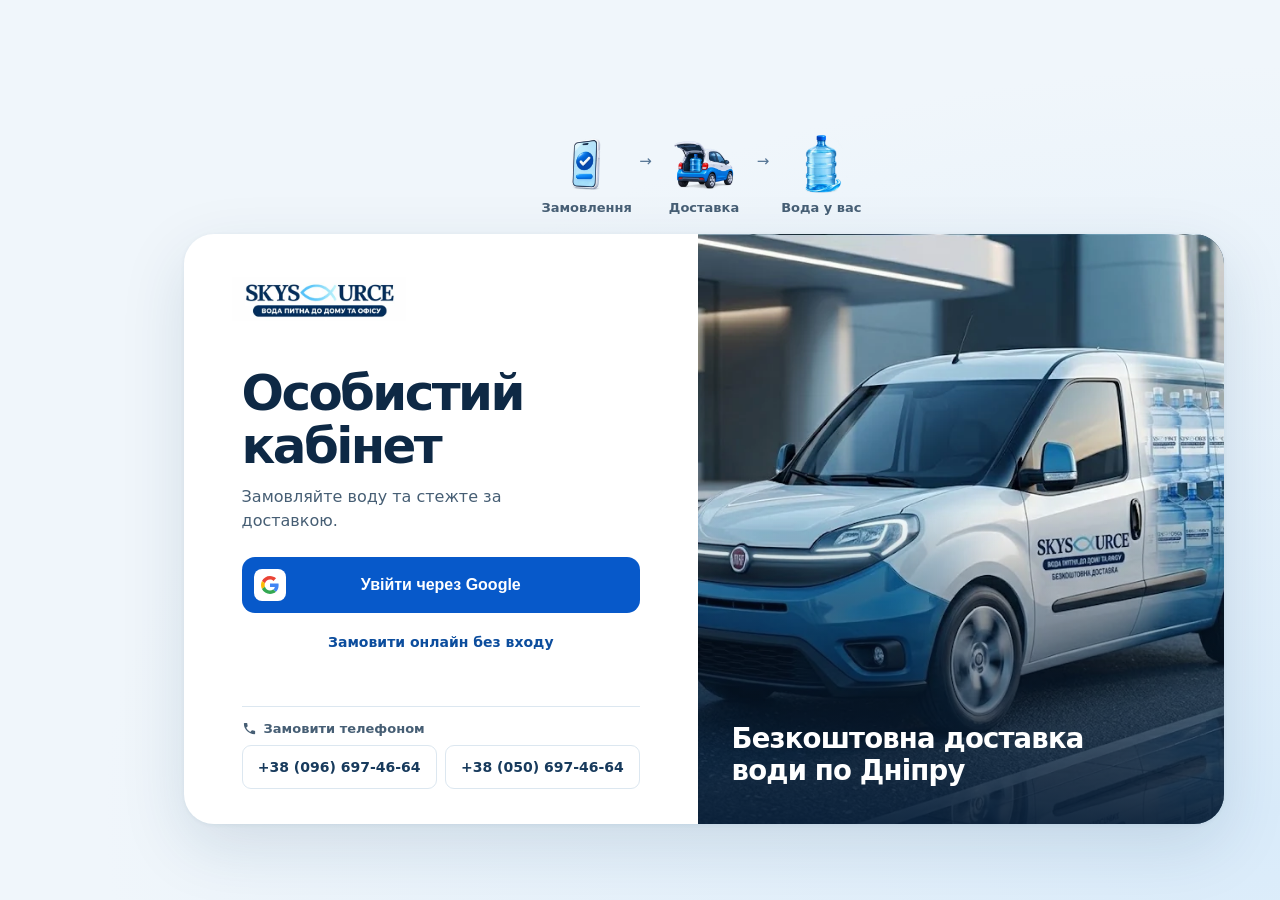
==== commit b60510e2: "Illustrate the three steps of water delivery on sign-in" ====
--- a/index.html
+++ b/index.html
@@ -162,16 +162,59 @@
           overflow: auto;
           display: grid;
           place-items: safe center;
-          padding: clamp(20px, 5vw, 64px);
+          padding: clamp(12px, 3svh, 28px) clamp(20px, 5vw, 64px);
           background: var(--login-backdrop);
         }
         .sky-login-view h1, .sky-login-view p { margin: 0; }
         .sky-login-view a:focus-visible, .sky-login-view button:focus-visible { outline: 2px solid var(--blue); outline-offset: 3px; }
+        .sky-login-view .login-layout {
+          display: grid;
+          justify-items: center;
+          gap: clamp(10px, 2svh, 18px);
+          width: min(100%, 1040px);
+          min-width: 0;
+        }
+        .sky-login-view .login-flow {
+          display: grid;
+          grid-template-columns: repeat(3, minmax(0, 1fr));
+          gap: 12px;
+          width: min(100%, 340px);
+          margin: 0;
+          padding: 0;
+          list-style: none;
+        }
+        .sky-login-view .login-step {
+          position: relative;
+          display: grid;
+          justify-items: center;
+          align-content: start;
+          gap: 2px;
+          color: var(--muted);
+          font-size: 13px;
+          font-weight: 700;
+          line-height: 1.25;
+          text-align: center;
+        }
+        .sky-login-view .login-step img {
+          display: block;
+          width: clamp(42px, 11svh, 68px);
+          height: auto;
+        }
+        .sky-login-view .login-flow-arrow {
+          position: absolute;
+          inset-inline-end: -12px;
+          top: clamp(10px, 3.6svh, 22px);
+          width: 12px;
+          color: #547494;
+          font-size: 15px;
+          font-weight: 500;
+        }
         .sky-login-view .shell {
           display: grid;
           grid-template-columns: minmax(0, 1fr) minmax(0, 1.025fr);
-          width: min(100%, 1040px);
-          min-height: 590px;
+          width: 100%;
+          min-height: 530px;
+          min-height: clamp(410px, calc(100svh - 146px), 590px);
           min-width: 0;
           overflow: hidden;
           border-radius: 30px;
@@ -323,6 +366,15 @@
           .sky-login-view .phone { font-size: 13px; padding-inline: 4px; }
           .sky-login-view .photo { display: none; }
         }
+        @media (max-width: 800px) and (max-height: 570px) {
+          .sky-login-view .login-layout { gap: 10px; }
+          .sky-login-view .login-step img { width: clamp(34px, 9svh, 50px); }
+          .sky-login-view .login-flow-arrow { top: 11px; }
+          .sky-login-view .panel { padding-block: 19px 15px; }
+          .sky-login-view .login { padding-block: 16px 8px; }
+          .sky-login-view .google { margin-top: 12px; }
+          .sky-login-view .phone-order { padding-top: 8px; }
+        }
         @media (max-width: 345px) {
           .sky-login-view { padding: 12px; }
           .sky-login-view .panel { padding-inline: 17px; }
@@ -376,6 +428,12 @@
 }
 #main-app .lk-page { width: min(100%, 675px); margin-inline: auto; }
 #main-app .lk-intro { margin-bottom: 23px; }
+#main-app .lk-delivery-car {
+    display: block;
+    width: clamp(112px, 14vw, 166px);
+    height: auto;
+    margin: 0 auto 9px;
+}
 #main-app .lk-intro h1 { margin: 0; font-size: clamp(30px, 4.3vw, 48px); line-height: 1.04; font-weight: 800; letter-spacing: -.045em; }
 #main-app .lk-intro p { margin-top: 9px; color: var(--lk-muted); font-size: 15px; }
 #main-app .lk-card {
@@ -485,7 +543,8 @@
     #main-app .lk-total { display: flex; align-items: center; justify-content: space-between; }
 }
 @media (max-width: 767px) {
-    #main-app .lk-home { padding: 83px 14px 105px; }
+    #main-app .lk-home { padding: 66px 14px 105px; }
+    #main-app .lk-delivery-car { width: 112px; margin-bottom: 7px; }
     #main-app .lk-intro { margin-bottom: 14px; }
     #main-app .lk-intro p { margin-top: 5px; font-size: 14px; }
     #main-app .lk-details, #main-app .lk-summary { padding: 13px; }
@@ -616,6 +675,23 @@
         =========================================== -->
         <div id="auth-flow" class="w-full h-full flex flex-col md:flex-row bg-transparent z-50">
             <div id="screen-login" class="sky-login-view fade-in">
+              <div class="login-layout">
+                <ol class="login-flow" aria-label="Як замовити воду">
+                  <li class="login-step">
+                    <img src="assets/login-order.webp" width="240" height="240" alt="" decoding="async">
+                    <span>Замовлення</span>
+                    <span class="login-flow-arrow" aria-hidden="true">→</span>
+                  </li>
+                  <li class="login-step">
+                    <img src="assets/login-delivery.webp" width="240" height="240" alt="" decoding="async">
+                    <span>Доставка</span>
+                    <span class="login-flow-arrow" aria-hidden="true">→</span>
+                  </li>
+                  <li class="login-step">
+                    <img src="assets/login-water.webp" width="240" height="240" alt="" decoding="async">
+                    <span>Вода у вас</span>
+                  </li>
+                </ol>
                 <main class="shell">
                   <section class="panel" aria-labelledby="login-title">
                     <img class="brand" src="[data-uri]" alt="Sky Source" width="480" height="120">
@@ -647,6 +723,7 @@
                     <p>Безкоштовна доставка води по Дніпру</p>
                   </aside>
                 </main>
+              </div>
             </div>
             
             <!-- Ліва колонка (Форми) -->
@@ -737,7 +814,7 @@
                     <button id="btn-open-history" type="button" aria-haspopup="dialog" aria-controls="modal-history" class="pointer-events-auto flex items-center gap-3 bg-white/90 dark:bg-slate-800/90 backdrop-blur-md px-4 py-2 rounded-full shadow-sm border border-gray-100 dark:border-slate-700 hover:shadow-md transition-all active:scale-95 ml-auto">
                         <div id="header-avatar-container" class="w-6 h-6 bg-blue-100 dark:bg-slate-700 rounded-full flex items-center justify-center text-xs overflow-hidden shrink-0">
                             <span id="header-avatar-icon">👤</span>
-                            <img id="header-avatar-img" alt="" class="w-full h-full object-cover hidden">
+                            <img id="header-avatar-img" alt="" referrerpolicy="no-referrer" class="w-full h-full object-cover hidden">
                         </div>
                         <div class="flex flex-col items-start">
                             <span id="display-user-name" class="text-xs font-black text-gray-900 dark:text-white leading-none mb-0.5"></span>
@@ -747,9 +824,10 @@
                 </div>
 
                 <!-- ВКЛАДКА: ЗАМОВЛЕННЯ -->
-                <section id="tab-home" class="lk-home fade-in" aria-labelledby="lk-home-title">
+                <section id="tab-home" class="lk-home no-scrollbar fade-in" aria-labelledby="lk-home-title">
                     <div class="lk-page">
                         <header class="lk-intro">
+                            <img class="lk-delivery-car" src="assets/delivery-car.webp" width="480" height="320" alt="" decoding="async">
                             <h1 id="lk-home-title" tabindex="-1">Замовити воду</h1>
                             <p>Безкоштовна доставка по Дніпру</p>
                         </header>
@@ -807,8 +885,12 @@
                     <div class="lk-reviews-toolbar shrink-0">
                         <button id="btn-show-add-review" class="lk-primary" type="button">Залишити відгук</button>
                     </div>
-                    <div id="reviews-list" class="flex-1 overflow-y-auto no-scrollbar grid grid-cols-1 md:grid-cols-2 gap-5 content-start pr-1">
-                        <div class="text-center mt-12 text-gray-500 w-full col-span-full">Завантаження відгуків...</div>
+                    <div class="flex-1 min-h-0 overflow-y-auto no-scrollbar pr-1">
+                        <div id="reviews-state" class="rounded-2xl border border-slate-200 bg-white p-5 text-center">
+                            <p id="reviews-status" class="text-sm text-slate-600" role="status">Завантаження відгуків…</p>
+                            <button id="btn-retry-reviews" class="lk-link mt-1" type="button" hidden>Спробувати ще раз</button>
+                        </div>
+                        <div id="reviews-list" class="grid grid-cols-1 md:grid-cols-2 gap-5 content-start"></div>
                     </div>
                     
                 </div>
@@ -818,16 +900,14 @@
                     <h3 class="text-3xl font-black text-gray-900 dark:text-white mb-8 shrink-0 md:hidden">Профіль</h3>
                     <div class="lk-fields flex-1 overflow-y-auto no-scrollbar space-y-4 max-w-2xl w-full pr-1 pb-4">
                         <div class="flex items-center gap-5 w-full mb-6">
-                            <div id="settings-avatar-wrapper" class="w-20 h-20 rounded-full bg-blue-100 dark:bg-slate-800 border-2 border-blue-500 overflow-hidden flex items-center justify-center cursor-pointer relative group shrink-0">
+                            <div class="w-20 h-20 rounded-full bg-blue-100 dark:bg-slate-800 border-2 border-blue-500 overflow-hidden flex items-center justify-center shrink-0">
                                 <span id="settings-avatar-icon" class="text-3xl">👤</span>
-                                <img id="settings-avatar-img" alt="" class="w-full h-full object-cover hidden">
-                                <div class="absolute inset-0 bg-black/50 hidden group-hover:flex items-center justify-center text-white text-[10px] font-bold transition-all uppercase tracking-wider">Змінити</div>
+                                <img id="settings-avatar-img" alt="" referrerpolicy="no-referrer" class="w-full h-full object-cover hidden">
                             </div>
                             <div>
                                 <h4 class="text-xl font-black text-gray-900 dark:text-white" id="settings-display-name">Користувач</h4>
-                                <p class="text-sm text-gray-500 dark:text-gray-400">Натисніть на фото, щоб оновити</p>
+                                <p class="text-sm text-gray-500 dark:text-gray-400">Фото з облікового запису Google</p>
                             </div>
-                            <input type="file" id="avatar-upload-input" accept="image/*" class="hidden">
                         </div>
 
                         <div class="flex flex-col md:flex-row gap-4 w-full">
@@ -968,21 +1048,17 @@
                                 localStorage.setItem('app_name', data.name || user.displayName || '');
                                 localStorage.setItem('app_phone', data.phone);
                                 localStorage.setItem('app_address', data.address);
-                                localStorage.setItem('app_avatar', data.avatar || user.photoURL || '');
                                 initAppUI();
                             } else {
                                 localStorage.setItem('app_name', data.name || user.displayName || '');
-                                localStorage.setItem('app_avatar', data.avatar || user.photoURL || '');
                                 switchAuthScreen('screen-address');
                             }
                         } else {
                             localStorage.setItem('app_name', user.displayName || '');
-                            localStorage.setItem('app_avatar', user.photoURL || '');
                             switchAuthScreen('screen-address');
                         }
                     } catch (error) {
                         localStorage.setItem('app_name', user.displayName || '');
-                        localStorage.setItem('app_avatar', user.photoURL || '');
                         switchAuthScreen('screen-address');
                     }
                 } else {
@@ -1030,44 +1106,30 @@
                 localStorage.setItem('app_name', n); localStorage.setItem('app_phone', p);
                 if (currentUser) {
                     try {
-                        await setDoc(doc(db, "users", currentUser.uid), { name: n, phone: p, address: localStorage.getItem('app_address'), avatar: localStorage.getItem('app_avatar') }, { merge: true });
+                        await setDoc(doc(db, "users", currentUser.uid), { name: n, phone: p, address: localStorage.getItem('app_address'), avatar: googleAvatarUrl() }, { merge: true });
                         initAppUI();
                     } catch (error) { showToast("Помилка БД! Перевірте Rules", "error"); }
                 }
             };
             document.getElementById('btn-logout').onclick = () => { signOut(auth); localStorage.clear(); };
 
-            // --- АВАТАР (IMGBB) ---
-            const avatarUploadInput = document.getElementById('avatar-upload-input');
-            document.getElementById('settings-avatar-wrapper').addEventListener('click', () => { avatarUploadInput.click(); });
-            avatarUploadInput.addEventListener('change', async (e) => {
-                const file = e.target.files[0]; if(!file) return;
-                const IMGBB_API_KEY = 'd7aec9ed693c8efb3fb88781683399e0'; 
-                const formData = new FormData(); formData.append('image', file);
-                try {
-                    showToast('Завантаження фото...', 'success');
-                    const res = await fetch(`https://api.imgbb.com/1/upload?expiration=0&key=${IMGBB_API_KEY}`, { method: 'POST', body: formData });
-                    const data = await res.json();
-                    if(data.success) {
-                        localStorage.setItem('app_avatar', data.data.url);
-                        updateAvatarUI();
-                        if (currentUser) await setDoc(doc(db, "users", currentUser.uid), { avatar: data.data.url }, { merge: true });
-                        showToast('Фото успішно оновлено!', 'success');
-                    } else showToast('Помилка завантаження фото', 'error');
-                } catch(error) { showToast('Помилка мережі', 'error'); }
-            });
+            function googleAvatarUrl() {
+                return currentUser?.providerData?.find(account => account.providerId === 'google.com')?.photoURL || '';
+            }
 
             function updateAvatarUI() {
-                const avatarUrl = localStorage.getItem('app_avatar');
-                const headerImg = document.getElementById('header-avatar-img'); const headerIcon = document.getElementById('header-avatar-icon');
-                const settingsImg = document.getElementById('settings-avatar-img'); const settingsIcon = document.getElementById('settings-avatar-icon');
-                if (avatarUrl) {
-                    headerImg.src = avatarUrl; settingsImg.src = avatarUrl;
-                    headerImg.classList.remove('hidden'); settingsImg.classList.remove('hidden');
-                    headerIcon.classList.add('hidden'); settingsIcon.classList.add('hidden');
-                } else {
-                    headerImg.classList.add('hidden'); settingsImg.classList.add('hidden');
-                    headerIcon.classList.remove('hidden'); settingsIcon.classList.remove('hidden');
+                const avatarUrl = googleAvatarUrl();
+                for (const slot of ['header', 'settings']) {
+                    const img = document.getElementById(slot + '-avatar-img');
+                    const icon = document.getElementById(slot + '-avatar-icon');
+                    img.onerror = () => {
+                        img.classList.add('hidden');
+                        icon.classList.remove('hidden');
+                    };
+                    img.classList.toggle('hidden', !avatarUrl);
+                    icon.classList.toggle('hidden', Boolean(avatarUrl));
+                    if (avatarUrl) img.src = avatarUrl;
+                    else img.removeAttribute('src');
                 }
             }
 
@@ -1114,7 +1176,7 @@
                 if(!n || p.replace(/\D/g, '').length < 12 || !a) { showToast('Перевірте ім\'я, повний телефон та адресу', 'error'); return; }
                 if(currentUser) {
                     try {
-                        await setDoc(doc(db, "users", currentUser.uid), {name: n, phone: p, address: a, avatar: localStorage.getItem('app_avatar'), timestamp: Date.now() }, { merge: true });
+                        await setDoc(doc(db, "users", currentUser.uid), {name: n, phone: p, address: a, avatar: googleAvatarUrl(), timestamp: Date.now() }, { merge: true });
                         localStorage.setItem('app_name', n); localStorage.setItem('app_phone', p); localStorage.setItem('app_address', a);
                         updateOrderSummary();
                         document.getElementById('display-user-name').innerText = n;
@@ -1426,43 +1488,69 @@
                 pcAvg.innerHTML = avgStarsHtml;
             }
 
+            const reviewsState = document.getElementById('reviews-state');
+            const reviewsStatus = document.getElementById('reviews-status');
+            const reviewsList = document.getElementById('reviews-list');
+            const retryReviews = document.getElementById('btn-retry-reviews');
+            let reviewsRequest = 0;
+
             async function loadReviewsFromDB() {
-                const list = document.getElementById('reviews-list');
+                const request = ++reviewsRequest;
+                const mobileRating = document.getElementById('mobile-avg-rating');
+                mobileRating.classList.add('hidden');
+                mobileRating.classList.remove('flex');
+                document.getElementById('pc-avg-rating').replaceChildren();
+                reviewsList.replaceChildren();
+                reviewsState.hidden = false;
+                reviewsStatus.textContent = 'Завантаження відгуків…';
+                retryReviews.hidden = true;
+
                 try {
-                    // Зчитуємо всі відгуки та сортуємо на клієнті
-                    const querySnapshot = await getDocs(collection(db, "reviews"));
-                    let reviews = [];
-                    // approved === false — відгук ще на модерації і на сайті не показується
-                    querySnapshot.forEach(doc => { const r = doc.data(); if (r.approved !== false) reviews.push(r); });
-                    reviews.sort((a, b) => (b.timestamp || 0) - (a.timestamp || 0));
+                    const published = query(collection(db, 'reviews'), where('approved', '==', true));
+                    const snapshot = await getDocs(published);
+                    if (request !== reviewsRequest) return;
+                    const reviews = [];
+                    snapshot.forEach(entry => {
+                        const review = entry.data();
+                        if (review.approved !== true || typeof review.text !== 'string' || !review.text.trim()) return;
+                        const rating = Number.parseInt(review.rating, 10);
+                        reviews.push({
+                            name: review.name || 'Користувач',
+                            text: review.text.trim(),
+                            rating: rating >= 1 && rating <= 5 ? rating : 5,
+                            timestamp: timestampMillis(review.timestamp)
+                        });
+                    });
+                    reviews.sort((a, b) => b.timestamp - a.timestamp);
 
                     if (reviews.length === 0) {
-                        list.innerHTML = '<div class="text-center mt-12 text-gray-400 w-full col-span-full font-bold">Немає відгуків. Будьте першим!</div>';
+                        reviewsStatus.textContent = 'Поки що немає опублікованих відгуків.';
                         return;
                     }
 
                     updateAverageRatingUI(reviews);
-                    list.innerHTML = reviews.map(r => {
-                        let dateStr = "Нещодавно";
-                        if (r.timestamp) {
-                            const dateObj = new Date(r.timestamp);
-                            dateStr = dateObj.toLocaleDateString('uk-UA');
-                        }
+                    reviewsList.innerHTML = reviews.map(review => {
+                        const date = review.timestamp ? new Date(review.timestamp).toLocaleDateString('uk-UA') : '';
                         return `
-                        <div class="bg-white dark:bg-slate-800 p-6 rounded-[1.5rem] border border-gray-100 dark:border-slate-700 shadow-sm">
-                            <div class="flex justify-between items-end mb-1">
-                                <span class="font-black text-gray-900 dark:text-white text-lg">${esc(r.name)}</span>
-                                <span class="text-[9px] text-gray-400 font-bold uppercase tracking-wider">${dateStr}</span>
+                        <article class="bg-white p-6 rounded-[1.5rem] border border-gray-100 shadow-sm">
+                            <div class="flex justify-between items-start gap-3 mb-1">
+                                <h4 class="font-black text-gray-900 break-words min-w-0">${esc(review.name)}</h4>
+                                <span class="text-xs text-gray-500 shrink-0">${date}</span>
                             </div>
-                            ${generateStarsHtml(Math.min(5, parseInt(r.rating) || 5))}
-                            <p class="text-gray-600 dark:text-gray-300 text-sm font-medium whitespace-pre-line">${esc(r.text)}</p>
-                        </div>`;
+                            ${generateStarsHtml(review.rating)}
+                            <p class="text-gray-600 text-sm font-medium whitespace-pre-line break-words">${esc(review.text)}</p>
+                        </article>`;
                     }).join('');
+                    reviewsState.hidden = true;
                 } catch (error) {
-                    list.innerHTML = '<div class="text-center mt-12 text-red-500 w-full col-span-full">Помилка завантаження відгуків (Перевірте Rules)</div>';
+                    if (request !== reviewsRequest) return;
+                    reviewsStatus.textContent = 'Не вдалося завантажити відгуки.';
+                    retryReviews.hidden = false;
                     console.error(error);
                 }
             }
+
+            retryReviews.onclick = loadReviewsFromDB;
 
             document.getElementById('btn-show-add-review').onclick = () => { 
                 modalReview.classList.remove('hidden-view'); 
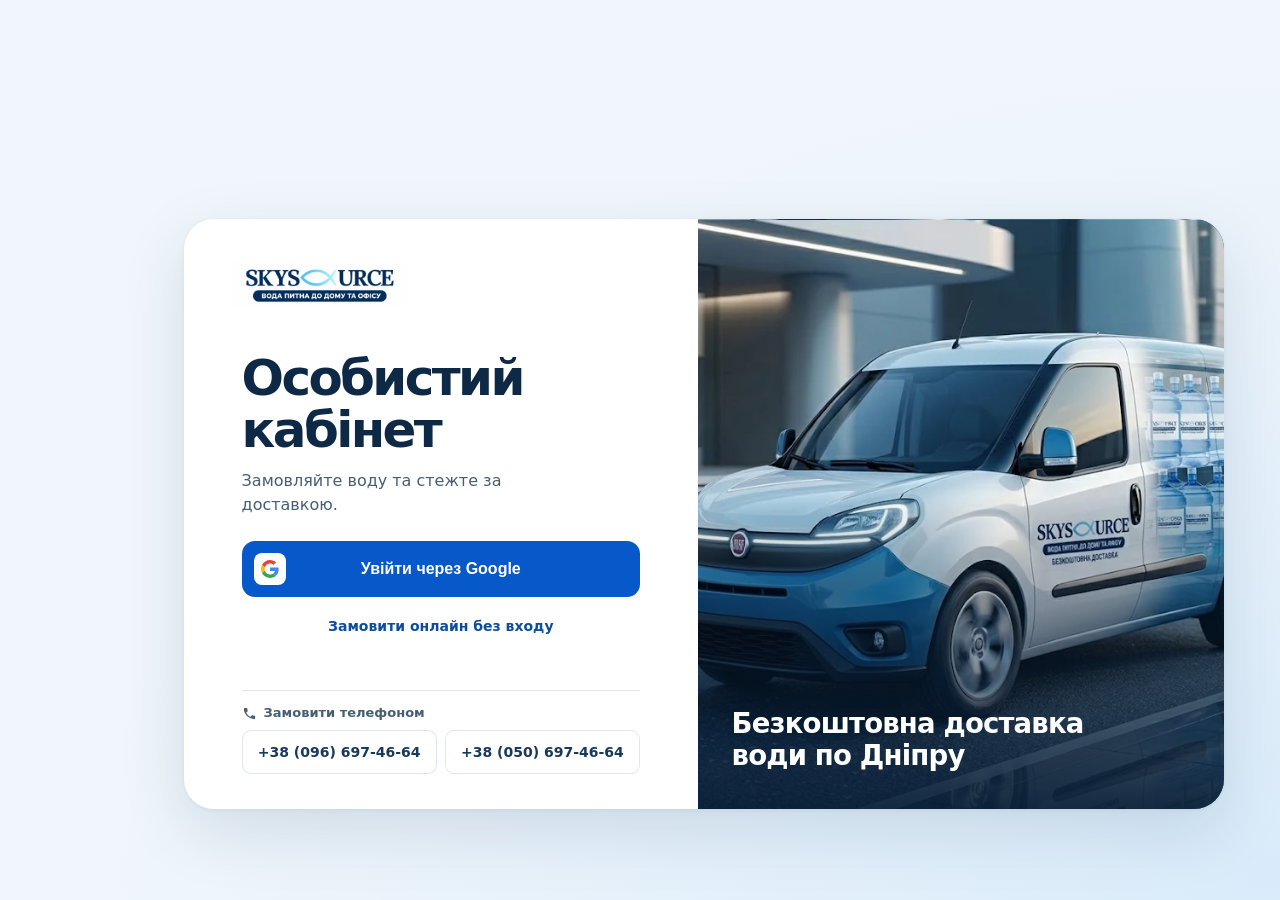
==== commit 4e369352: "Move the delivery illustrations into the account order screen" ====
--- a/index.html
+++ b/index.html
@@ -162,59 +162,16 @@
           overflow: auto;
           display: grid;
           place-items: safe center;
-          padding: clamp(12px, 3svh, 28px) clamp(20px, 5vw, 64px);
+          padding: clamp(20px, 5vw, 64px);
           background: var(--login-backdrop);
         }
         .sky-login-view h1, .sky-login-view p { margin: 0; }
         .sky-login-view a:focus-visible, .sky-login-view button:focus-visible { outline: 2px solid var(--blue); outline-offset: 3px; }
-        .sky-login-view .login-layout {
-          display: grid;
-          justify-items: center;
-          gap: clamp(10px, 2svh, 18px);
-          width: min(100%, 1040px);
-          min-width: 0;
-        }
-        .sky-login-view .login-flow {
-          display: grid;
-          grid-template-columns: repeat(3, minmax(0, 1fr));
-          gap: 12px;
-          width: min(100%, 340px);
-          margin: 0;
-          padding: 0;
-          list-style: none;
-        }
-        .sky-login-view .login-step {
-          position: relative;
-          display: grid;
-          justify-items: center;
-          align-content: start;
-          gap: 2px;
-          color: var(--muted);
-          font-size: 13px;
-          font-weight: 700;
-          line-height: 1.25;
-          text-align: center;
-        }
-        .sky-login-view .login-step img {
-          display: block;
-          width: clamp(42px, 11svh, 68px);
-          height: auto;
-        }
-        .sky-login-view .login-flow-arrow {
-          position: absolute;
-          inset-inline-end: -12px;
-          top: clamp(10px, 3.6svh, 22px);
-          width: 12px;
-          color: #547494;
-          font-size: 15px;
-          font-weight: 500;
-        }
         .sky-login-view .shell {
           display: grid;
           grid-template-columns: minmax(0, 1fr) minmax(0, 1.025fr);
-          width: 100%;
-          min-height: 530px;
-          min-height: clamp(410px, calc(100svh - 146px), 590px);
+          width: min(100%, 1040px);
+          min-height: 590px;
           min-width: 0;
           overflow: hidden;
           border-radius: 30px;
@@ -366,15 +323,6 @@
           .sky-login-view .phone { font-size: 13px; padding-inline: 4px; }
           .sky-login-view .photo { display: none; }
         }
-        @media (max-width: 800px) and (max-height: 570px) {
-          .sky-login-view .login-layout { gap: 10px; }
-          .sky-login-view .login-step img { width: clamp(34px, 9svh, 50px); }
-          .sky-login-view .login-flow-arrow { top: 11px; }
-          .sky-login-view .panel { padding-block: 19px 15px; }
-          .sky-login-view .login { padding-block: 16px 8px; }
-          .sky-login-view .google { margin-top: 12px; }
-          .sky-login-view .phone-order { padding-top: 8px; }
-        }
         @media (max-width: 345px) {
           .sky-login-view { padding: 12px; }
           .sky-login-view .panel { padding-inline: 17px; }
@@ -428,11 +376,35 @@
 }
 #main-app .lk-page { width: min(100%, 675px); margin-inline: auto; }
 #main-app .lk-intro { margin-bottom: 23px; }
-#main-app .lk-delivery-car {
-    display: block;
-    width: clamp(112px, 14vw, 166px);
-    height: auto;
-    margin: 0 auto 9px;
+#main-app .order-flow {
+    display: grid;
+    grid-template-columns: repeat(3, minmax(0, 1fr));
+    gap: 12px;
+    width: min(100%, 340px);
+    margin: 0 auto 12px;
+    padding: 0;
+    list-style: none;
+}
+#main-app .order-flow-step {
+    position: relative;
+    display: grid;
+    justify-items: center;
+    gap: 2px;
+    color: var(--lk-muted);
+    font-size: 13px;
+    line-height: 1.25;
+    font-weight: 700;
+    text-align: center;
+}
+#main-app .order-flow-step img { display: block; width: 58px; height: auto; }
+#main-app .order-flow-arrow {
+    position: absolute;
+    inset-inline-end: -12px;
+    top: 18px;
+    width: 12px;
+    color: #547494;
+    font-size: 15px;
+    font-weight: 500;
 }
 #main-app .lk-intro h1 { margin: 0; font-size: clamp(30px, 4.3vw, 48px); line-height: 1.04; font-weight: 800; letter-spacing: -.045em; }
 #main-app .lk-intro p { margin-top: 9px; color: var(--lk-muted); font-size: 15px; }
@@ -544,7 +516,10 @@
 }
 @media (max-width: 767px) {
     #main-app .lk-home { padding: 66px 14px 105px; }
-    #main-app .lk-delivery-car { width: 112px; margin-bottom: 7px; }
+    #main-app .order-flow { margin-bottom: 9px; }
+    #main-app .order-flow-step { font-size: 12px; }
+    #main-app .order-flow-step img { width: 49px; }
+    #main-app .order-flow-arrow { top: 15px; }
     #main-app .lk-intro { margin-bottom: 14px; }
     #main-app .lk-intro p { margin-top: 5px; font-size: 14px; }
     #main-app .lk-details, #main-app .lk-summary { padding: 13px; }
@@ -558,6 +533,14 @@
     #main-app .lk-dock { gap: 3px; bottom: max(12px, env(safe-area-inset-bottom)); }
     #main-app .lk-dock button { flex: 1 1 0; min-width: 0; padding-inline: 2px; }
     .lk-history-head, .lk-history-list { padding-inline: 14px; }
+}
+@media (max-width: 767px) and (max-height: 530px) {
+    #main-app .lk-home { padding-top: 62px; }
+    #main-app .order-flow { margin-bottom: 6px; }
+    #main-app .order-flow-step img { width: 36px; }
+    #main-app .order-flow-arrow { top: 9px; }
+    #main-app .lk-intro { margin-bottom: 9px; }
+    #main-app .lk-details, #main-app .lk-summary { padding-block: 9px; }
 }
 /* Відгук на дії у формі замовлення */
 #main-app .lk-stepper button, #main-app .lk-primary, #main-app .lk-link,
@@ -675,23 +658,6 @@
         =========================================== -->
         <div id="auth-flow" class="w-full h-full flex flex-col md:flex-row bg-transparent z-50">
             <div id="screen-login" class="sky-login-view fade-in">
-              <div class="login-layout">
-                <ol class="login-flow" aria-label="Як замовити воду">
-                  <li class="login-step">
-                    <img src="assets/login-order.webp" width="240" height="240" alt="" decoding="async">
-                    <span>Замовлення</span>
-                    <span class="login-flow-arrow" aria-hidden="true">→</span>
-                  </li>
-                  <li class="login-step">
-                    <img src="assets/login-delivery.webp" width="240" height="240" alt="" decoding="async">
-                    <span>Доставка</span>
-                    <span class="login-flow-arrow" aria-hidden="true">→</span>
-                  </li>
-                  <li class="login-step">
-                    <img src="assets/login-water.webp" width="240" height="240" alt="" decoding="async">
-                    <span>Вода у вас</span>
-                  </li>
-                </ol>
                 <main class="shell">
                   <section class="panel" aria-labelledby="login-title">
                     <img class="brand" src="[data-uri]" alt="Sky Source" width="480" height="120">
@@ -723,7 +689,6 @@
                     <p>Безкоштовна доставка води по Дніпру</p>
                   </aside>
                 </main>
-              </div>
             </div>
             
             <!-- Ліва колонка (Форми) -->
@@ -827,7 +792,22 @@
                 <section id="tab-home" class="lk-home no-scrollbar fade-in" aria-labelledby="lk-home-title">
                     <div class="lk-page">
                         <header class="lk-intro">
-                            <img class="lk-delivery-car" src="assets/delivery-car.webp" width="480" height="320" alt="" decoding="async">
+                            <ol class="order-flow" aria-label="Як замовити воду">
+                              <li class="order-flow-step">
+                                <img src="assets/login-order.webp" width="240" height="240" alt="" decoding="async">
+                                <span>Замовлення</span>
+                                <span class="order-flow-arrow" aria-hidden="true">→</span>
+                              </li>
+                              <li class="order-flow-step">
+                                <img src="assets/login-delivery.webp" width="240" height="240" alt="" decoding="async">
+                                <span>Доставка</span>
+                                <span class="order-flow-arrow" aria-hidden="true">→</span>
+                              </li>
+                              <li class="order-flow-step">
+                                <img src="assets/login-water.webp" width="240" height="240" alt="" decoding="async">
+                                <span>Вода у вас</span>
+                              </li>
+                            </ol>
                             <h1 id="lk-home-title" tabindex="-1">Замовити воду</h1>
                             <p>Безкоштовна доставка по Дніпру</p>
                         </header>
